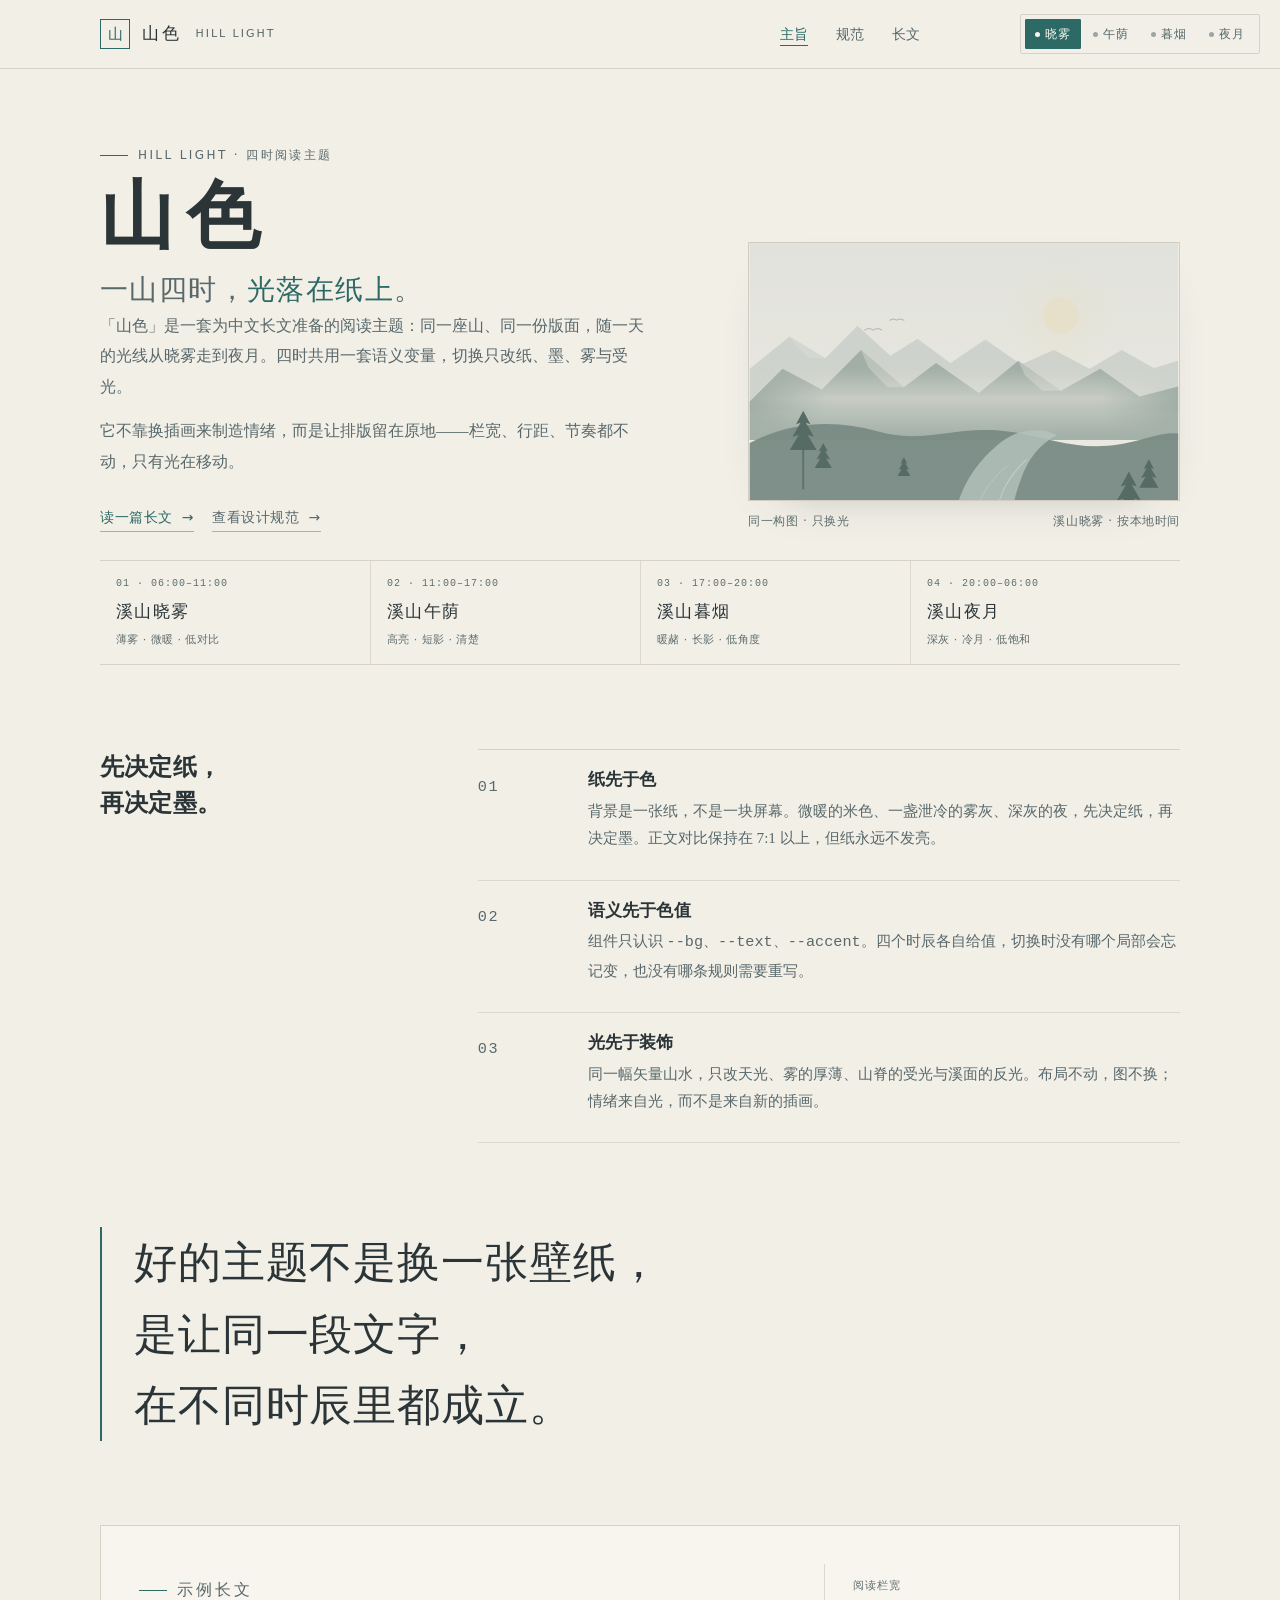
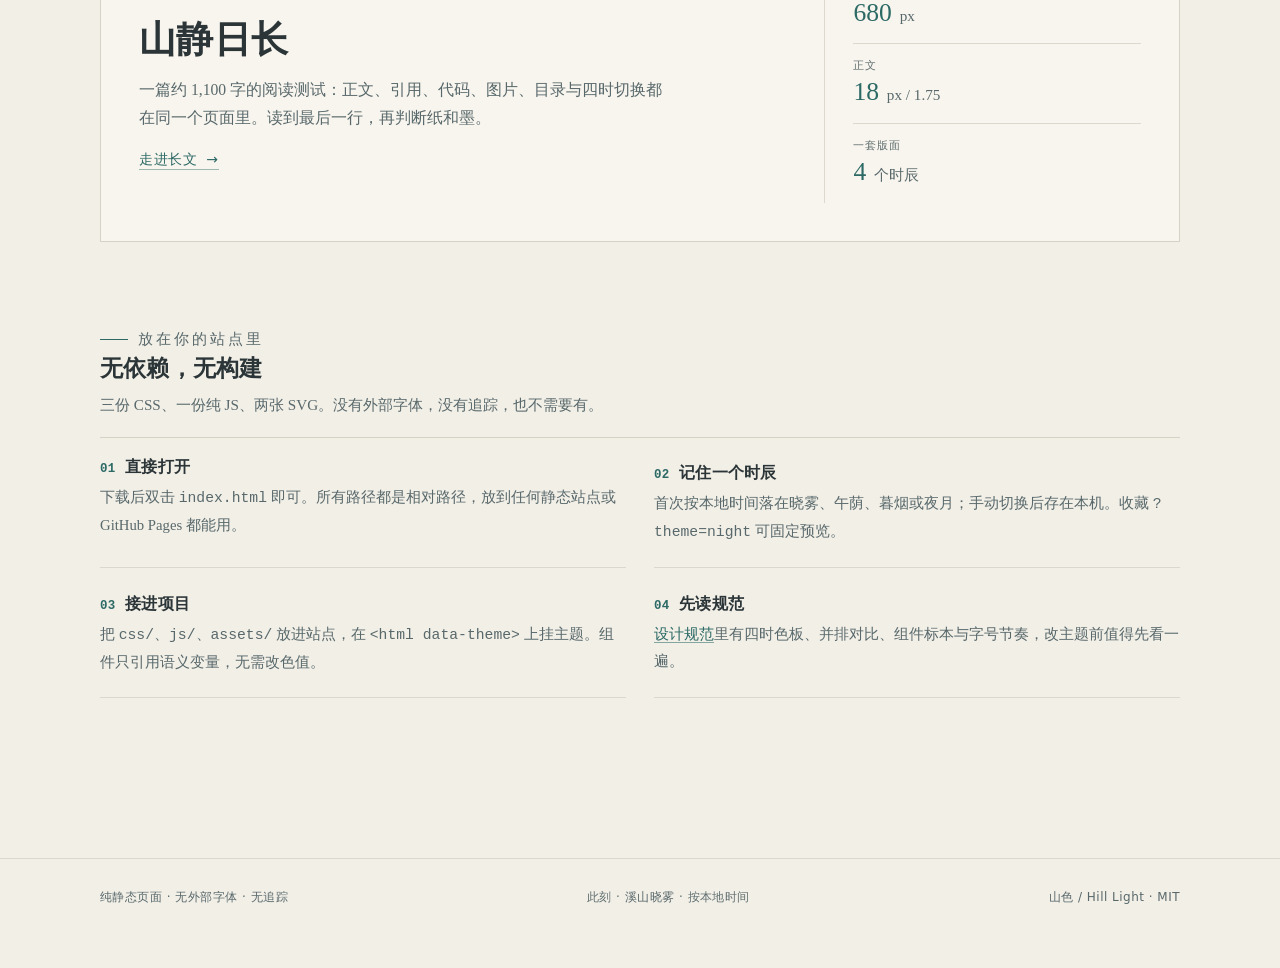
==== index.html @ b4ac8346 "feat: 实现山色四时主题站点" ====
<!DOCTYPE html>
<html lang="zh-CN" data-theme="dawn">
<head>
  <meta charset="utf-8">
  <meta name="viewport" content="width=device-width, initial-scale=1">
  <title>山色 / Hill Light · 一山四时，光落在纸上</title>
  <meta name="description" content="山色 / Hill Light 是一套为中文长文准备的四时阅读主题：同一座山、同一份版面，随一天的光线从晓雾走到夜月。">
  <meta name="color-scheme" content="light dark">
  <meta name="theme-color" content="#f2efe7">
  <link rel="icon" href="assets/favicon.svg" type="image/svg+xml">
  <script>
    (function () {
      var root = document.documentElement;
      var themes = ["dawn", "noon", "dusk", "night"];
      var theme = "dawn";
      var source = "auto";
      try {
        var param = new URLSearchParams(window.location.search).get("theme");
        var saved = window.localStorage.getItem("hill-light-theme");
        var hour = new Date().getHours();
        var byHour = hour >= 6 && hour < 11 ? "dawn"
          : hour >= 11 && hour < 17 ? "noon"
          : hour >= 17 && hour < 20 ? "dusk" : "night";
        // ?theme= is a one-page preview: it wins for this document but is
        // never persisted. The saved choice remains the default everywhere else.
        if (themes.indexOf(param) > -1) {
          theme = param;
          source = "preview";
        } else if (themes.indexOf(saved) > -1) {
          theme = saved;
          source = "manual";
        } else {
          theme = byHour;
        }
      } catch (error) {
        /* dawn stays the default */
      }
      root.setAttribute("data-theme", theme);
      root.setAttribute("data-theme-source", source);
      root.style.colorScheme = theme === "night" ? "dark" : "light";
    })();
  </script>
  <link rel="stylesheet" href="css/tokens.css">
  <link rel="stylesheet" href="css/base.css">
  <link rel="stylesheet" href="css/components.css">
  <link rel="stylesheet" href="css/pages.css">
</head>
<body>
  <a class="skip-link" href="#main">跳到主要内容</a>
  <p class="visually-hidden" id="theme-status" role="status" aria-live="polite"></p>

  <header class="site-header">
    <div class="wrap-wide site-header__inner">
      <a class="brand" href="index.html" aria-label="山色 Hill Light 首页">
        <span class="brand__seal" aria-hidden="true">山</span>
        <span class="brand__name">山色</span>
        <span class="brand__latin">Hill Light</span>
      </a>
      <nav class="site-nav" aria-label="主导航">
        <a href="index.html" aria-current="page">主旨</a>
        <a href="styleguide.html">规范</a>
        <a href="demo.html">长文</a>
      </nav>
    </div>
  </header>

  <div class="theme-switcher" role="group" aria-label="阅读主题">
    <button class="theme-btn" type="button" data-theme-choice="dawn" aria-pressed="true" aria-label="切换到溪山晓雾，清晨">
      <span class="theme-btn__dot" aria-hidden="true"></span>晓雾
    </button>
    <button class="theme-btn" type="button" data-theme-choice="noon" aria-pressed="false" aria-label="切换到溪山午荫，正午">
      <span class="theme-btn__dot" aria-hidden="true"></span>午荫
    </button>
    <button class="theme-btn" type="button" data-theme-choice="dusk" aria-pressed="false" aria-label="切换到溪山暮烟，黄昏">
      <span class="theme-btn__dot" aria-hidden="true"></span>暮烟
    </button>
    <button class="theme-btn" type="button" data-theme-choice="night" aria-pressed="false" aria-label="切换到溪山夜月，夜晚">
      <span class="theme-btn__dot" aria-hidden="true"></span>夜月
    </button>
  </div>

  <main id="main" class="wrap-wide">
    <section class="hero" aria-labelledby="hero-title">
      <div class="hero__grid">
        <div>
          <p class="kicker">Hill Light · 四时阅读主题</p>
          <h1 class="hero__title" id="hero-title">
            <span class="hero__title-name">山色</span>
            <span class="hero__title-line">一山四时，<em class="hero__title-accent">光落在纸上</em>。</span>
          </h1>
          <p class="hero__lede">「山色」是一套为中文长文准备的阅读主题：同一座山、同一份版面，随一天的光线从晓雾走到夜月。四时共用一套语义变量，切换只改纸、墨、雾与受光。</p>
          <p class="hero__lede">它不靠换插画来制造情绪，而是让排版留在原地——栏宽、行距、节奏都不动，只有光在移动。</p>
          <div class="hero__actions">
            <a class="link-arrow" href="demo.html">读一篇长文 <span aria-hidden="true">→</span></a>
            <a class="link-arrow link-arrow--muted" href="styleguide.html">查看设计规范 <span aria-hidden="true">→</span></a>
          </div>
        </div>

        <figure class="hero__art">
          <svg class="valley" viewBox="0 0 1200 720" role="img" aria-labelledby="valley-title valley-desc">
            <title id="valley-title">溪山四时</title>
            <desc id="valley-desc">同一幅山路、溪流与松树的矢量构图。天空、远山、雾、受光与溪面反光随四个时辰变化，其他形状不动。</desc>
            <defs>
              <linearGradient id="art-sky-grad" x1="0" y1="0" x2="0" y2="1">
                <stop offset="0" style="stop-color: var(--sky-top)"></stop>
                <stop offset="1" style="stop-color: var(--sky-bottom)"></stop>
              </linearGradient>
              <radialGradient id="art-glow-grad" cx="0.5" cy="0.5" r="0.5">
                <stop offset="0" stop-opacity="0.55" style="stop-color: var(--light)"></stop>
                <stop offset="1" stop-opacity="0" style="stop-color: var(--light)"></stop>
              </radialGradient>
              <linearGradient id="art-mist-grad" x1="0" y1="0" x2="0" y2="1">
                <stop offset="0" stop-opacity="0" style="stop-color: var(--mist)"></stop>
                <stop offset="0.45" stop-opacity="0.95" style="stop-color: var(--mist)"></stop>
                <stop offset="1" stop-opacity="0" style="stop-color: var(--mist)"></stop>
              </linearGradient>
              <linearGradient id="art-mist-fade" x1="0" y1="0" x2="1" y2="0">
                <stop offset="0" stop-color="#ffffff" stop-opacity="0"></stop>
                <stop offset="0.18" stop-color="#ffffff" stop-opacity="1"></stop>
                <stop offset="0.82" stop-color="#ffffff" stop-opacity="1"></stop>
                <stop offset="1" stop-color="#ffffff" stop-opacity="0"></stop>
              </linearGradient>
              <mask id="art-mist-mask" maskUnits="userSpaceOnUse" x="0" y="350" width="1200" height="190">
                <rect x="0" y="350" width="1200" height="190" fill="url(#art-mist-fade)"></rect>
              </mask>
            </defs>

            <rect width="1200" height="720" style="fill: url(#art-sky-grad)"></rect>
            <circle cx="872" cy="204" r="168" style="fill: url(#art-glow-grad)"></circle>
            <circle cx="872" cy="204" r="50" style="fill: var(--light)"></circle>

            <path d="M0 352 L112 262 L212 322 L302 232 L394 316 L470 268 L562 336 L660 270 L760 340 L852 300 L952 352 L1042 300 L1132 350 L1200 330 L1200 470 L0 470 Z"
                  style="fill: var(--mountain-far); opacity: 0.62"></path>
            <path d="M0 444 L92 352 L202 410 L312 300 L432 404 L522 336 L642 420 L752 330 L872 414 L982 352 L1092 430 L1200 402 L1200 552 L0 552 Z"
                  style="fill: var(--mountain-mid); opacity: 0.9"></path>
            <path d="M312 300 L432 404 L386 404 L332 348 Z" style="fill: var(--ridge-highlight); opacity: var(--ridge-opacity)"></path>
            <path d="M752 330 L872 414 L820 414 L772 372 Z" style="fill: var(--ridge-highlight); opacity: var(--ridge-opacity)"></path>
            <path d="M112 262 L212 322 L168 322 L128 288 Z" style="fill: var(--ridge-highlight); opacity: calc(var(--ridge-opacity) * 0.7)"></path>

            <rect x="0" y="350" width="1200" height="190" mask="url(#art-mist-mask)" style="fill: url(#art-mist-grad); opacity: var(--haze-opacity)"></rect>
            <path d="M0 560 C120 498 240 494 360 528 C480 562 560 518 680 524 C800 530 884 578 1004 568 C1092 560 1152 526 1200 534 L1200 720 L0 720 Z"
                  style="fill: var(--mountain-near); opacity: 0.94"></path>

            <path d="M586 720 C606 662 642 610 694 566 C736 530 780 520 828 526 L862 538 C812 562 780 606 760 660 C746 698 742 720 742 720 Z"
                  style="fill: var(--water); opacity: 0.8"></path>
            <path d="M700 720 C714 676 740 638 776 606" style="fill: none; stroke: var(--water-line); stroke-width: 3; opacity: var(--water-light-opacity)"></path>
            <path d="M646 720 C664 680 690 650 722 624" style="fill: none; stroke: var(--water-line); stroke-width: 2; opacity: var(--water-light-opacity)"></path>

            <g style="fill: var(--tree)">
              <path d="M150 690 L150 552" style="fill: none; stroke: var(--tree); stroke-width: 5; opacity: 0.85"></path>
              <path transform="translate(150 470) scale(1.25)" d="M0 0 L-16 30 L-6 27 L-24 58 L-10 54 L-30 88 L30 88 L10 54 L24 58 L6 27 L16 30 Z"></path>
              <path transform="translate(206 560) scale(0.8)" d="M0 0 L-16 30 L-6 27 L-24 58 L-10 54 L-30 88 L30 88 L10 54 L24 58 L6 27 L16 30 Z"></path>
              <path transform="translate(1062 640) scale(1.4)" d="M0 0 L-16 30 L-6 27 L-24 58 L-10 54 L-30 88 L30 88 L10 54 L24 58 L6 27 L16 30 Z"></path>
              <path transform="translate(1118 606) scale(0.9)" d="M0 0 L-16 30 L-6 27 L-24 58 L-10 54 L-30 88 L30 88 L10 54 L24 58 L6 27 L16 30 Z"></path>
              <path transform="translate(432 600) scale(0.6)" d="M0 0 L-16 30 L-6 27 L-24 58 L-10 54 L-30 88 L30 88 L10 54 L24 58 L6 27 L16 30 Z"></path>
            </g>

            <g style="fill: none; stroke: var(--text); stroke-width: 2; opacity: 0.4; stroke-linecap: round">
              <path d="M322 244 q12 -9 24 0 q12 -9 24 0"></path>
              <path d="M392 216 q10 -7 20 0 q10 -7 20 0"></path>
            </g>
          </svg>
          <figcaption class="art-caption">
            <span>同一构图 · 只换光</span>
            <span><span data-theme-label>溪山晓雾</span> · <span data-theme-source-label>按本地时间</span></span>
          </figcaption>
        </figure>
      </div>

      <nav class="season-links" aria-label="四时入口">
        <a class="season-link" href="demo.html?theme=dawn" data-theme-link="dawn">
          <span class="season-link__index">01 · 06:00–11:00</span>
          <span class="season-link__name">溪山晓雾</span>
          <span class="season-link__time">薄雾 · 微暖 · 低对比</span>
        </a>
        <a class="season-link" href="demo.html?theme=noon" data-theme-link="noon">
          <span class="season-link__index">02 · 11:00–17:00</span>
          <span class="season-link__name">溪山午荫</span>
          <span class="season-link__time">高亮 · 短影 · 清楚</span>
        </a>
        <a class="season-link" href="demo.html?theme=dusk" data-theme-link="dusk">
          <span class="season-link__index">03 · 17:00–20:00</span>
          <span class="season-link__name">溪山暮烟</span>
          <span class="season-link__time">暖赭 · 长影 · 低角度</span>
        </a>
        <a class="season-link" href="demo.html?theme=night" data-theme-link="night">
          <span class="season-link__index">04 · 20:00–06:00</span>
          <span class="season-link__name">溪山夜月</span>
          <span class="season-link__time">深灰 · 冷月 · 低饱和</span>
        </a>
      </nav>
    </section>

    <section class="section principles" aria-labelledby="principles-title">
      <div class="principles__intro">
        <h2 class="principles__title" id="principles-title">先决定纸，<br>再决定墨。</h2>
        <div class="principles__list">
          <article class="principle">
            <p class="principle__index">01</p>
            <div>
              <h3>纸先于色</h3>
              <p>背景是一张纸，不是一块屏幕。微暖的米色、一盏泄冷的雾灰、深灰的夜，先决定纸，再决定墨。正文对比保持在 7:1 以上，但纸永远不发亮。</p>
            </div>
          </article>
          <article class="principle">
            <p class="principle__index">02</p>
            <div>
              <h3>语义先于色值</h3>
              <p>组件只认识 <code>--bg</code>、<code>--text</code>、<code>--accent</code>。四个时辰各自给值，切换时没有哪个局部会忘记变，也没有哪条规则需要重写。</p>
            </div>
          </article>
          <article class="principle">
            <p class="principle__index">03</p>
            <div>
              <h3>光先于装饰</h3>
              <p>同一幅矢量山水，只改天光、雾的厚薄、山脊的受光与溪面的反光。布局不动，图不换；情绪来自光，而不是来自新的插画。</p>
            </div>
          </article>
        </div>
      </div>
    </section>

    <section class="section" aria-labelledby="manifesto-title">
      <h2 class="visually-hidden" id="manifesto-title">设计主张</h2>
      <p class="manifesto">好的主题不是换一张壁纸，<br>是让同一段文字，<br>在不同时辰里都成立。</p>
    </section>

    <section class="section" aria-labelledby="read-title">
      <div class="reading-preview">
        <div class="reading-preview__copy">
          <p class="kicker">示例长文</p>
          <h2 id="read-title">山静日长</h2>
          <p>一篇约 1,100 字的阅读测试：正文、引用、代码、图片、目录与四时切换都在同一个页面里。读到最后一行，再判断纸和墨。</p>
          <p class="reading-preview__more"><a class="link-arrow" href="demo.html">走进长文 <span aria-hidden="true">→</span></a></p>
        </div>
        <dl class="reading-facts">
          <div>
            <dt>阅读栏宽</dt>
            <dd><strong>680</strong> px</dd>
          </div>
          <div>
            <dt>正文</dt>
            <dd><strong>18</strong> px / 1.75</dd>
          </div>
          <div>
            <dt>一套版面</dt>
            <dd><strong>4</strong> 个时辰</dd>
          </div>
        </dl>
      </div>
    </section>

    <section class="section" aria-labelledby="use-title">
      <div class="section__head">
        <p class="kicker">放在你的站点里</p>
        <h2 id="use-title">无依赖，无构建</h2>
        <p>三份 CSS、一份纯 JS、两张 SVG。没有外部字体，没有追踪，也不需要有。

        </p>
      </div>
      <ol class="notes">
        <li>
          <h3>直接打开</h3>
          <p>下载后双击 <code>index.html</code> 即可。所有路径都是相对路径，放到任何静态站点或 GitHub Pages 都能用。</p>
        </li>
        <li>
          <h3>记住一个时辰</h3>
          <p>首次按本地时间落在晓雾、午荫、暮烟或夜月；手动切换后存在本机。收藏 <code>?theme=night</code> 可固定预览。</p>
        </li>
        <li>
          <h3>接进项目</h3>
          <p>把 <code>css/</code>、<code>js/</code>、<code>assets/</code> 放进站点，在 <code>&lt;html data-theme&gt;</code> 上挂主题。组件只引用语义变量，无需改色值。</p>
        </li>
        <li>
          <h3>先读规范</h3>
          <p><a href="styleguide.html">设计规范</a>里有四时色板、并排对比、组件标本与字号节奏，改主题前值得先看一遍。</p>
        </li>
      </ol>
    </section>
  </main>

  <footer class="site-footer">
    <div class="wrap-wide site-footer__inner">
      <p>纯静态页面 · 无外部字体 · 无追踪</p>
      <p class="theme-state">此刻 · <strong data-theme-label>溪山晓雾</strong> · <span data-theme-source-label>按本地时间</span></p>
      <p>山色 / Hill Light · MIT</p>
    </div>
  </footer>

  <script src="js/theme.js" defer></script>
</body>
</html>
---- css/tokens.css ----
/* ==========================================================================
   山色 / Hill Light · semantic tokens
   Dawn is the default (works without JS). Themes override only the light:
   color, contrast, haze, shadow. Geometry, type and spacing stay constant.
   ========================================================================== */

:root,
[data-theme="dawn"] {
  color-scheme: light;

  /* Paper */
  --bg: #f2efe7;
  --bg-elevated: #f8f5ee;
  --bg-subtle: #e9e5da;

  /* Ink */
  --text: #2b3538;
  --text-muted: #58686b;
  --text-faint: #5f6e6f;

  /* Accent: a shared celadon family; night keeps the hue, loses chroma */
  --accent: #2d6a66;
  --accent-hover: #1f4f4c;
  --accent-contrast: #f8f5ee;
  --accent-soft: #d9e4df;

  /* Lines */
  --border: #d6d2c6;
  --divider: #dcd8cd;

  /* Reading aids */
  --selection-bg: #cfe0da;
  --focus-ring: #2d6a66;

  /* Images: light is applied as a wash, never as a glow over the subject */
  --img-overlay: #1b2626;
  --img-overlay-opacity: 0.06;

  /* Light and air (artwork variables) */
  --sky-top: #e7e8e1;
  --sky-bottom: #f4f1e8;
  --light: #ede6ce;
  --light-halo: #f2ecda;
  --light-opacity: 0.72;
  --mountain-far: #c3ccc5;
  --mountain-mid: #9eaea6;
  --mountain-near: #778c84;
  --ridge-highlight: #f2f0e6;
  --ridge-opacity: 0.32;
  --mist: #f0eee6;
  --haze-opacity: 0.55;
  --tree: #526a61;
  --tree-shade: #435a52;
  --tree-rim: #dde5dc;
  --tree-rim-opacity: 0.28;
  --water: #b8c9c1;
  --water-deep: #93a9a0;
  --water-line: #e6ece5;
  --water-light-opacity: 0.45;
  --rock: #6b8078;
  --boat: #3d4f4a;
  --reed: #6f837b;
  --art-saturation: 0.92;
  --art-contrast: 0.94;

  /* Motion */
  --theme-transition: 300ms;
  --ease: cubic-bezier(0.25, 0.46, 0.45, 0.94);

  /* Constant geometry / rhythm (identical in every theme) */
  --measure: 680px;
  --measure-wide: 1080px;
  --gutter: 20px;
  --radius: 2px;
  --space-1: 0.375rem;
  --space-2: 0.75rem;
  --space-3: 1.125rem;
  --space-4: 1.75rem;
  --space-5: 2.75rem;
  --space-6: 4rem;
  --space-7: 6rem;
  --font-serif: "Source Han Serif SC", "Noto Serif SC", "Songti SC", "SimSun", Georgia, serif;
  --font-sans: "Source Han Sans SC", "Noto Sans SC", "PingFang SC", "Microsoft YaHei", system-ui, sans-serif;
  --font-mono: "JetBrains Mono", "Fira Code", "Cascadia Mono", "SFMono-Regular", Consolas, monospace;
  --text-base: 18px;
  --text-small: 14px;
  --text-micro: 12px;
  --leading: 1.75;
  --rule-weight: 1px;
}

[data-theme="noon"] {
  color-scheme: light;

  --bg: #faf6ec;
  --bg-elevated: #fffcf4;
  --bg-subtle: #f0ebdd;

  --text: #263230;
  --text-muted: #4f615b;
  --text-faint: #5a6b62;

  --accent: #1d6a55;
  --accent-hover: #14503f;
  --accent-contrast: #faf6ec;
  --accent-soft: #d4e6dc;

  --border: #d8d3c3;
  --divider: #e0dacc;

  --selection-bg: #cce5d8;
  --focus-ring: #1d6a55;

  --img-overlay: #132019;
  --img-overlay-opacity: 0.05;

  --sky-top: #f7f2e2;
  --sky-bottom: #fbf7ec;
  --light: #f2d488;
  --light-halo: #f6e7b4;
  --light-opacity: 1;
  --mountain-far: #b7c8b5;
  --mountain-mid: #86a48f;
  --mountain-near: #557b66;
  --ridge-highlight: #fbf4d8;
  --ridge-opacity: 0.62;
  --mist: #f6f3e6;
  --haze-opacity: 0.18;
  --tree: #33513f;
  --tree-shade: #274132;
  --tree-rim: #d8e4c8;
  --tree-rim-opacity: 0.45;
  --water: #a7c6b5;
  --water-deep: #7fa795;
  --water-line: #eff7e9;
  --water-light-opacity: 0.6;
  --rock: #5a7261;
  --boat: #2f3d35;
  --reed: #59735f;
  --art-saturation: 1;
  --art-contrast: 1;
}

[data-theme="dusk"] {
  color-scheme: light;

  --bg: #f1e2d0;
  --bg-elevated: #f8ebda;
  --bg-subtle: #e8d6c1;

  --text: #3a2c26;
  --text-muted: #67534a;
  --text-faint: #725f55;

  --accent: #35645d;
  --accent-hover: #264e49;
  --accent-contrast: #f8ebda;
  --accent-soft: #e3d3c0;

  --border: #d8c4ae;
  --divider: #deccb8;

  --selection-bg: #e4cfb6;
  --focus-ring: #35645d;

  --img-overlay: #2a1a12;
  --img-overlay-opacity: 0.1;

  --sky-top: #e8cdb4;
  --sky-bottom: #f4e4d2;
  --light: #e9a264;
  --light-halo: #f2c29a;
  --light-opacity: 0.9;
  --mountain-far: #c2a28c;
  --mountain-mid: #a27862;
  --mountain-near: #775440;
  --ridge-highlight: #f2c79a;
  --ridge-opacity: 0.72;
  --mist: #eed7c2;
  --haze-opacity: 0.42;
  --tree: #5e4432;
  --tree-shade: #4a3426;
  --tree-rim: #e9b98a;
  --tree-rim-opacity: 0.5;
  --water: #d0b69e;
  --water-deep: #b08f76;
  --water-line: #f6e2cb;
  --water-light-opacity: 0.7;
  --rock: #6e4f3d;
  --boat: #3b2b23;
  --reed: #7a5b45;
  --art-saturation: 1.05;
  --art-contrast: 0.96;
}

[data-theme="night"] {
  color-scheme: dark;

  --bg: #1b2223;
  --bg-elevated: #232b2c;
  --bg-subtle: #283132;

  --text: #d7ddd9;
  --text-muted: #a2aea9;
  --text-faint: #87938e;

  --accent: #8cb9ae;
  --accent-hover: #a9cfc5;
  --accent-contrast: #14201e;
  --accent-soft: #2c3c39;

  --border: #3a4644;
  --divider: #313c3a;

  --selection-bg: #35514b;
  --focus-ring: #a9cfc5;

  --img-overlay: #0c1212;
  --img-overlay-opacity: 0.18;

  --sky-top: #18201f;
  --sky-bottom: #202a29;
  --light: #dce4da;
  --light-halo: #b9cfc6;
  --light-opacity: 0.8;
  --mountain-far: #354441;
  --mountain-mid: #2b3b37;
  --mountain-near: #22302d;
  --ridge-highlight: #9ec4ba;
  --ridge-opacity: 0.34;
  --mist: #2e3c39;
  --haze-opacity: 0.35;
  --tree: #3f574f;
  --tree-shade: #344a43;
  --tree-rim: #a9c9bf;
  --tree-rim-opacity: 0.38;
  --water: #334743;
  --water-deep: #2a3b38;
  --water-line: #7ea39a;
  --water-light-opacity: 0.4;
  --rock: #2c3b38;
  --boat: #0f1716;
  --reed: #4a625b;
  --art-saturation: 0.72;
  --art-contrast: 0.9;
}

@media (prefers-reduced-motion: reduce) {
  :root {
    --theme-transition: 0ms;
  }
}
---- css/base.css ----
/* ==========================================================================
   Base: reset, typography, page chrome
   ========================================================================== */

*,
*::before,
*::after {
  box-sizing: border-box;
}

html {
  -webkit-text-size-adjust: 100%;
  text-size-adjust: 100%;
  scroll-behavior: smooth;
}

@media (prefers-reduced-motion: reduce) {
  html {
    scroll-behavior: auto;
  }
}

body {
  margin: 0;
  background: var(--bg);
  color: var(--text);
  font-family: var(--font-serif);
  font-size: var(--text-base);
  font-weight: 400;
  line-height: var(--leading);
  -webkit-font-smoothing: antialiased;
  text-rendering: optimizeLegibility;
  transition:
    background-color var(--theme-transition) var(--ease),
    color var(--theme-transition) var(--ease);
}

img,
svg {
  display: block;
  max-width: 100%;
}

img {
  height: auto;
}

a {
  color: var(--accent);
  text-decoration: underline;
  text-decoration-thickness: 1px;
  text-underline-offset: 0.18em;
  text-decoration-color: color-mix(in srgb, var(--accent) 55%, transparent);
  transition:
    color var(--motion-fast, 160ms) var(--ease),
    text-decoration-color var(--motion-fast, 160ms) var(--ease);
}

a:hover {
  color: var(--accent-hover);
  text-decoration-color: currentColor;
}

::selection {
  background: var(--selection-bg);
  color: var(--text);
}

:focus-visible {
  outline: 2px solid var(--focus-ring);
  outline-offset: 2px;
}

h1,
h2,
h3,
h4,
h5,
h6 {
  margin: 0;
  font-family: var(--font-serif);
  font-weight: 600;
  line-height: 1.35;
  letter-spacing: 0.01em;
  color: var(--text);
}

p {
  margin: 0;
}

figure {
  margin: 0;
}

ul,
ol {
  margin: 0;
  padding-inline-start: 1.35em;
}

li + li {
  margin-top: 0.35em;
}

hr {
  border: 0;
  border-top: var(--rule-weight) solid var(--divider);
  margin: var(--space-6) 0;
}

code,
kbd,
samp,
pre {
  font-family: var(--font-mono);
}

.wrap {
  width: min(var(--measure), calc(100% - var(--gutter) * 2));
  margin-inline: auto;
}

.wrap-wide {
  width: min(var(--measure-wide), calc(100% - var(--gutter) * 2));
  margin-inline: auto;
}

.visually-hidden {
  position: absolute !important;
  width: 1px;
  height: 1px;
  padding: 0;
  margin: -1px;
  overflow: hidden;
  clip: rect(0, 0, 0, 0);
  white-space: nowrap;
  border: 0;
}

.skip-link {
  position: absolute;
  top: 12px;
  left: 12px;
  z-index: 100;
  padding: 10px 14px;
  background: var(--bg-elevated);
  color: var(--text);
  border: 1px solid var(--border);
  font-family: var(--font-sans);
  font-size: var(--text-small);
  transform: translateY(-160%);
}

.skip-link:focus-visible {
  transform: translateY(0);
}

/* --------------------------------------------------------------------------
   Header
   -------------------------------------------------------------------------- */

.site-header {
  border-bottom: var(--rule-weight) solid var(--border);
  transition: border-color var(--theme-transition) var(--ease);
}

.site-header__inner {
  display: flex;
  align-items: center;
  justify-content: space-between;
  gap: var(--space-3);
  min-height: 68px;
  padding-right: 260px;
}

.brand {
  display: inline-flex;
  align-items: center;
  gap: 12px;
  color: var(--text);
  text-decoration: none;
}

.brand:hover {
  color: var(--text);
}

.brand__seal {
  display: grid;
  place-items: center;
  width: 30px;
  height: 30px;
  flex: none;
  border: 1.5px solid var(--accent);
  color: var(--accent);
  font-size: 15px;
  line-height: 1;
  letter-spacing: 0;
}

.brand__name {
  font-size: 17px;
  letter-spacing: 0.16em;
}

.brand__latin {
  padding-left: 2px;
  color: var(--text-muted);
  font-family: var(--font-sans);
  font-size: 11px;
  letter-spacing: 0.18em;
  text-transform: uppercase;
}

.site-nav {
  display: flex;
  align-items: center;
  gap: var(--space-4);
  font-family: var(--font-sans);
  font-size: var(--text-small);
}

.site-nav a {
  color: var(--text-muted);
  text-decoration: none;
}

.site-nav a:hover,
.site-nav a[aria-current="page"] {
  color: var(--accent);
}

.site-nav a[aria-current="page"] {
  text-decoration: underline;
  text-decoration-thickness: 1px;
  text-underline-offset: 6px;
  text-decoration-color: var(--accent);
}

/* --------------------------------------------------------------------------
   Theme switcher: fixed, four buttons, keyboard first
   -------------------------------------------------------------------------- */

.theme-switcher {
  position: fixed;
  top: 14px;
  right: var(--gutter);
  z-index: 40;
  display: flex;
  align-items: center;
  gap: 2px;
  padding: 4px;
  background: color-mix(in srgb, var(--bg) 86%, transparent);
  border: var(--rule-weight) solid var(--border);
  border-radius: var(--radius);
  font-family: var(--font-sans);
  -webkit-backdrop-filter: blur(8px);
  backdrop-filter: blur(8px);
  transition:
    background-color var(--theme-transition) var(--ease),
    border-color var(--theme-transition) var(--ease);
}

.theme-btn {
  appearance: none;
  display: inline-flex;
  align-items: center;
  gap: 5px;
  height: 30px;
  padding: 0 9px;
  border: 1px solid transparent;
  border-radius: 1px;
  background: transparent;
  color: var(--text-muted);
  font-family: inherit;
  font-size: 12px;
  line-height: 1;
  letter-spacing: 0.08em;
  cursor: pointer;
  transition:
    background-color var(--theme-transition) var(--ease),
    color var(--theme-transition) var(--ease),
    border-color var(--theme-transition) var(--ease);
}

.theme-btn__dot {
  width: 5px;
  height: 5px;
  border-radius: 50%;
  background: currentColor;
  opacity: 0.55;
}

.theme-btn:hover {
  color: var(--text);
  border-color: var(--border);
}

.theme-btn[aria-pressed="true"] {
  background: var(--accent);
  border-color: var(--accent);
  color: var(--accent-contrast);
}

.theme-btn[aria-pressed="true"] .theme-btn__dot {
  opacity: 1;
}

/* --------------------------------------------------------------------------
   Footer
   -------------------------------------------------------------------------- */

.site-footer {
  margin-top: var(--space-7);
  padding: var(--space-4) 0 var(--space-6);
  border-top: var(--rule-weight) solid var(--divider);
  color: var(--text-muted);
  font-family: var(--font-sans);
  font-size: var(--text-micro);
  letter-spacing: 0.04em;
}

.site-footer__inner {
  display: flex;
  flex-wrap: wrap;
  gap: var(--space-2) var(--space-4);
  justify-content: space-between;
  align-items: baseline;
}

.site-footer p {
  margin: 0;
}

.site-footer a {
  color: var(--text-muted);
  text-decoration-color: var(--border);
}

.site-footer a:hover {
  color: var(--accent);
}

.theme-state {
  color: var(--text-faint);
}

.theme-state strong {
  font-weight: 500;
  color: var(--text-muted);
}

/* --------------------------------------------------------------------------
   Reading surface
   -------------------------------------------------------------------------- */

.prose {
  font-size: var(--text-base);
  line-height: var(--leading);
}

.prose > * + * {
  margin-top: var(--space-3);
}

.prose h2 {
  margin-top: var(--space-6);
  font-size: 1.55rem;
}

.prose h3 {
  margin-top: var(--space-5);
  font-size: 1.2rem;
}

.prose h2 + *,
.prose h3 + * {
  margin-top: var(--space-2);
}

.prose ul,
.prose ol {
  padding-inline-start: 1.4em;
}

.prose blockquote {
  margin: var(--space-4) 0;
  padding: 2px 0 2px var(--space-3);
  border-left: 3px solid var(--accent);
  background: var(--bg-elevated);
  color: var(--text-muted);
  font-size: 0.95em;
}

.prose blockquote p {
  margin: 0;
}

.prose blockquote cite {
  display: block;
  margin-top: 0.5em;
  font-family: var(--font-sans);
  font-size: var(--text-micro);
  font-style: normal;
  letter-spacing: 0.08em;
  color: var(--text-faint);
}

.prose code {
  padding: 0.12em 0.32em;
  background: var(--bg-subtle);
  color: var(--text);
  font-size: 0.86em;
  border-radius: 1px;
}

.prose pre {
  margin: var(--space-4) 0;
  padding: var(--space-3);
  overflow-x: auto;
  background: var(--bg-subtle);
  border: var(--rule-weight) solid var(--border);
  border-radius: var(--radius);
  color: var(--text);
  font-size: calc(var(--text-base) - 1px);
  line-height: 1.65;
}

.prose pre code {
  padding: 0;
  background: none;
  font-size: 1em;
}

.prose table {
  width: 100%;
  border-collapse: collapse;
  font-family: var(--font-sans);
  font-size: var(--text-small);
}

.prose th,
.prose td {
  padding: 0.55em 0.7em;
  border-bottom: var(--rule-weight) solid var(--divider);
  text-align: start;
  vertical-align: top;
}

.prose th {
  color: var(--text-muted);
  font-weight: 500;
  border-bottom-color: var(--border);
}

.prose figcaption {
  margin-top: 8px;
  color: var(--text-faint);
  font-family: var(--font-sans);
  font-size: var(--text-micro);
  line-height: 1.6;
  letter-spacing: 0.02em;
}

.prose .lead {
  font-size: 1.06em;
  color: var(--text-muted);
}

@media (max-width: 720px) {
  body {
    font-size: 17px;
  }

  .site-header__inner {
    flex-wrap: wrap;
    min-height: 0;
    padding-top: 14px;
    padding-right: 0;
  }

  .site-nav {
    order: 3;
    width: 100%;
    gap: var(--space-4);
    padding: 12px 0 13px;
    border-top: var(--rule-weight) solid var(--divider);
    font-size: 13px;
  }

  .theme-switcher {
    position: absolute;
    top: 10px;
    right: 10px;
  }

  .theme-btn {
    height: 28px;
    padding: 0 7px;
    font-size: 11px;
    letter-spacing: 0.02em;
  }

  .brand__latin {
    display: none;
  }

  .brand__name {
    font-size: 16px;
  }

  main {
    padding-top: 46px;
  }
}

@media (max-width: 380px) {
  .theme-btn__dot {
    display: none;
  }
}
---- css/components.css ----
/* ==========================================================================
   Components: artwork, buttons, figures, small marks
   ========================================================================== */

/* --------------------------------------------------------------------------
   The same valley, four lights
   -------------------------------------------------------------------------- */

.hero__art {
  margin: 0;
}

.valley {
  display: block;
  width: 100%;
  height: auto;
  aspect-ratio: 1200 / 720;
  background: var(--bg-elevated);
  border: var(--rule-weight) solid var(--border);
  filter: saturate(var(--art-saturation)) contrast(var(--art-contrast));
  transition:
    border-color var(--theme-transition) var(--ease),
    background-color var(--theme-transition) var(--ease),
    filter var(--theme-transition) var(--ease);
}

.valley * {
  transition:
    fill var(--theme-transition) var(--ease),
    stroke var(--theme-transition) var(--ease),
    stop-color var(--theme-transition) var(--ease),
    opacity var(--theme-transition) var(--ease);
}

.art-caption {
  display: flex;
  flex-wrap: wrap;
  justify-content: space-between;
  gap: 4px var(--space-3);
  margin-top: 10px;
  color: var(--text-faint);
  font-family: var(--font-sans);
  font-size: var(--text-micro);
  letter-spacing: 0.05em;
}

/* --------------------------------------------------------------------------
   Buttons and text links
   -------------------------------------------------------------------------- */

.btn {
  appearance: none;
  display: inline-flex;
  align-items: center;
  justify-content: center;
  gap: 8px;
  min-height: 38px;
  padding: 0 16px;
  border: var(--rule-weight) solid var(--border);
  border-radius: var(--radius);
  background: transparent;
  color: var(--text);
  font-family: var(--font-sans);
  font-size: var(--text-small);
  line-height: 1;
  letter-spacing: 0.04em;
  text-decoration: none;
  cursor: pointer;
  transition:
    background-color var(--theme-transition) var(--ease),
    color var(--theme-transition) var(--ease),
    border-color var(--theme-transition) var(--ease);
}

.btn:hover {
  color: var(--accent);
  border-color: var(--accent);
}

.btn--solid {
  background: var(--accent);
  border-color: var(--accent);
  color: var(--accent-contrast);
}

.btn--solid:hover {
  background: var(--accent-hover);
  border-color: var(--accent-hover);
  color: var(--accent-contrast);
}

.btn--quiet {
  border-color: transparent;
  padding-inline: 8px;
  color: var(--text-muted);
}

.btn--quiet:hover {
  border-color: transparent;
  color: var(--accent);
}

.text-link {
  font-family: var(--font-sans);
  font-size: var(--text-small);
  letter-spacing: 0.02em;
}

.text-link::after {
  content: " →";
}

.link-arrow {
  padding-bottom: 2px;
  border-bottom: 1px solid color-mix(in srgb, var(--accent) 45%, transparent);
  font-family: var(--font-sans);
  font-size: var(--text-small);
  letter-spacing: 0.04em;
  text-decoration: none;
}

.link-arrow span {
  margin-left: 4px;
}

.link-arrow--muted {
  border-bottom-color: color-mix(in srgb, var(--text-muted) 45%, transparent);
  color: var(--text-muted);
}

.link-arrow--muted:hover {
  border-bottom-color: var(--accent);
  color: var(--accent-hover);
}

/* --------------------------------------------------------------------------
   Figures and the light wash over images
   -------------------------------------------------------------------------- */

.img-wrap {
  position: relative;
  margin: var(--space-4) 0;
  overflow: hidden;
  background: var(--bg-subtle);
}

.img-wrap img {
  width: 100%;
  height: auto;
}

.img-wrap::after {
  content: "";
  position: absolute;
  inset: 0;
  background: var(--img-overlay);
  opacity: var(--img-overlay-opacity);
  pointer-events: none;
  transition: opacity var(--theme-transition) var(--ease);
}

/* --------------------------------------------------------------------------
   Small marks
   -------------------------------------------------------------------------- */

.kicker {
  display: flex;
  align-items: center;
  gap: 10px;
  color: var(--text-muted);
  font-family: var(--font-sans);
  font-size: var(--text-micro);
  letter-spacing: 0.2em;
  text-transform: uppercase;
}

.kicker::before {
  content: "";
  flex: none;
  width: 28px;
  height: 1px;
  background: var(--accent);
}

.note {
  margin: var(--space-4) 0;
  padding: var(--space-3);
  border: var(--rule-weight) solid var(--border);
  border-left: 3px solid var(--accent);
  background: var(--bg-elevated);
  color: var(--text-muted);
  font-family: var(--font-sans);
  font-size: var(--text-small);
  line-height: 1.7;
}

.note strong {
  color: var(--text);
  font-weight: 500;
}

.focus-sample {
  outline: 2px solid var(--focus-ring);
  outline-offset: 2px;
}
---- css/pages.css ----
/* ==========================================================================
   Page-level layouts: landing, article, styleguide
   ========================================================================== */

main {
  padding-bottom: var(--space-6);
}

/* --------------------------------------------------------------------------
   Landing
   -------------------------------------------------------------------------- */

.hero {
  padding-top: clamp(36px, 6vw, 76px);
}

.hero__grid {
  display: grid;
  grid-template-columns: minmax(0, 1.15fr) minmax(0, 0.85fr);
  align-items: end;
  gap: clamp(24px, 5vw, 64px);
}

.hero__title {
  margin-top: var(--space-2);
  font-size: clamp(2.7rem, 6.2vw, 4.6rem);
  line-height: 1.12;
  letter-spacing: 0.02em;
  font-weight: 600;
}

.hero__title .hero__title-accent {
  color: var(--accent);
}

.hero__lede {
  max-width: 34em;
  color: var(--text-muted);
  font-size: 1.02rem;
  line-height: 1.85;
}

.hero__lede + .hero__lede {
  margin-top: 0.9em;
}

.hero__actions {
  display: flex;
  flex-wrap: wrap;
  align-items: center;
  gap: var(--space-3);
  margin-top: var(--space-4);
}

.hero__art {
  margin-top: clamp(28px, 4.5vw, 54px);
}

.season-links {
  display: grid;
  grid-template-columns: repeat(4, minmax(0, 1fr));
  margin-top: var(--space-4);
  border-top: var(--rule-weight) solid var(--border);
  border-bottom: var(--rule-weight) solid var(--border);
}

.season-link {
  display: flex;
  flex-direction: column;
  gap: 4px;
  padding: 14px 16px 15px;
  border-left: var(--rule-weight) solid var(--divider);
  color: var(--text);
  text-decoration: none;
  transition:
    background-color var(--motion-fast, 160ms) var(--ease),
    color var(--motion-fast, 160ms) var(--ease);
}

.season-link:first-child {
  border-left: 0;
}

.season-link:hover {
  background: var(--bg-elevated);
  color: var(--accent);
}

.season-link__index {
  color: var(--text-faint);
  font-family: var(--font-mono);
  font-size: 10px;
  letter-spacing: 0.1em;
}

.season-link__name {
  font-size: 1.05rem;
  letter-spacing: 0.08em;
}

.season-link__time {
  color: var(--text-faint);
  font-family: var(--font-sans);
  font-size: 11px;
  letter-spacing: 0.04em;
}

.hero__title-name {
  display: block;
  font-size: 1em;
  line-height: 1.05;
  letter-spacing: 0.16em;
}

.hero__title-line {
  display: block;
  margin-top: 14px;
  color: var(--text-muted);
  font-size: 0.38em;
  font-weight: 500;
  line-height: 1.5;
  letter-spacing: 0.05em;
}

.hero__title-accent {
  color: var(--accent);
  font-style: normal;
}

.hero__art .valley {
  box-shadow: 0 18px 48px -36px color-mix(in srgb, var(--text) 45%, transparent);
}

/* --------------------------------------------------------------------------
   Manifesto
   -------------------------------------------------------------------------- */

.manifesto {
  max-width: 22em;
  padding-left: clamp(14px, 3vw, 32px);
  border-left: 2px solid var(--accent);
  color: var(--text);
  font-size: clamp(1.55rem, 3.8vw, 2.7rem);
  font-weight: 500;
  line-height: 1.65;
  letter-spacing: 0.02em;
}

/* --------------------------------------------------------------------------
   Reading preview
   -------------------------------------------------------------------------- */

.reading-preview {
  display: grid;
  grid-template-columns: minmax(0, 1.35fr) minmax(0, 0.65fr);
  gap: var(--space-4);
  padding: clamp(22px, 3.5vw, 38px);
  border: var(--rule-weight) solid var(--border);
  background: var(--bg-elevated);
  transition:
    background-color var(--theme-transition) var(--ease),
    border-color var(--theme-transition) var(--ease);
}

.reading-preview h2 {
  margin-top: 10px;
  font-size: clamp(1.8rem, 3vw, 2.3rem);
}

.reading-preview__copy p {
  max-width: 34em;
  margin-top: 12px;
  color: var(--text-muted);
  font-size: 0.98rem;
  line-height: 1.8;
}

.reading-preview__more {
  margin-top: var(--space-3);
}

.reading-facts {
  display: grid;
  align-content: start;
  margin: 0;
  padding-left: var(--space-4);
  border-left: 1px solid var(--divider);
}

.reading-facts > div {
  padding: 12px 0 14px;
  border-bottom: 1px solid var(--divider);
}

.reading-facts > div:last-child {
  border-bottom: 0;
}

.reading-facts dt {
  color: var(--text-faint);
  font-family: var(--font-sans);
  font-size: 11px;
  letter-spacing: 0.08em;
}

.reading-facts dd {
  margin: 4px 0 0;
  color: var(--text-muted);
  font-size: 0.95rem;
}

.reading-facts strong {
  margin-right: 4px;
  color: var(--accent);
  font-family: var(--font-serif);
  font-size: 1.6rem;
  font-weight: 500;
  line-height: 1;
}

/* --------------------------------------------------------------------------
   Principles
   -------------------------------------------------------------------------- */

.principles {
  margin-top: clamp(48px, 8vw, 96px);
}

.principles__intro {
  display: grid;
  grid-template-columns: minmax(0, 0.6fr) minmax(0, 1.4fr);
  gap: clamp(24px, 6vw, 80px);
  align-items: start;
}

.principles__title {
  font-size: 1.5rem;
  line-height: 1.5;
}

.principles__list {
  border-top: var(--rule-weight) solid var(--border);
}

.principle {
  display: grid;
  grid-template-columns: 92px minmax(0, 1fr);
  gap: var(--space-3);
  padding: var(--space-3) 0 var(--space-4);
  border-bottom: var(--rule-weight) solid var(--divider);
}

.principle__index {
  color: var(--text-faint);
  font-family: var(--font-mono);
  font-size: 11px;
  letter-spacing: 0.1em;
}

.principle h3 {
  font-size: 1.08rem;
  font-weight: 600;
}

.principle p {
  margin-top: 0.35em;
  color: var(--text-muted);
  font-size: 0.95rem;
  line-height: 1.8;
}

/* --------------------------------------------------------------------------
   Article page
   -------------------------------------------------------------------------- */

.page-head {
  padding-top: clamp(30px, 5vw, 56px);
}

.page-head h1 {
  margin-top: var(--space-2);
  font-size: clamp(2.1rem, 4.8vw, 3rem);
  line-height: 1.25;
}

.lede {
  max-width: 42em;
  margin-top: var(--space-3);
  color: var(--text-muted);
  font-size: 1.02rem;
  line-height: 1.85;
}

.page-head__meta {
  margin-top: var(--space-3);
  color: var(--text-faint);
  font-family: var(--font-sans);
  font-size: 11px;
  letter-spacing: 0.06em;
}

.demo-layout {
  display: grid;
  grid-template-columns: minmax(0, var(--measure)) 190px;
  gap: clamp(40px, 6vw, 84px);
  justify-content: center;
  align-items: start;
  padding-top: clamp(24px, 4vw, 44px);
}

.article {
  min-width: 0;
}

.article__head {
  padding-bottom: var(--space-3);
  border-bottom: var(--rule-weight) solid var(--border);
}

.article__title {
  margin-top: 10px;
  font-size: clamp(1.9rem, 4vw, 2.6rem);
  line-height: 1.3;
}

.article__meta {
  display: flex;
  flex-wrap: wrap;
  gap: 6px 18px;
  margin-top: 14px;
  color: var(--text-faint);
  font-family: var(--font-sans);
  font-size: 11.5px;
  letter-spacing: 0.06em;
}

.article__body {
  margin-top: var(--space-4);
}

.article__body > * + * {
  margin-top: var(--space-3);
}

.article__body h2 {
  margin-top: var(--space-6);
  font-size: 1.55rem;
}

.article__body h3 {
  margin-top: var(--space-5);
  font-size: 1.16rem;
}

.article__body h2 + *,
.article__body h3 + * {
  margin-top: var(--space-2);
}

.article__body .lead {
  font-size: 1.08rem;
  color: var(--text-muted);
}

.article__end {
  margin-top: var(--space-6);
  padding-top: var(--space-3);
  border-top: var(--rule-weight) solid var(--divider);
  color: var(--text-faint);
  font-family: var(--font-sans);
  font-size: var(--text-micro);
  letter-spacing: 0.04em;
}

.toc {
  position: sticky;
  top: 92px;
  font-family: var(--font-sans);
  font-size: 12px;
  line-height: 1.7;
}

.toc__title {
  margin-bottom: 10px;
  padding-bottom: 8px;
  border-bottom: 1px solid var(--border);
  color: var(--text-faint);
  font-size: 10px;
  font-weight: 500;
  letter-spacing: 0.16em;
  text-transform: uppercase;
}

.toc ol {
  margin: 0;
  padding: 0;
  list-style: none;
  counter-reset: toc;
}

.toc li {
  margin: 0;
  counter-increment: toc;
}

.toc li + li {
  margin-top: 6px;
}

.toc a {
  display: flex;
  gap: 8px;
  color: var(--text-muted);
  text-decoration: none;
  transition: color var(--motion-fast, 160ms) var(--ease);
}

.toc a::before {
  content: counter(toc, decimal-leading-zero);
  color: var(--text-faint);
  font-family: var(--font-mono);
  font-size: 10px;
  line-height: 1.9;
}

.toc a:hover {
  color: var(--accent);
}

/* --------------------------------------------------------------------------
   Styleguide
   -------------------------------------------------------------------------- */

.section {
  margin-top: clamp(48px, 7vw, 84px);
}

.section__head {
  max-width: 48em;
}

.section__head h2 {
  font-size: 1.45rem;
}

.section__head p {
  margin-top: 0.45em;
  color: var(--text-muted);
  font-size: 0.95rem;
  line-height: 1.8;
}

/* Side-by-side extremes */

.compare-bar {
  display: flex;
  flex-wrap: wrap;
  align-items: center;
  gap: var(--space-2) var(--space-3);
  margin-top: var(--space-3);
}

.compare-bar__hint {
  color: var(--text-faint);
  font-family: var(--font-sans);
  font-size: 11.5px;
  letter-spacing: 0.02em;
}

.compare {
  margin-top: var(--space-3);
}

.compare[hidden] {
  display: none;
}

.compare__grid {
  display: grid;
  grid-template-columns: repeat(2, minmax(0, 1fr));
  border: var(--rule-weight) solid var(--border);
}

.compare__pane {
  padding: 24px 24px 20px;
  background: var(--bg);
  color: var(--text);
}

.compare__pane + .compare__pane {
  border-left: var(--rule-weight) solid var(--border);
}

.compare__label {
  padding-bottom: 10px;
  border-bottom: 1px solid var(--divider);
  color: var(--text-faint);
  font-family: var(--font-sans);
  font-size: 11px;
  letter-spacing: 0.12em;
}

.compare__pane p {
  max-width: 30em;
  font-size: 18px;
  line-height: 1.75;
}

.compare__pane .compare__meta {
  margin-top: 12px;
  color: var(--text-faint);
  font-family: var(--font-sans);
  font-size: 11px;
  line-height: 1.6;
}

/* Token table */

.table-scroll {
  margin-top: var(--space-3);
  overflow-x: auto;
  border: var(--rule-weight) solid var(--border);
}

.table-scroll:focus-visible {
  outline: 2px solid var(--focus-ring);
  outline-offset: 3px;
}

.table-hint {
  display: none;
  margin-top: 8px;
  color: var(--text-muted);
  font-family: var(--font-sans);
  font-size: var(--text-micro);
  letter-spacing: 0.04em;
}

.token-table {
  width: 100%;
  min-width: 640px;
  border-collapse: collapse;
  font-family: var(--font-sans);
}

.token-table th,
.token-table td {
  padding: 10px 12px;
  border-bottom: 1px solid var(--divider);
  text-align: left;
  vertical-align: middle;
}

.token-table thead th {
  background: var(--bg-subtle);
  color: var(--text-muted);
  font-size: 11px;
  font-weight: 500;
  letter-spacing: 0.08em;
}

.token-table tbody th {
  font-size: 13px;
  font-weight: 500;
}

.token-table tbody th code {
  font-size: 12px;
  color: var(--text);
}

.token-table tbody th span {
  display: block;
  margin-top: 2px;
  color: var(--text-faint);
  font-size: 11px;
  font-weight: 400;
}

.swatch {
  display: block;
  width: 100%;
  height: 30px;
  background: var(--swatch);
  border: 1px solid var(--border);
  border-radius: 1px;
}

/* Component specimens */

.specimen-grid {
  display: grid;
  grid-template-columns: repeat(4, minmax(0, 1fr));
  gap: var(--space-3);
  margin-top: var(--space-3);
}

.specimen {
  min-width: 0;
  padding: 20px 18px;
  background: var(--bg);
  color: var(--text);
  border: var(--rule-weight) solid var(--border);
  border-radius: var(--radius);
  box-shadow: var(--shadow-soft);
}

.specimen h3 {
  margin-top: 16px;
  font-size: 1.22rem;
  line-height: 1.4;
}

.specimen h4 {
  margin-top: 12px;
  font-size: 0.92rem;
}

.specimen p {
  margin-top: 8px;
  font-size: 13.5px;
  line-height: 1.75;
}

.specimen blockquote {
  margin: 12px 0 0;
  padding: 8px 12px;
  border-left: 2px solid var(--accent);
  background: var(--bg-subtle);
  font-size: 13px;
  line-height: 1.7;
}

.specimen blockquote p {
  margin: 0;
  font-size: inherit;
}

.specimen pre {
  margin-top: 12px;
  padding: 10px;
  font-size: 11px;
  line-height: 1.6;
  background: var(--bg-code);
  border: 1px solid var(--border);
  border-radius: var(--radius);
  overflow-x: auto;
}

.specimen__head {
  padding-bottom: 12px;
  border-bottom: 1px solid var(--divider);
}

.specimen__name {
  font-size: 1rem;
  letter-spacing: 0.06em;
}

.specimen__name code {
  margin-left: 4px;
  color: var(--text-faint);
  font-size: 10px;
  letter-spacing: 0.02em;
}

.specimen__head .specimen__note {
  margin-top: 4px;
  color: var(--text-faint);
  font-family: var(--font-sans);
  font-size: 10.5px;
  line-height: 1.6;
}

.specimen__swatches {
  display: flex;
  gap: 4px;
  margin-top: 12px;
}

.specimen__swatches span {
  flex: 1;
  height: 26px;
  background: var(--swatch);
  border: 1px solid var(--border);
}

.specimen__actions {
  display: flex;
  flex-wrap: wrap;
  gap: 8px;
  margin-top: 14px;
}

.specimen__actions .btn {
  padding: 6px 11px;
  font-size: 12px;
}

.specimen__vars {
  margin-top: 12px;
  color: var(--text-faint);
  font-family: var(--font-mono);
  font-size: 10.5px;
  line-height: 1.6;
}

/* Metrics */

.metrics dl {
  display: grid;
  grid-template-columns: repeat(4, minmax(0, 1fr));
  margin: var(--space-3) 0 0;
  border-top: var(--rule-weight) solid var(--border);
  border-bottom: var(--rule-weight) solid var(--border);
}

.metrics dl > div {
  padding: 14px 16px 16px;
  border-left: 1px solid var(--divider);
}

.metrics dl > div:nth-child(4n + 1) {
  border-left: 0;
}

.metrics dt {
  color: var(--text-faint);
  font-family: var(--font-sans);
  font-size: 11px;
  letter-spacing: 0.08em;
}

.metrics dd {
  margin: 4px 0 0;
  font-size: 13.5px;
  line-height: 1.65;
}

/* Usage notes */

.notes {
  display: grid;
  grid-template-columns: repeat(2, minmax(0, 1fr));
  gap: 0 var(--space-4);
  margin: var(--space-3) 0 0;
  padding: 0;
  list-style: none;
  counter-reset: note;
  border-top: var(--rule-weight) solid var(--border);
}

.notes li {
  counter-increment: note;
  padding: 18px 0 22px;
  border-bottom: 1px solid var(--divider);
}

.notes h3 {
  font-size: 1rem;
}

.notes h3::before {
  margin-right: 10px;
  color: var(--accent);
  font-family: var(--font-mono);
  font-size: 0.78em;
  content: counter(note, decimal-leading-zero);
}

.notes p {
  margin-top: 0.45em;
  color: var(--text-muted);
  font-size: 0.92rem;
  line-height: 1.8;
}

@media (max-width: 1100px) {
  .demo-layout {
    grid-template-columns: minmax(0, var(--measure));
  }

  .toc {
    display: none;
  }

  .specimen-grid {
    grid-template-columns: repeat(2, minmax(0, 1fr));
  }

  .metrics dl {
    grid-template-columns: repeat(2, minmax(0, 1fr));
  }

  .metrics dl > div:nth-child(4n + 1) {
    border-left: 1px solid var(--divider);
  }

  .metrics dl > div:nth-child(2n + 1) {
    border-left: 0;
  }
}

@media (max-width: 900px) {
  .hero__grid,
  .principles__intro {
    grid-template-columns: minmax(0, 1fr);
  }

  .hero__lede {
    font-size: 1rem;
  }

  .season-links {
    grid-template-columns: repeat(2, minmax(0, 1fr));
  }

  .season-link:nth-child(3) {
    border-left: 0;
  }

  .season-link:nth-child(n + 3) {
    border-top: var(--rule-weight) solid var(--divider);
  }

  .principle {
    grid-template-columns: 56px minmax(0, 1fr);
  }

  .reading-preview {
    grid-template-columns: minmax(0, 1fr);
  }

  .reading-facts {
    grid-template-columns: repeat(3, minmax(0, 1fr));
    gap: 0 18px;
    padding: 18px 0 0;
    border-top: 1px solid var(--divider);
    border-left: 0;
  }

  .reading-facts > div {
    padding: 8px 0 10px;
  }

  .reading-facts > div,
  .reading-facts > div:last-child {
    border-bottom: 0;
  }
}

@media (max-width: 720px) {
  .table-hint {
    display: block;
  }
  .hero {
    padding-top: 26px;
  }

  .compare__grid {
    grid-template-columns: minmax(0, 1fr);
  }

  .compare__pane + .compare__pane {
    border-top: var(--rule-weight) solid var(--border);
    border-left: 0;
  }

  .specimen-grid {
    grid-template-columns: minmax(0, 1fr);
  }

  .metrics dl {
    grid-template-columns: minmax(0, 1fr);
  }

  .metrics dl > div,
  .metrics dl > div:nth-child(2n + 1) {
    border-left: 0;
  }

  .metrics dl > div + div {
    border-top: 1px solid var(--divider);
  }

  .notes {
    grid-template-columns: minmax(0, 1fr);
  }

  .hero__title {
    font-size: clamp(2.2rem, 10vw, 3rem);
  }

  .hero__title-line {
    margin-top: 10px;
    font-size: 0.44em;
  }

  .manifesto {
    font-size: clamp(1.4rem, 6vw, 1.9rem);
  }

  .reading-facts {
    gap: 0 12px;
  }

  .reading-facts strong {
    font-size: 1.35rem;
  }

  .art-caption {
    flex-direction: column;
    gap: 2px;
  }

  .article__meta {
    font-size: 11px;
  }

  .article__body h2 {
    margin-top: var(--space-5);
  }
}
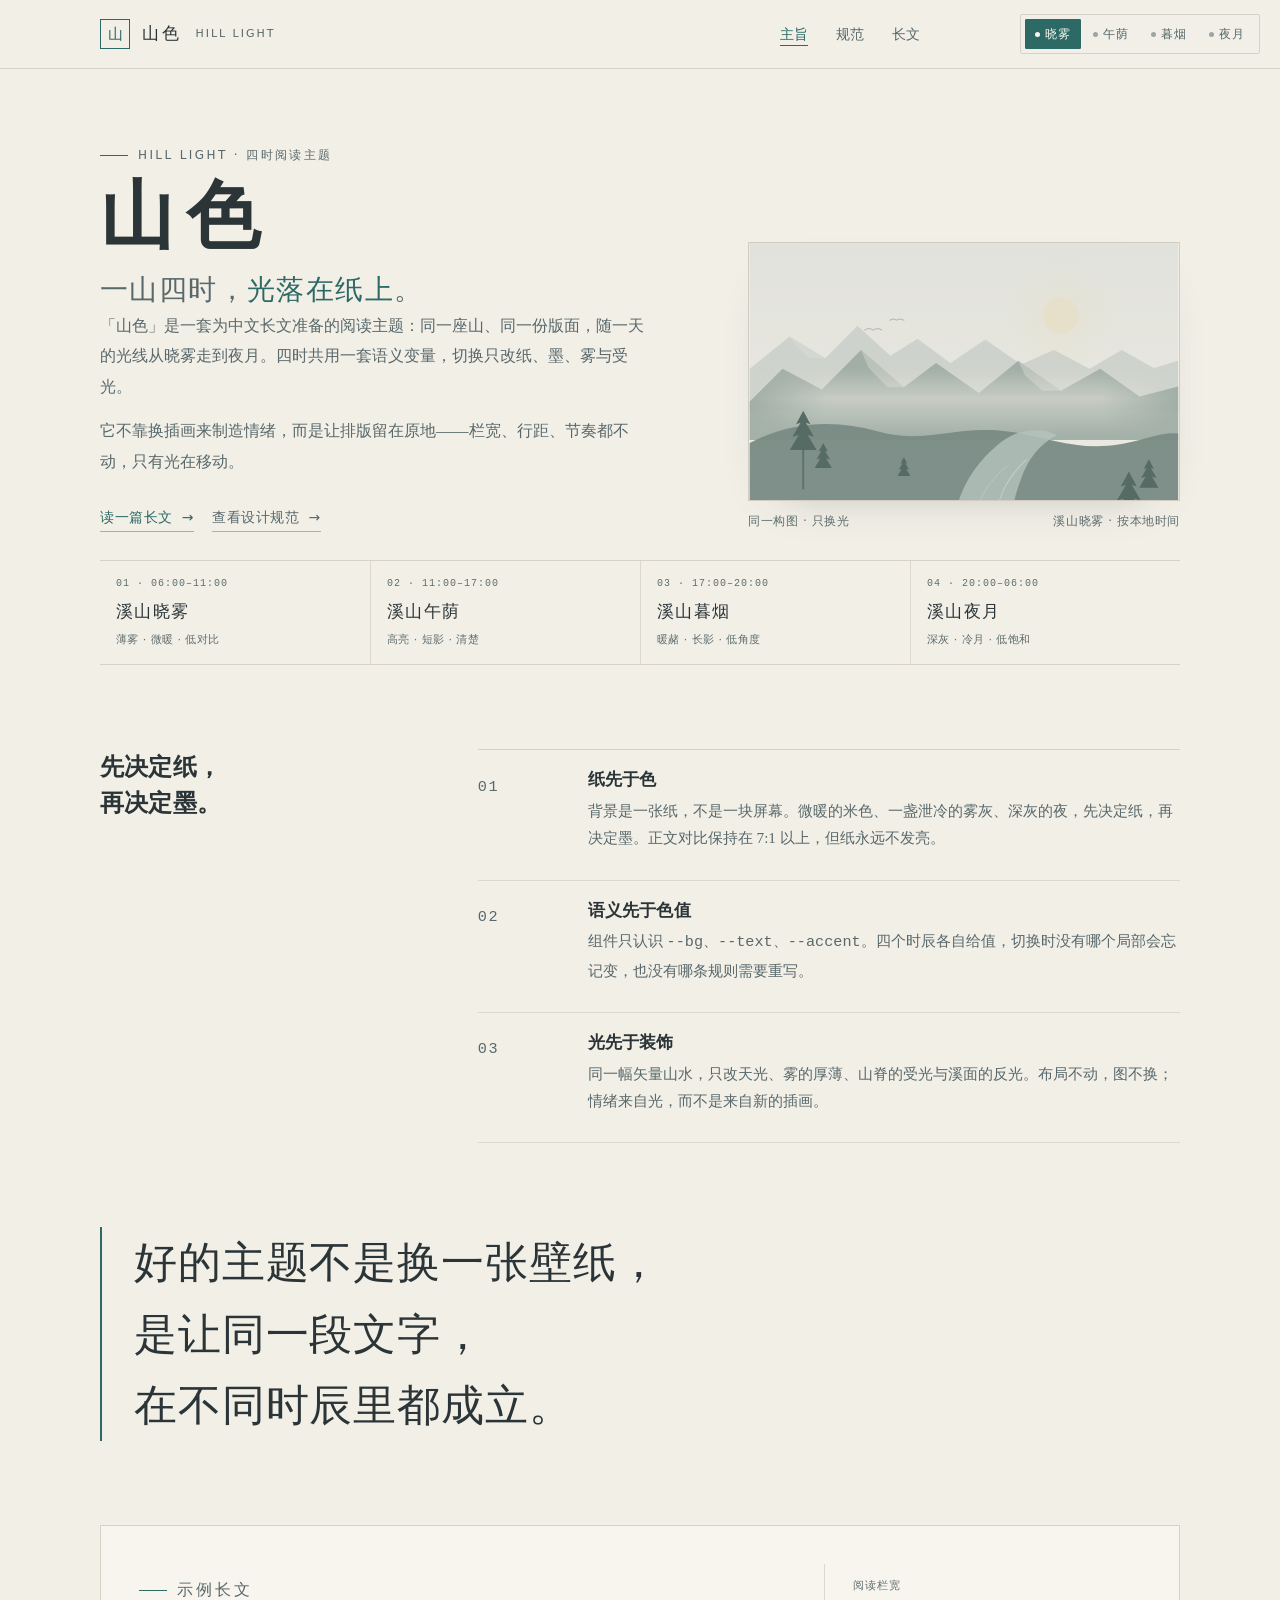
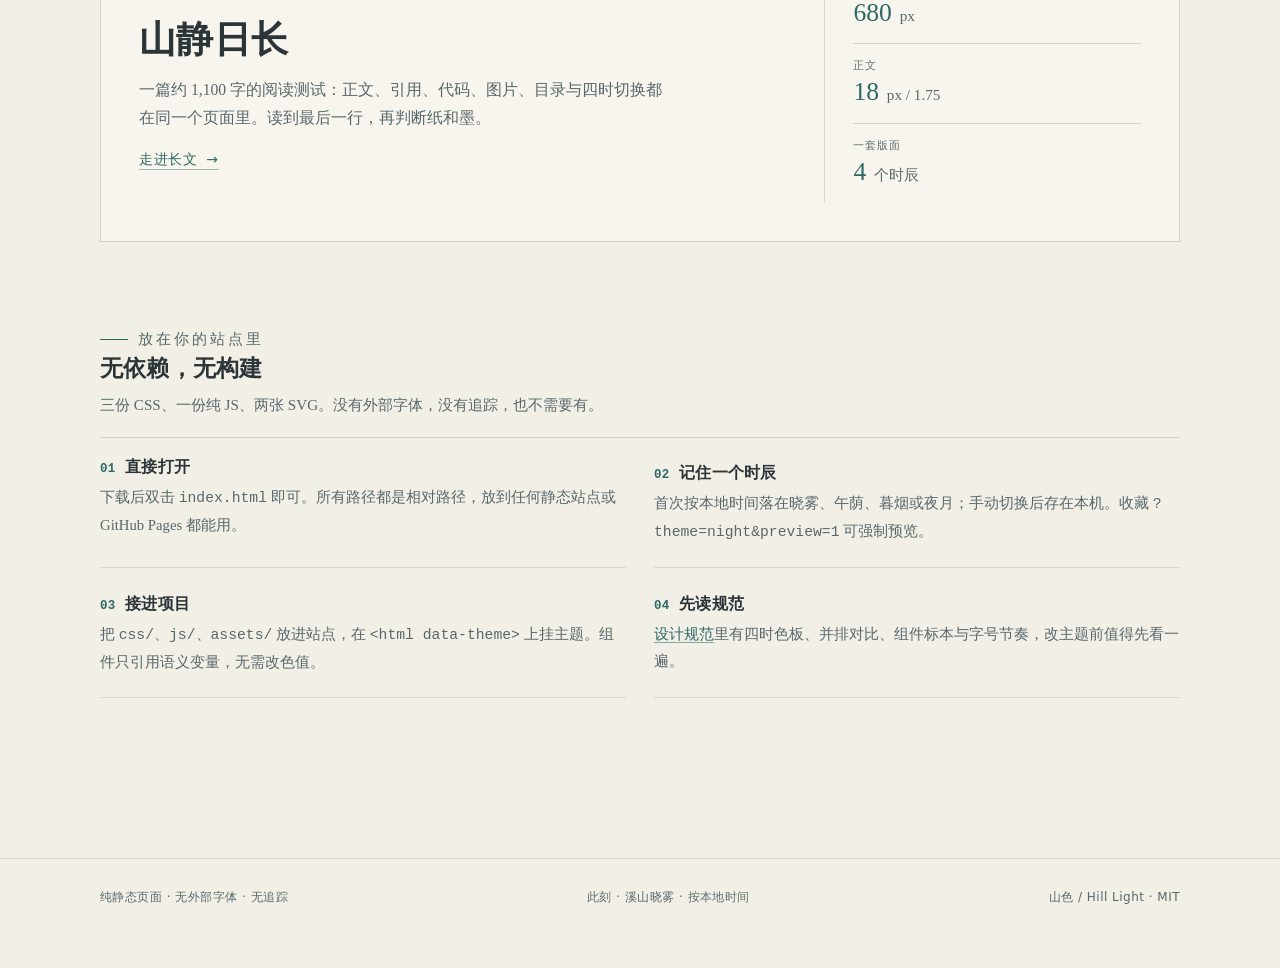
==== commit 272bccc6: "fix: 对齐主题预览优先级 - 已保存偏好默认优先；带 preview=1 时允许 URL 强制预览当前页 - 首页四时入口与文档链接统一带上 preview=1 - 点击主题按钮时同时清除 the" ====
--- a/index.html
+++ b/index.html
@@ -11,19 +11,25 @@
   <script>
     (function () {
       var root = document.documentElement;
+      root.classList.add("has-js");
       var themes = ["dawn", "noon", "dusk", "night"];
       var theme = "dawn";
       var source = "auto";
       try {
-        var param = new URLSearchParams(window.location.search).get("theme");
+        var params = new URLSearchParams(window.location.search);
+        var param = params.get("theme");
+        var preview = params.get("preview") === "1";
         var saved = window.localStorage.getItem("hill-light-theme");
         var hour = new Date().getHours();
         var byHour = hour >= 6 && hour < 11 ? "dawn"
           : hour >= 11 && hour < 17 ? "noon"
           : hour >= 17 && hour < 20 ? "dusk" : "night";
-        // ?theme= is a one-page preview: it wins for this document but is
-        // never persisted. The saved choice remains the default everywhere else.
-        if (themes.indexOf(param) > -1) {
+        // ?theme= is a one-page preview. With preview=1 it wins even for
+        // readers who saved a choice; otherwise the saved choice stays default.
+        if (themes.indexOf(saved) > -1 && !preview) {
+          theme = saved;
+          source = "manual";
+        } else if (themes.indexOf(param) > -1) {
           theme = param;
           source = "preview";
         } else if (themes.indexOf(saved) > -1) {
@@ -64,7 +70,7 @@
     </div>
   </header>
 
-  <div class="theme-switcher" role="group" aria-label="阅读主题">
+  <div class="theme-switcher" data-theme-switcher role="group" aria-label="阅读主题">
     <button class="theme-btn" type="button" data-theme-choice="dawn" aria-pressed="true" aria-label="切换到溪山晓雾，清晨">
       <span class="theme-btn__dot" aria-hidden="true"></span>晓雾
     </button>
@@ -168,22 +174,22 @@
       </div>
 
       <nav class="season-links" aria-label="四时入口">
-        <a class="season-link" href="demo.html?theme=dawn" data-theme-link="dawn">
+        <a class="season-link" href="demo.html?theme=dawn&amp;preview=1" data-theme-link="dawn">
           <span class="season-link__index">01 · 06:00–11:00</span>
           <span class="season-link__name">溪山晓雾</span>
           <span class="season-link__time">薄雾 · 微暖 · 低对比</span>
         </a>
-        <a class="season-link" href="demo.html?theme=noon" data-theme-link="noon">
+        <a class="season-link" href="demo.html?theme=noon&amp;preview=1" data-theme-link="noon">
           <span class="season-link__index">02 · 11:00–17:00</span>
           <span class="season-link__name">溪山午荫</span>
           <span class="season-link__time">高亮 · 短影 · 清楚</span>
         </a>
-        <a class="season-link" href="demo.html?theme=dusk" data-theme-link="dusk">
+        <a class="season-link" href="demo.html?theme=dusk&amp;preview=1" data-theme-link="dusk">
           <span class="season-link__index">03 · 17:00–20:00</span>
           <span class="season-link__name">溪山暮烟</span>
           <span class="season-link__time">暖赭 · 长影 · 低角度</span>
         </a>
-        <a class="season-link" href="demo.html?theme=night" data-theme-link="night">
+        <a class="season-link" href="demo.html?theme=night&amp;preview=1" data-theme-link="night">
           <span class="season-link__index">04 · 20:00–06:00</span>
           <span class="season-link__name">溪山夜月</span>
           <span class="season-link__time">深灰 · 冷月 · 低饱和</span>
@@ -265,7 +271,7 @@
         </li>
         <li>
           <h3>记住一个时辰</h3>
-          <p>首次按本地时间落在晓雾、午荫、暮烟或夜月；手动切换后存在本机。收藏 <code>?theme=night</code> 可固定预览。</p>
+          <p>首次按本地时间落在晓雾、午荫、暮烟或夜月；手动切换后存在本机。收藏 <code>?theme=night&amp;preview=1</code> 可强制预览。</p>
         </li>
         <li>
           <h3>接进项目</h3>
--- a/css/tokens.css
+++ b/css/tokens.css
@@ -65,6 +65,7 @@
 
   /* Motion */
   --theme-transition: 300ms;
+  --motion-fast: 160ms;
   --ease: cubic-bezier(0.25, 0.46, 0.45, 0.94);
 
   /* Constant geometry / rhythm (identical in every theme) */
@@ -248,5 +249,13 @@
 @media (prefers-reduced-motion: reduce) {
   :root {
     --theme-transition: 0ms;
+    --motion-fast: 0ms;
   }
-}
+
+  *,
+  *::before,
+  *::after {
+    transition: none !important;
+    animation: none !important;
+  }
+}
--- a/css/base.css
+++ b/css/base.css
@@ -247,7 +247,7 @@
   top: 14px;
   right: var(--gutter);
   z-index: 40;
-  display: flex;
+  display: none;
   align-items: center;
   gap: 2px;
   padding: 4px;
@@ -260,6 +260,10 @@
   transition:
     background-color var(--theme-transition) var(--ease),
     border-color var(--theme-transition) var(--ease);
+}
+
+.has-js .theme-switcher {
+  display: flex;
 }
 
 .theme-btn {
@@ -294,7 +298,7 @@
 
 .theme-btn:hover {
   color: var(--text);
-  border-color: var(--border);
+  border-color: var(--accent);
 }
 
 .theme-btn[aria-pressed="true"] {
--- a/css/components.css
+++ b/css/components.css
@@ -138,25 +138,32 @@
    -------------------------------------------------------------------------- */
 
 .img-wrap {
-  position: relative;
+  display: grid;
+  grid-template-columns: minmax(0, 1fr);
   margin: var(--space-4) 0;
   overflow: hidden;
-  background: var(--bg-subtle);
+  background: transparent;
 }
 
 .img-wrap img {
+  grid-area: 1 / 1;
   width: 100%;
   height: auto;
+  background: var(--bg-subtle);
 }
 
 .img-wrap::after {
   content: "";
-  position: absolute;
-  inset: 0;
+  grid-area: 1 / 1;
+  z-index: 1;
   background: var(--img-overlay);
   opacity: var(--img-overlay-opacity);
   pointer-events: none;
   transition: opacity var(--theme-transition) var(--ease);
+}
+
+.img-wrap figcaption {
+  grid-row: 2;
 }
 
 /* --------------------------------------------------------------------------
--- a/css/pages.css
+++ b/css/pages.css
@@ -450,14 +450,31 @@
   line-height: 1.8;
 }
 
+.component-map {
+  color: var(--text-faint) !important;
+  font-family: var(--font-sans);
+  font-size: 11.5px !important;
+  line-height: 1.75;
+  letter-spacing: 0.02em;
+}
+
+.component-map code {
+  color: var(--text-muted);
+  white-space: nowrap;
+}
+
 /* Side-by-side extremes */
 
 .compare-bar {
-  display: flex;
+  display: none;
   flex-wrap: wrap;
   align-items: center;
   gap: var(--space-2) var(--space-3);
   margin-top: var(--space-3);
+}
+
+.has-js .compare-bar {
+  display: flex;
 }
 
 .compare-bar__hint {
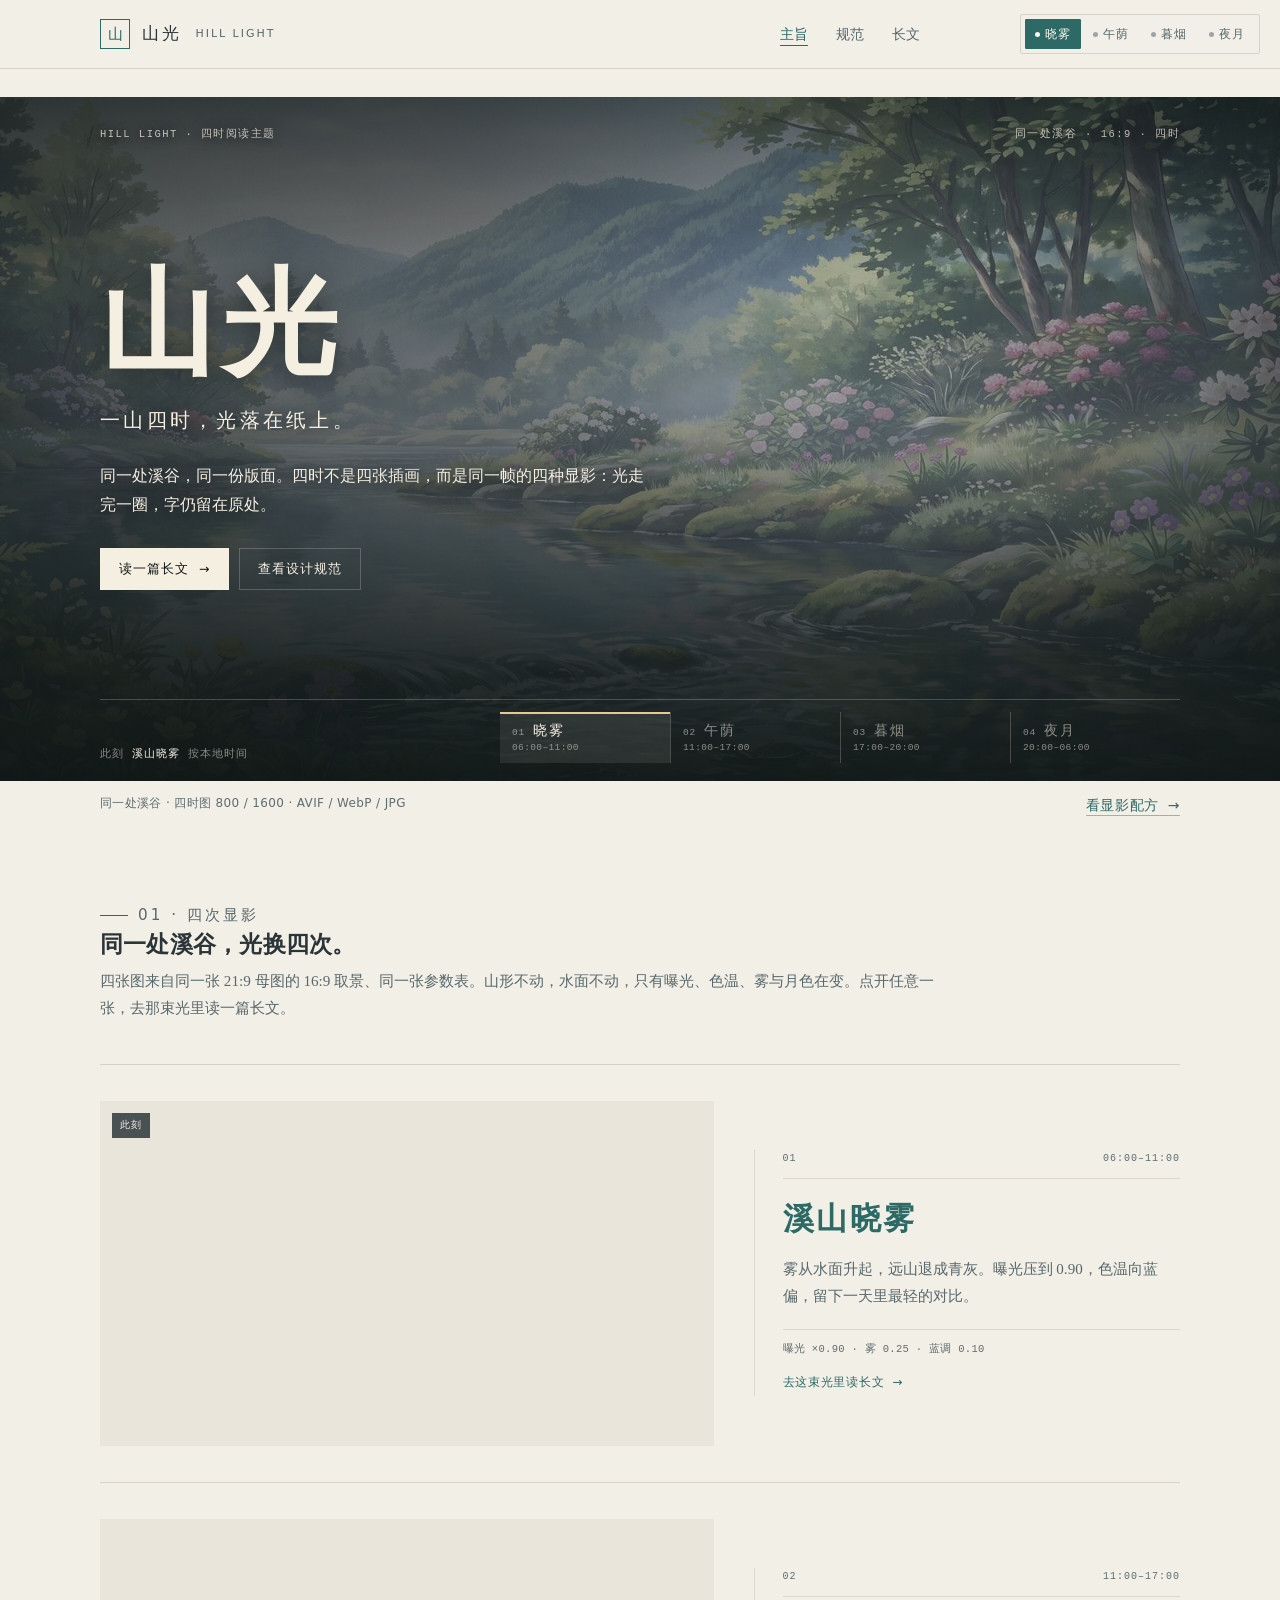
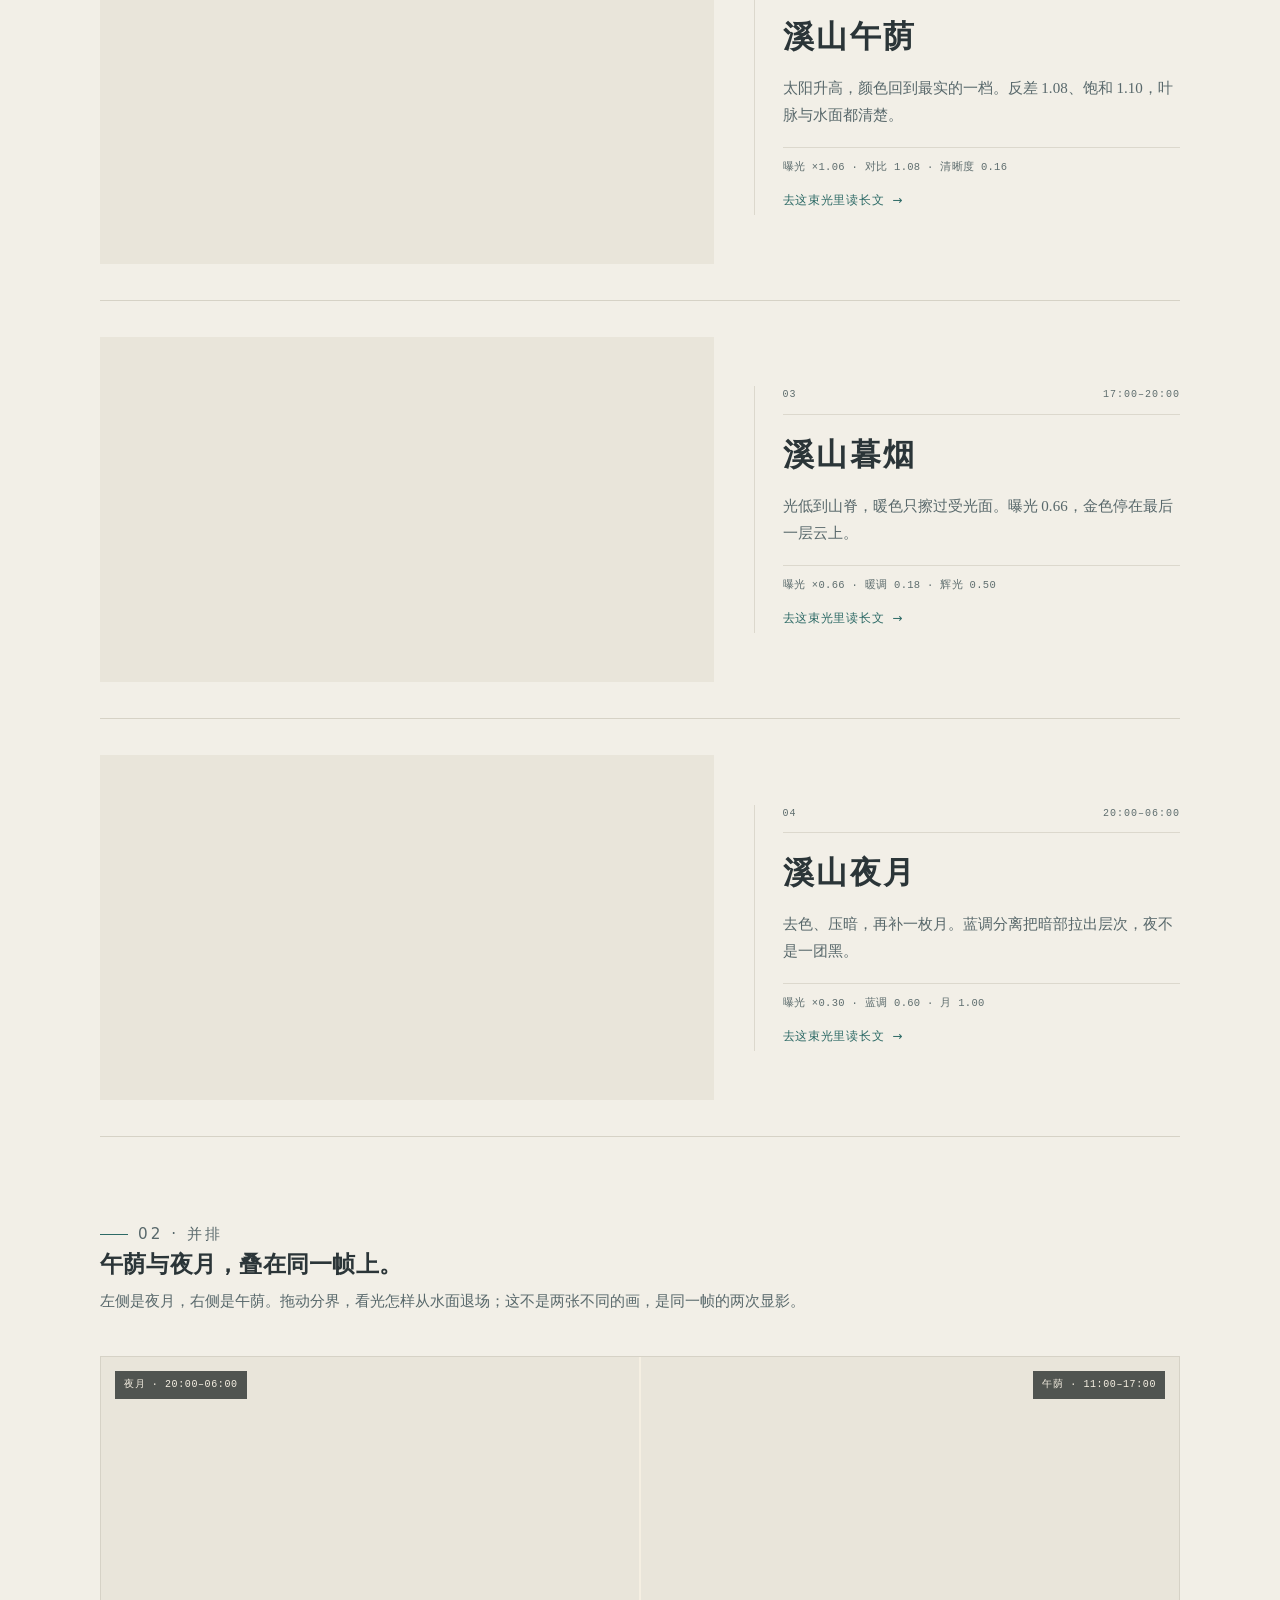
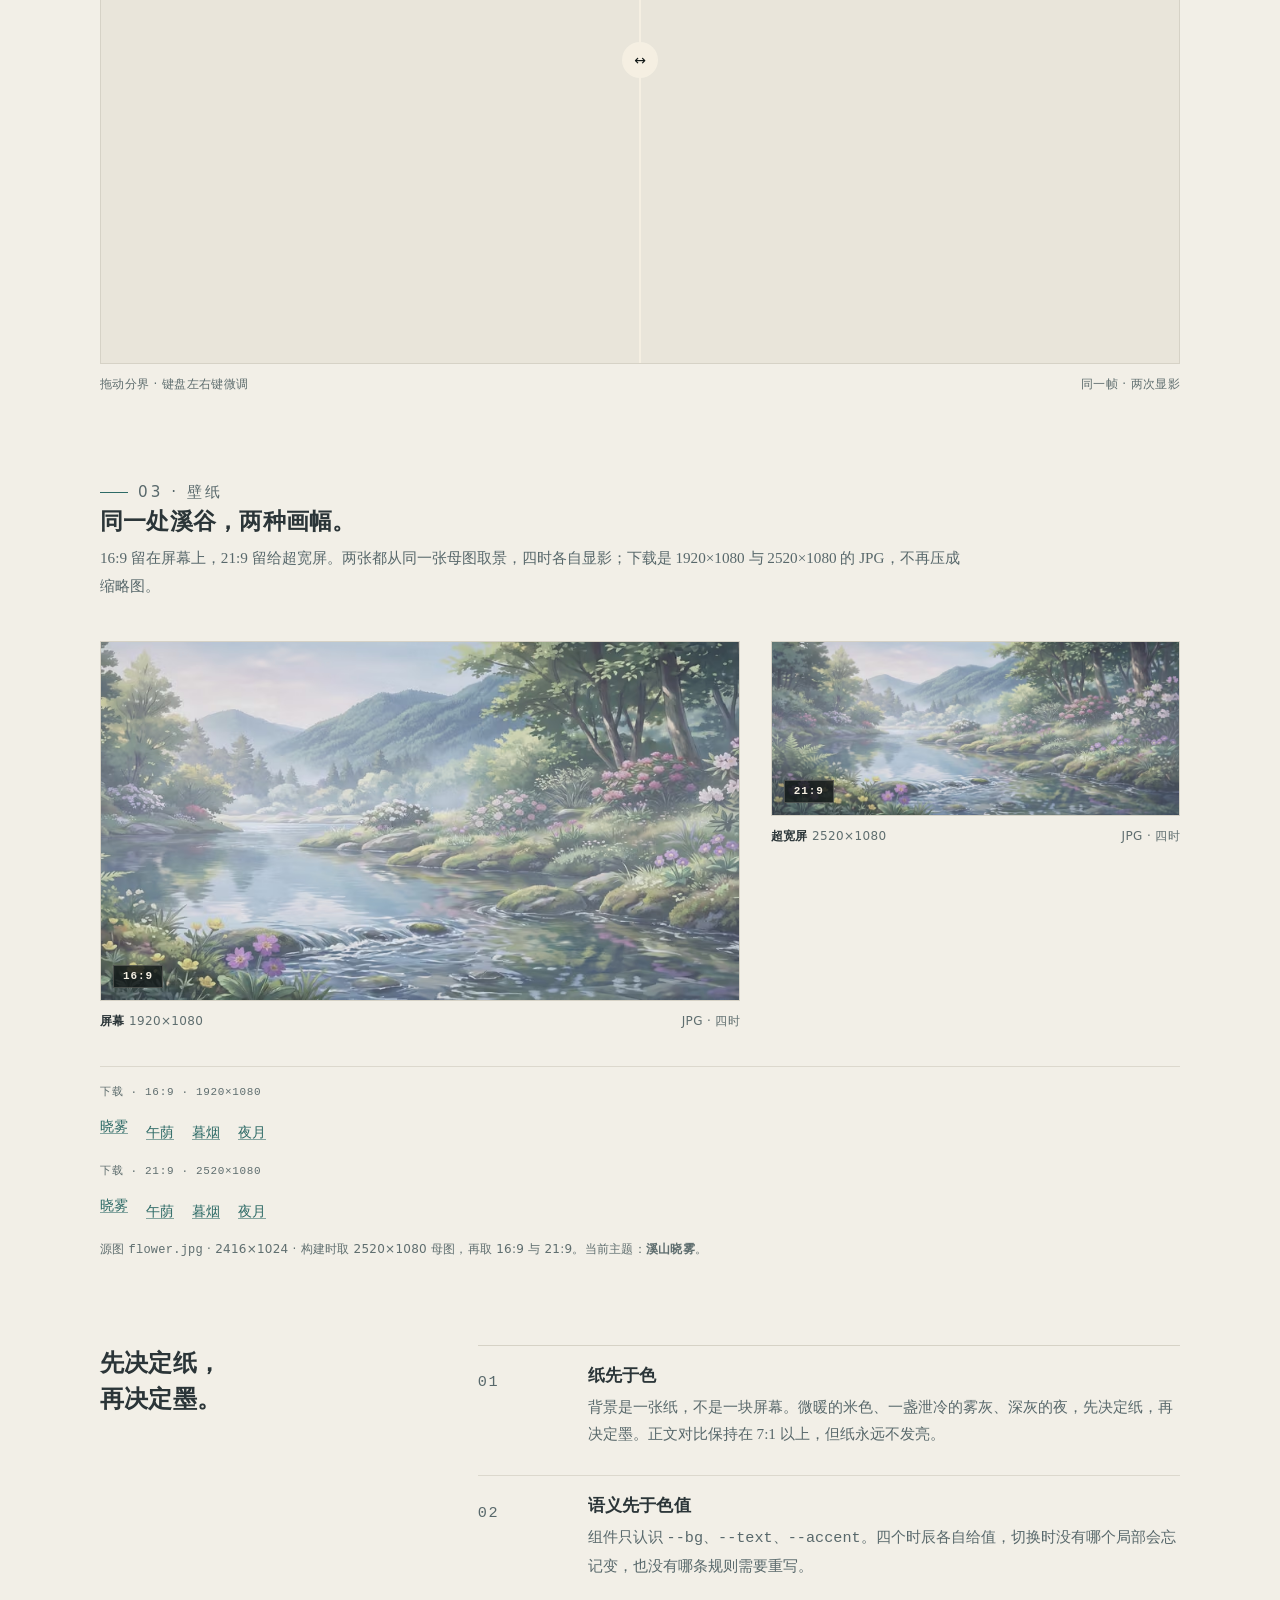
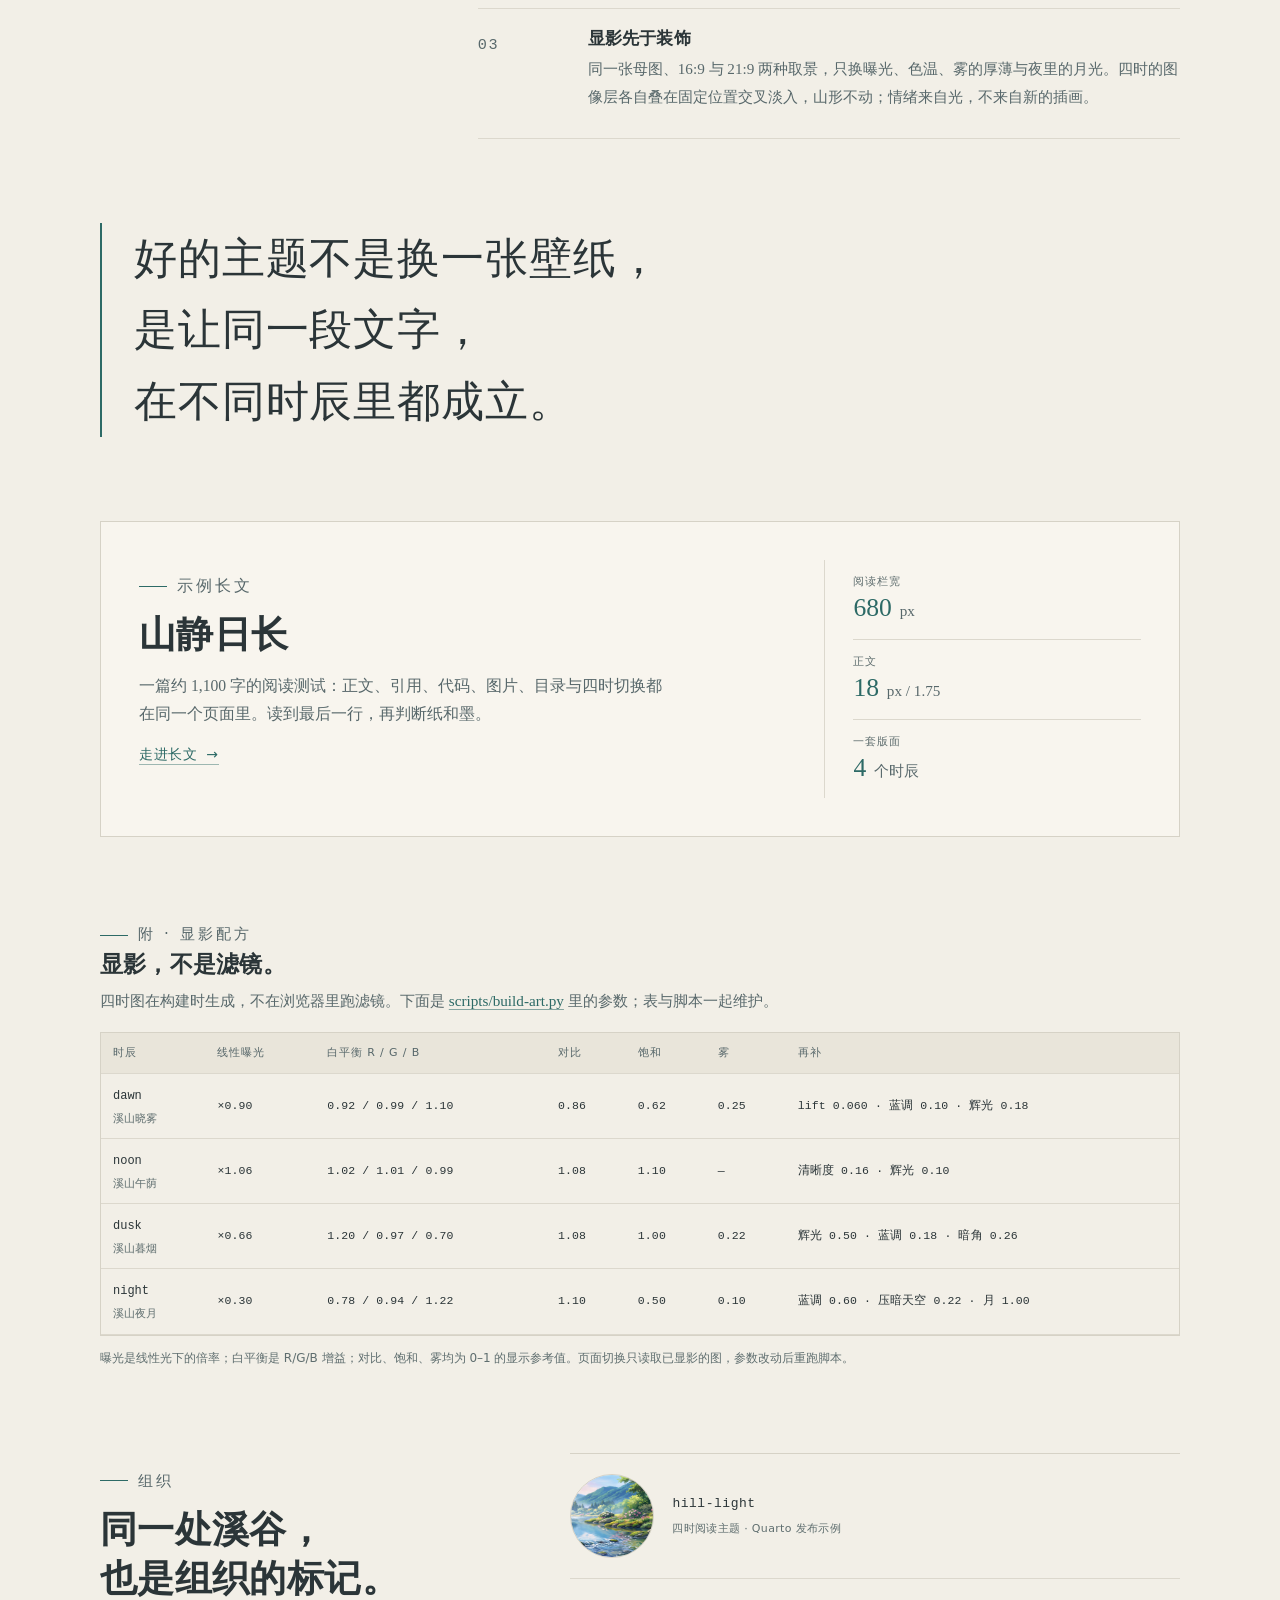
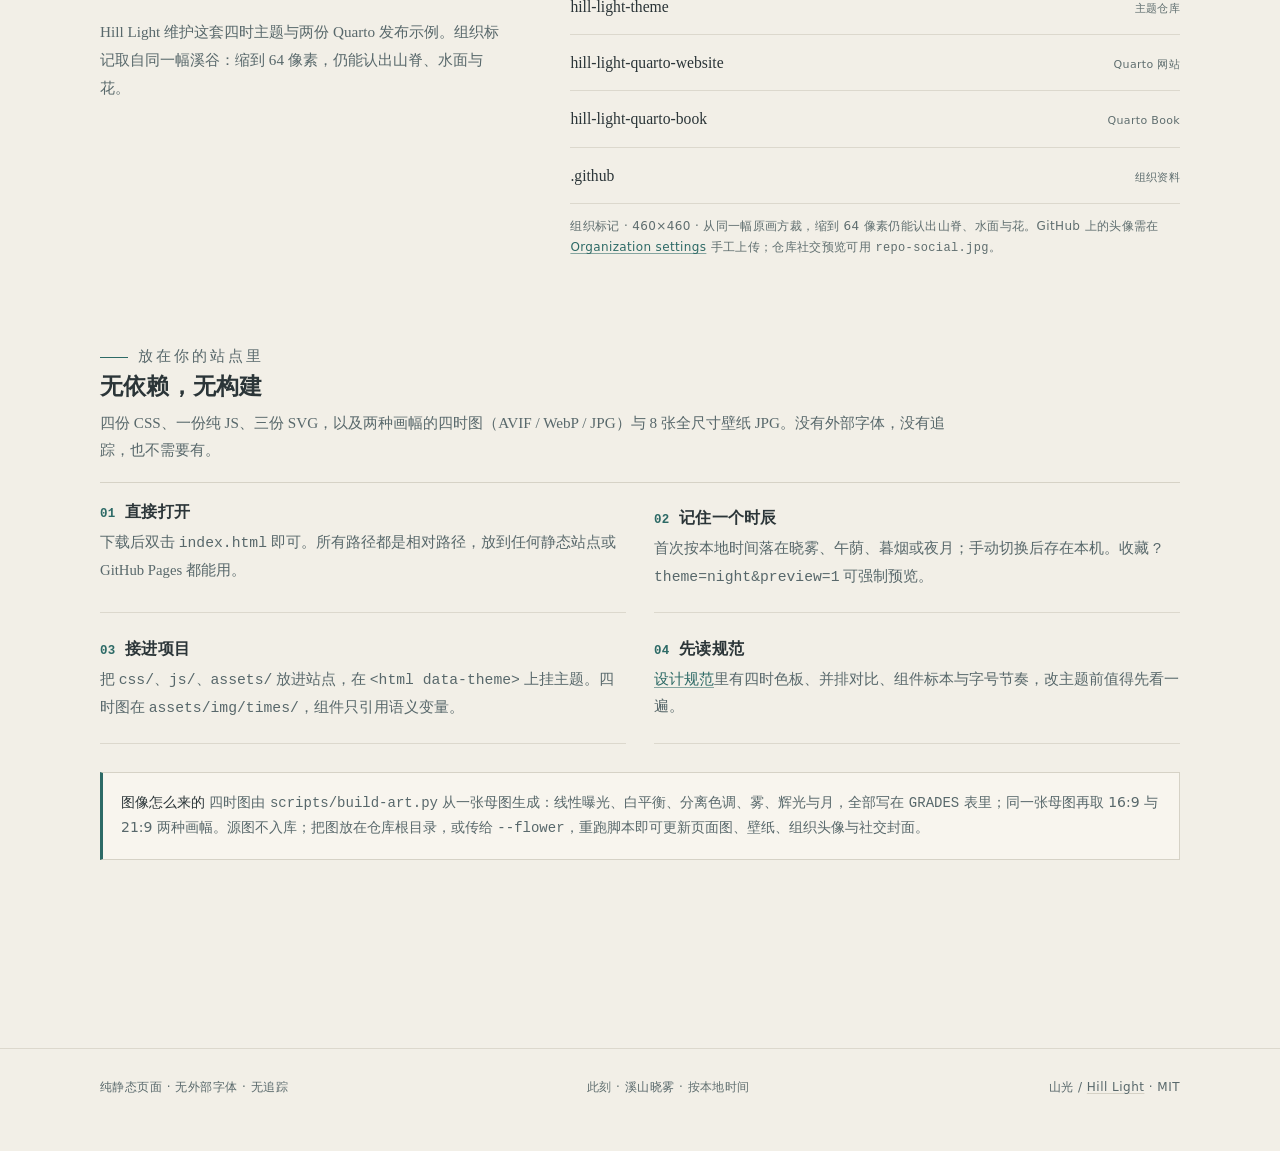
==== commit 5014e0d5: "feat: 用四时显影重做首页并统一中文名 - 首页改为同一张 21:9 母图的四次显影 - 中文显示名统一为「山光」 - 增加站点结构检查与生成脚本" ====
--- a/index.html
+++ b/index.html
@@ -3,11 +3,22 @@
 <head>
   <meta charset="utf-8">
   <meta name="viewport" content="width=device-width, initial-scale=1">
-  <title>山色 / Hill Light · 一山四时，光落在纸上</title>
-  <meta name="description" content="山色 / Hill Light 是一套为中文长文准备的四时阅读主题：同一座山、同一份版面，随一天的光线从晓雾走到夜月。">
+  <title>山光 / Hill Light · 同一处溪谷，四时显影</title>
+  <meta name="description" content="山光 / Hill Light 是一套为中文长文准备的四时阅读主题：同一处溪谷、同一份版面，随一天的光线从晓雾走到夜月。">
   <meta name="color-scheme" content="light dark">
   <meta name="theme-color" content="#f2efe7">
+  <link rel="canonical" href="https://hill-light.github.io/hill-light-theme/">
   <link rel="icon" href="assets/favicon.svg" type="image/svg+xml">
+  <link rel="apple-touch-icon" href="assets/img/brand/icon-180.png">
+  <meta property="og:type" content="website">
+  <meta property="og:title" content="山光 / Hill Light · 同一处溪谷，四时显影">
+  <meta property="og:description" content="同一处溪谷，同一份版面。四时不是四张插画，而是同一帧的四种显影。">
+  <meta property="og:url" content="https://hill-light.github.io/hill-light-theme/">
+  <meta property="og:image" content="https://hill-light.github.io/hill-light-theme/assets/img/brand/og-cover.jpg">
+  <meta property="og:image:width" content="1200">
+  <meta property="og:image:height" content="630">
+  <meta property="og:image:alt" content="暮色中的溪谷，远山、花丛与水面镀着一层暖光。">
+  <meta name="twitter:card" content="summary_large_image">
   <script>
     (function () {
       var root = document.documentElement;
@@ -51,15 +62,15 @@
   <link rel="stylesheet" href="css/components.css">
   <link rel="stylesheet" href="css/pages.css">
 </head>
-<body>
+<body class="page-home">
   <a class="skip-link" href="#main">跳到主要内容</a>
   <p class="visually-hidden" id="theme-status" role="status" aria-live="polite"></p>
 
   <header class="site-header">
     <div class="wrap-wide site-header__inner">
-      <a class="brand" href="index.html" aria-label="山色 Hill Light 首页">
+      <a class="brand" href="index.html" aria-label="山光 Hill Light 首页">
         <span class="brand__seal" aria-hidden="true">山</span>
-        <span class="brand__name">山色</span>
+        <span class="brand__name">山光</span>
         <span class="brand__latin">Hill Light</span>
       </a>
       <nav class="site-nav" aria-label="主导航">
@@ -86,115 +97,293 @@
   </div>
 
   <main id="main" class="wrap-wide">
-    <section class="hero" aria-labelledby="hero-title">
-      <div class="hero__grid">
-        <div>
-          <p class="kicker">Hill Light · 四时阅读主题</p>
-          <h1 class="hero__title" id="hero-title">
-            <span class="hero__title-name">山色</span>
-            <span class="hero__title-line">一山四时，<em class="hero__title-accent">光落在纸上</em>。</span>
+    <section class="stage" aria-labelledby="hero-title">
+      <div class="stage__frames">
+        <picture class="light-frame stage__frame" data-theme-frame="dawn" aria-hidden="false">
+          <source srcset="assets/img/times/flower-dawn-800.avif 800w, assets/img/times/flower-dawn-1600.avif 1600w" sizes="100vw" type="image/avif">
+          <source srcset="assets/img/times/flower-dawn-800.webp 800w, assets/img/times/flower-dawn-1600.webp 1600w" sizes="100vw" type="image/webp">
+          <img src="assets/img/times/flower-dawn-1600.jpg" srcset="assets/img/times/flower-dawn-800.jpg 800w, assets/img/times/flower-dawn-1600.jpg 1600w" sizes="100vw" alt="清晨的溪谷：薄雾贴着水面，远山呈冷的青灰色，左侧花丛刚被照亮。" width="1600" height="900" fetchpriority="high" decoding="async" draggable="false">
+        </picture>
+        <picture class="light-frame stage__frame" data-theme-frame="noon" aria-hidden="true">
+          <source srcset="assets/img/times/flower-noon-800.avif 800w, assets/img/times/flower-noon-1600.avif 1600w" sizes="100vw" type="image/avif">
+          <source srcset="assets/img/times/flower-noon-800.webp 800w, assets/img/times/flower-noon-1600.webp 1600w" sizes="100vw" type="image/webp">
+          <img src="assets/img/times/flower-noon-1600.jpg" srcset="assets/img/times/flower-noon-800.jpg 800w, assets/img/times/flower-noon-1600.jpg 1600w" sizes="100vw" alt="正午的溪谷：阳光充足，水面明亮，远山与花丛的颜色最实。" width="1600" height="900" decoding="async" draggable="false">
+        </picture>
+        <picture class="light-frame stage__frame" data-theme-frame="dusk" aria-hidden="true">
+          <source srcset="assets/img/times/flower-dusk-800.avif 800w, assets/img/times/flower-dusk-1600.avif 1600w" sizes="100vw" type="image/avif">
+          <source srcset="assets/img/times/flower-dusk-800.webp 800w, assets/img/times/flower-dusk-1600.webp 1600w" sizes="100vw" type="image/webp">
+          <img src="assets/img/times/flower-dusk-1600.jpg" srcset="assets/img/times/flower-dusk-800.jpg 800w, assets/img/times/flower-dusk-1600.jpg 1600w" sizes="100vw" alt="黄昏的溪谷：低角度的金色光从左侧照来，山脊与花丛镶着暖边。" width="1600" height="900" decoding="async" draggable="false">
+        </picture>
+        <picture class="light-frame stage__frame" data-theme-frame="night" aria-hidden="true">
+          <source srcset="assets/img/times/flower-night-800.avif 800w, assets/img/times/flower-night-1600.avif 1600w" sizes="100vw" type="image/avif">
+          <source srcset="assets/img/times/flower-night-800.webp 800w, assets/img/times/flower-night-1600.webp 1600w" sizes="100vw" type="image/webp">
+          <img src="assets/img/times/flower-night-1600.jpg" srcset="assets/img/times/flower-night-800.jpg 800w, assets/img/times/flower-night-1600.jpg 1600w" sizes="100vw" alt="夜晚的溪谷：蓝调的暗部、压暗的天空与左上方一枚月亮，水面留下冷光。" width="1600" height="900" decoding="async" draggable="false">
+        </picture>
+      </div>
+      <div class="stage__scrim" aria-hidden="true"></div>
+
+      <div class="stage__inner wrap-wide">
+        <div class="stage__top">
+          <p class="stage__eyebrow">Hill Light · 四时阅读主题</p>
+          <p class="stage__place">同一处溪谷 · 16:9 · 四时</p>
+        </div>
+
+        <div class="stage__copy">
+          <h1 class="stage__title" id="hero-title">
+            <span class="stage__title-name">山光</span>
+            <span class="stage__title-line">一山四时，光落在纸上。</span>
           </h1>
-          <p class="hero__lede">「山色」是一套为中文长文准备的阅读主题：同一座山、同一份版面，随一天的光线从晓雾走到夜月。四时共用一套语义变量，切换只改纸、墨、雾与受光。</p>
-          <p class="hero__lede">它不靠换插画来制造情绪，而是让排版留在原地——栏宽、行距、节奏都不动，只有光在移动。</p>
-          <div class="hero__actions">
-            <a class="link-arrow" href="demo.html">读一篇长文 <span aria-hidden="true">→</span></a>
-            <a class="link-arrow link-arrow--muted" href="styleguide.html">查看设计规范 <span aria-hidden="true">→</span></a>
-          </div>
-        </div>
-
-        <figure class="hero__art">
-          <svg class="valley" viewBox="0 0 1200 720" role="img" aria-labelledby="valley-title valley-desc">
-            <title id="valley-title">溪山四时</title>
-            <desc id="valley-desc">同一幅山路、溪流与松树的矢量构图。天空、远山、雾、受光与溪面反光随四个时辰变化，其他形状不动。</desc>
-            <defs>
-              <linearGradient id="art-sky-grad" x1="0" y1="0" x2="0" y2="1">
-                <stop offset="0" style="stop-color: var(--sky-top)"></stop>
-                <stop offset="1" style="stop-color: var(--sky-bottom)"></stop>
-              </linearGradient>
-              <radialGradient id="art-glow-grad" cx="0.5" cy="0.5" r="0.5">
-                <stop offset="0" stop-opacity="0.55" style="stop-color: var(--light)"></stop>
-                <stop offset="1" stop-opacity="0" style="stop-color: var(--light)"></stop>
-              </radialGradient>
-              <linearGradient id="art-mist-grad" x1="0" y1="0" x2="0" y2="1">
-                <stop offset="0" stop-opacity="0" style="stop-color: var(--mist)"></stop>
-                <stop offset="0.45" stop-opacity="0.95" style="stop-color: var(--mist)"></stop>
-                <stop offset="1" stop-opacity="0" style="stop-color: var(--mist)"></stop>
-              </linearGradient>
-              <linearGradient id="art-mist-fade" x1="0" y1="0" x2="1" y2="0">
-                <stop offset="0" stop-color="#ffffff" stop-opacity="0"></stop>
-                <stop offset="0.18" stop-color="#ffffff" stop-opacity="1"></stop>
-                <stop offset="0.82" stop-color="#ffffff" stop-opacity="1"></stop>
-                <stop offset="1" stop-color="#ffffff" stop-opacity="0"></stop>
-              </linearGradient>
-              <mask id="art-mist-mask" maskUnits="userSpaceOnUse" x="0" y="350" width="1200" height="190">
-                <rect x="0" y="350" width="1200" height="190" fill="url(#art-mist-fade)"></rect>
-              </mask>
-            </defs>
-
-            <rect width="1200" height="720" style="fill: url(#art-sky-grad)"></rect>
-            <circle cx="872" cy="204" r="168" style="fill: url(#art-glow-grad)"></circle>
-            <circle cx="872" cy="204" r="50" style="fill: var(--light)"></circle>
-
-            <path d="M0 352 L112 262 L212 322 L302 232 L394 316 L470 268 L562 336 L660 270 L760 340 L852 300 L952 352 L1042 300 L1132 350 L1200 330 L1200 470 L0 470 Z"
-                  style="fill: var(--mountain-far); opacity: 0.62"></path>
-            <path d="M0 444 L92 352 L202 410 L312 300 L432 404 L522 336 L642 420 L752 330 L872 414 L982 352 L1092 430 L1200 402 L1200 552 L0 552 Z"
-                  style="fill: var(--mountain-mid); opacity: 0.9"></path>
-            <path d="M312 300 L432 404 L386 404 L332 348 Z" style="fill: var(--ridge-highlight); opacity: var(--ridge-opacity)"></path>
-            <path d="M752 330 L872 414 L820 414 L772 372 Z" style="fill: var(--ridge-highlight); opacity: var(--ridge-opacity)"></path>
-            <path d="M112 262 L212 322 L168 322 L128 288 Z" style="fill: var(--ridge-highlight); opacity: calc(var(--ridge-opacity) * 0.7)"></path>
-
-            <rect x="0" y="350" width="1200" height="190" mask="url(#art-mist-mask)" style="fill: url(#art-mist-grad); opacity: var(--haze-opacity)"></rect>
-            <path d="M0 560 C120 498 240 494 360 528 C480 562 560 518 680 524 C800 530 884 578 1004 568 C1092 560 1152 526 1200 534 L1200 720 L0 720 Z"
-                  style="fill: var(--mountain-near); opacity: 0.94"></path>
-
-            <path d="M586 720 C606 662 642 610 694 566 C736 530 780 520 828 526 L862 538 C812 562 780 606 760 660 C746 698 742 720 742 720 Z"
-                  style="fill: var(--water); opacity: 0.8"></path>
-            <path d="M700 720 C714 676 740 638 776 606" style="fill: none; stroke: var(--water-line); stroke-width: 3; opacity: var(--water-light-opacity)"></path>
-            <path d="M646 720 C664 680 690 650 722 624" style="fill: none; stroke: var(--water-line); stroke-width: 2; opacity: var(--water-light-opacity)"></path>
-
-            <g style="fill: var(--tree)">
-              <path d="M150 690 L150 552" style="fill: none; stroke: var(--tree); stroke-width: 5; opacity: 0.85"></path>
-              <path transform="translate(150 470) scale(1.25)" d="M0 0 L-16 30 L-6 27 L-24 58 L-10 54 L-30 88 L30 88 L10 54 L24 58 L6 27 L16 30 Z"></path>
-              <path transform="translate(206 560) scale(0.8)" d="M0 0 L-16 30 L-6 27 L-24 58 L-10 54 L-30 88 L30 88 L10 54 L24 58 L6 27 L16 30 Z"></path>
-              <path transform="translate(1062 640) scale(1.4)" d="M0 0 L-16 30 L-6 27 L-24 58 L-10 54 L-30 88 L30 88 L10 54 L24 58 L6 27 L16 30 Z"></path>
-              <path transform="translate(1118 606) scale(0.9)" d="M0 0 L-16 30 L-6 27 L-24 58 L-10 54 L-30 88 L30 88 L10 54 L24 58 L6 27 L16 30 Z"></path>
-              <path transform="translate(432 600) scale(0.6)" d="M0 0 L-16 30 L-6 27 L-24 58 L-10 54 L-30 88 L30 88 L10 54 L24 58 L6 27 L16 30 Z"></path>
-            </g>
-
-            <g style="fill: none; stroke: var(--text); stroke-width: 2; opacity: 0.4; stroke-linecap: round">
-              <path d="M322 244 q12 -9 24 0 q12 -9 24 0"></path>
-              <path d="M392 216 q10 -7 20 0 q10 -7 20 0"></path>
-            </g>
-          </svg>
-          <figcaption class="art-caption">
-            <span>同一构图 · 只换光</span>
-            <span><span data-theme-label>溪山晓雾</span> · <span data-theme-source-label>按本地时间</span></span>
+          <p class="stage__lede">同一处溪谷，同一份版面。四时不是四张插画，而是同一帧的四种显影：光走完一圈，字仍留在原处。</p>
+          <div class="stage__actions">
+            <a class="stage__cta stage__cta--solid" href="demo.html">读一篇长文 <span aria-hidden="true">→</span></a>
+            <a class="stage__cta" href="styleguide.html">查看设计规范</a>
+          </div>
+        </div>
+
+        <div class="stage__rail">
+          <p class="stage__now"><span>此刻</span> <strong data-theme-label>溪山晓雾</strong> <span data-theme-source-label>按本地时间</span></p>
+          <div class="time-rail" role="group" aria-label="切换四时">
+            <button class="time-tab" type="button" data-theme-choice="dawn" aria-pressed="true" aria-label="切换到溪山晓雾，清晨 06:00–10:59">
+              <span class="time-tab__index">01</span>
+              <span class="time-tab__name">晓雾</span>
+              <span class="time-tab__span">06:00–11:00</span>
+            </button>
+            <button class="time-tab" type="button" data-theme-choice="noon" aria-pressed="false" aria-label="切换到溪山午荫，正午 11:00–16:59">
+              <span class="time-tab__index">02</span>
+              <span class="time-tab__name">午荫</span>
+              <span class="time-tab__span">11:00–17:00</span>
+            </button>
+            <button class="time-tab" type="button" data-theme-choice="dusk" aria-pressed="false" aria-label="切换到溪山暮烟，黄昏 17:00–19:59">
+              <span class="time-tab__index">03</span>
+              <span class="time-tab__name">暮烟</span>
+              <span class="time-tab__span">17:00–20:00</span>
+            </button>
+            <button class="time-tab" type="button" data-theme-choice="night" aria-pressed="false" aria-label="切换到溪山夜月，夜晚 20:00–05:59">
+              <span class="time-tab__index">04</span>
+              <span class="time-tab__name">夜月</span>
+              <span class="time-tab__span">20:00–06:00</span>
+            </button>
+          </div>
+          <noscript>
+            <p class="stage__noscript">无脚本预览：<a href="demo.html?theme=dawn&amp;preview=1">晓雾</a> · <a href="demo.html?theme=noon&amp;preview=1">午荫</a> · <a href="demo.html?theme=dusk&amp;preview=1">暮烟</a> · <a href="demo.html?theme=night&amp;preview=1">夜月</a></p>
+          </noscript>
+        </div>
+      </div>
+    </section>
+
+    <div class="stage-caption">
+      <p>同一处溪谷 · 四时图 800 / 1600 · AVIF / WebP / JPG</p>
+      <p><a class="link-arrow" href="#recipe">看显影配方 <span aria-hidden="true">→</span></a></p>
+    </div>
+
+    <section class="section exposures" aria-labelledby="exposures-title">
+      <div class="section__head">
+        <p class="kicker">01 · 四次显影</p>
+        <h2 id="exposures-title">同一处溪谷，光换四次。</h2>
+        <p>四张图来自同一张 21:9 母图的 16:9 取景、同一张参数表。山形不动，水面不动，只有曝光、色温、雾与月色在变。点开任意一张，去那束光里读一篇长文。</p>
+      </div>
+
+      <ol class="plate-list">
+        <li>
+          <a class="plate" href="demo.html?theme=dawn&amp;preview=1" data-theme-link="dawn">
+            <span class="plate__media">
+              <picture>
+                <source srcset="assets/img/times/flower-dawn-800.avif 800w, assets/img/times/flower-dawn-1600.avif 1600w" sizes="(max-width: 720px) 100vw, 46vw" type="image/avif">
+                <source srcset="assets/img/times/flower-dawn-800.webp 800w, assets/img/times/flower-dawn-1600.webp 1600w" sizes="(max-width: 720px) 100vw, 46vw" type="image/webp">
+                <img src="assets/img/times/flower-dawn-1600.jpg" srcset="assets/img/times/flower-dawn-800.jpg 800w, assets/img/times/flower-dawn-1600.jpg 1600w" sizes="(max-width: 720px) 100vw, 46vw" alt="同一处溪谷的晓雾" width="1600" height="900" loading="lazy" decoding="async" draggable="false">
+              </picture>
+              <span class="plate__badge">此刻</span>
+            </span>
+            <span class="plate__body">
+              <span class="plate__meta"><span>01</span><span>06:00–11:00</span></span>
+              <span class="plate__name">溪山晓雾</span>
+              <span class="plate__note">雾从水面升起，远山退成青灰。曝光压到 0.90，色温向蓝偏，留下一天里最轻的对比。</span>
+              <span class="plate__params">曝光 ×0.90 · 雾 0.25 · 蓝调 0.10</span>
+              <span class="plate__action">去这束光里读长文 <span aria-hidden="true">→</span></span>
+            </span>
+          </a>
+        </li>
+        <li>
+          <a class="plate" href="demo.html?theme=noon&amp;preview=1" data-theme-link="noon">
+            <span class="plate__media">
+              <picture>
+                <source srcset="assets/img/times/flower-noon-800.avif 800w, assets/img/times/flower-noon-1600.avif 1600w" sizes="(max-width: 720px) 100vw, 46vw" type="image/avif">
+                <source srcset="assets/img/times/flower-noon-800.webp 800w, assets/img/times/flower-noon-1600.webp 1600w" sizes="(max-width: 720px) 100vw, 46vw" type="image/webp">
+                <img src="assets/img/times/flower-noon-1600.jpg" srcset="assets/img/times/flower-noon-800.jpg 800w, assets/img/times/flower-noon-1600.jpg 1600w" sizes="(max-width: 720px) 100vw, 46vw" alt="同一处溪谷的午荫" width="1600" height="900" loading="lazy" decoding="async" draggable="false">
+              </picture>
+              <span class="plate__badge">此刻</span>
+            </span>
+            <span class="plate__body">
+              <span class="plate__meta"><span>02</span><span>11:00–17:00</span></span>
+              <span class="plate__name">溪山午荫</span>
+              <span class="plate__note">太阳升高，颜色回到最实的一档。反差 1.08、饱和 1.10，叶脉与水面都清楚。</span>
+              <span class="plate__params">曝光 ×1.06 · 对比 1.08 · 清晰度 0.16</span>
+              <span class="plate__action">去这束光里读长文 <span aria-hidden="true">→</span></span>
+            </span>
+          </a>
+        </li>
+        <li>
+          <a class="plate" href="demo.html?theme=dusk&amp;preview=1" data-theme-link="dusk">
+            <span class="plate__media">
+              <picture>
+                <source srcset="assets/img/times/flower-dusk-800.avif 800w, assets/img/times/flower-dusk-1600.avif 1600w" sizes="(max-width: 720px) 100vw, 46vw" type="image/avif">
+                <source srcset="assets/img/times/flower-dusk-800.webp 800w, assets/img/times/flower-dusk-1600.webp 1600w" sizes="(max-width: 720px) 100vw, 46vw" type="image/webp">
+                <img src="assets/img/times/flower-dusk-1600.jpg" srcset="assets/img/times/flower-dusk-800.jpg 800w, assets/img/times/flower-dusk-1600.jpg 1600w" sizes="(max-width: 720px) 100vw, 46vw" alt="同一处溪谷的暮烟" width="1600" height="900" loading="lazy" decoding="async" draggable="false">
+              </picture>
+              <span class="plate__badge">此刻</span>
+            </span>
+            <span class="plate__body">
+              <span class="plate__meta"><span>03</span><span>17:00–20:00</span></span>
+              <span class="plate__name">溪山暮烟</span>
+              <span class="plate__note">光低到山脊，暖色只擦过受光面。曝光 0.66，金色停在最后一层云上。</span>
+              <span class="plate__params">曝光 ×0.66 · 暖调 0.18 · 辉光 0.50</span>
+              <span class="plate__action">去这束光里读长文 <span aria-hidden="true">→</span></span>
+            </span>
+          </a>
+        </li>
+        <li>
+          <a class="plate" href="demo.html?theme=night&amp;preview=1" data-theme-link="night">
+            <span class="plate__media">
+              <picture>
+                <source srcset="assets/img/times/flower-night-800.avif 800w, assets/img/times/flower-night-1600.avif 1600w" sizes="(max-width: 720px) 100vw, 46vw" type="image/avif">
+                <source srcset="assets/img/times/flower-night-800.webp 800w, assets/img/times/flower-night-1600.webp 1600w" sizes="(max-width: 720px) 100vw, 46vw" type="image/webp">
+                <img src="assets/img/times/flower-night-1600.jpg" srcset="assets/img/times/flower-night-800.jpg 800w, assets/img/times/flower-night-1600.jpg 1600w" sizes="(max-width: 720px) 100vw, 46vw" alt="同一处溪谷的夜月" width="1600" height="900" loading="lazy" decoding="async" draggable="false">
+              </picture>
+              <span class="plate__badge">此刻</span>
+            </span>
+            <span class="plate__body">
+              <span class="plate__meta"><span>04</span><span>20:00–06:00</span></span>
+              <span class="plate__name">溪山夜月</span>
+              <span class="plate__note">去色、压暗，再补一枚月。蓝调分离把暗部拉出层次，夜不是一团黑。</span>
+              <span class="plate__params">曝光 ×0.30 · 蓝调 0.60 · 月 1.00</span>
+              <span class="plate__action">去这束光里读长文 <span aria-hidden="true">→</span></span>
+            </span>
+          </a>
+        </li>
+      </ol>
+    </section>
+
+    <section class="section duet" aria-labelledby="duet-title">
+      <div class="section__head">
+        <p class="kicker">02 · 并排</p>
+        <h2 id="duet-title">午荫与夜月，叠在同一帧上。</h2>
+        <p>左侧是夜月，右侧是午荫。拖动分界，看光怎样从水面退场；这不是两张不同的画，是同一帧的两次显影。</p>
+      </div>
+
+      <figure class="duet__figure">
+        <div class="duet__frame" data-compare-slider style="--cut: 50%">
+          <picture class="duet__layer duet__layer--day">
+            <source srcset="assets/img/times/flower-noon-800.avif 800w, assets/img/times/flower-noon-1600.avif 1600w" sizes="(max-width: 900px) 100vw, 1080px" type="image/avif">
+            <source srcset="assets/img/times/flower-noon-800.webp 800w, assets/img/times/flower-noon-1600.webp 1600w" sizes="(max-width: 900px) 100vw, 1080px" type="image/webp">
+            <img src="assets/img/times/flower-noon-1600.jpg" srcset="assets/img/times/flower-noon-800.jpg 800w, assets/img/times/flower-noon-1600.jpg 1600w" sizes="(max-width: 900px) 100vw, 1080px" alt="正午的溪谷，作为比较的右侧画面。" width="1600" height="900" loading="lazy" decoding="async" draggable="false">
+          </picture>
+          <picture class="duet__layer duet__layer--night">
+            <source srcset="assets/img/times/flower-night-800.avif 800w, assets/img/times/flower-night-1600.avif 1600w" sizes="(max-width: 900px) 100vw, 1080px" type="image/avif">
+            <source srcset="assets/img/times/flower-night-800.webp 800w, assets/img/times/flower-night-1600.webp 1600w" sizes="(max-width: 900px) 100vw, 1080px" type="image/webp">
+            <img src="assets/img/times/flower-night-1600.jpg" srcset="assets/img/times/flower-night-800.jpg 800w, assets/img/times/flower-night-1600.jpg 1600w" sizes="(max-width: 900px) 100vw, 1080px" alt="夜月的溪谷，作为比较的左侧画面。" width="1600" height="900" loading="lazy" decoding="async" draggable="false">
+          </picture>
+          <span class="duet__tag duet__tag--left">夜月 · 20:00–06:00</span>
+          <span class="duet__tag duet__tag--right">午荫 · 11:00–17:00</span>
+          <span class="duet__handle" aria-hidden="true"></span>
+          <input class="duet__range" type="range" min="0" max="100" value="50" step="1" aria-label="比较夜月与午荫：向左收起夜月，向右展开夜月">
+        </div>
+        <figcaption class="duet__caption">
+          <span>拖动分界 · 键盘左右键微调</span>
+          <span>同一帧 · 两次显影</span>
+        </figcaption>
+      </figure>
+    </section>
+
+    <section class="section wallpaper" aria-labelledby="wallpaper-title">
+      <div class="section__head">
+        <p class="kicker">03 · 壁纸</p>
+        <h2 id="wallpaper-title">同一处溪谷，两种画幅。</h2>
+        <p>16:9 留在屏幕上，21:9 留给超宽屏。两张都从同一张母图取景，四时各自显影；下载是 1920×1080 与 2520×1080 的 JPG，不再压成缩略图。</p>
+      </div>
+
+      <div class="wallpaper-grid">
+        <figure class="wallpaper-card">
+          <div class="wallpaper-card__media">
+            <div class="wallpaper-card__frames">
+              <picture class="light-frame wallpaper-card__frame" data-theme-frame="dawn" aria-hidden="false">
+                <source srcset="assets/img/times/flower-dawn-800.avif 800w, assets/img/times/flower-dawn-1600.avif 1600w" sizes="(max-width: 900px) 100vw, 640px" type="image/avif">
+                <source srcset="assets/img/times/flower-dawn-800.webp 800w, assets/img/times/flower-dawn-1600.webp 1600w" sizes="(max-width: 900px) 100vw, 640px" type="image/webp">
+                <img src="assets/img/times/flower-dawn-1600.jpg" srcset="assets/img/times/flower-dawn-800.jpg 800w, assets/img/times/flower-dawn-1600.jpg 1600w" sizes="(max-width: 900px) 100vw, 640px" alt="晓雾中的溪谷，16:9 屏幕壁纸预览。" width="1600" height="900" loading="lazy" decoding="async" draggable="false">
+              </picture>
+              <picture class="light-frame wallpaper-card__frame" data-theme-frame="noon" aria-hidden="true">
+                <source srcset="assets/img/times/flower-noon-800.avif 800w, assets/img/times/flower-noon-1600.avif 1600w" sizes="(max-width: 900px) 100vw, 640px" type="image/avif">
+                <source srcset="assets/img/times/flower-noon-800.webp 800w, assets/img/times/flower-noon-1600.webp 1600w" sizes="(max-width: 900px) 100vw, 640px" type="image/webp">
+                <img src="assets/img/times/flower-noon-1600.jpg" srcset="assets/img/times/flower-noon-800.jpg 800w, assets/img/times/flower-noon-1600.jpg 1600w" sizes="(max-width: 900px) 100vw, 640px" alt="午荫中的溪谷，16:9 屏幕壁纸预览。" width="1600" height="900" loading="lazy" decoding="async" draggable="false">
+              </picture>
+              <picture class="light-frame wallpaper-card__frame" data-theme-frame="dusk" aria-hidden="true">
+                <source srcset="assets/img/times/flower-dusk-800.avif 800w, assets/img/times/flower-dusk-1600.avif 1600w" sizes="(max-width: 900px) 100vw, 640px" type="image/avif">
+                <source srcset="assets/img/times/flower-dusk-800.webp 800w, assets/img/times/flower-dusk-1600.webp 1600w" sizes="(max-width: 900px) 100vw, 640px" type="image/webp">
+                <img src="assets/img/times/flower-dusk-1600.jpg" srcset="assets/img/times/flower-dusk-800.jpg 800w, assets/img/times/flower-dusk-1600.jpg 1600w" sizes="(max-width: 900px) 100vw, 640px" alt="暮烟中的溪谷，16:9 屏幕壁纸预览。" width="1600" height="900" loading="lazy" decoding="async" draggable="false">
+              </picture>
+              <picture class="light-frame wallpaper-card__frame" data-theme-frame="night" aria-hidden="true">
+                <source srcset="assets/img/times/flower-night-800.avif 800w, assets/img/times/flower-night-1600.avif 1600w" sizes="(max-width: 900px) 100vw, 640px" type="image/avif">
+                <source srcset="assets/img/times/flower-night-800.webp 800w, assets/img/times/flower-night-1600.webp 1600w" sizes="(max-width: 900px) 100vw, 640px" type="image/webp">
+                <img src="assets/img/times/flower-night-1600.jpg" srcset="assets/img/times/flower-night-800.jpg 800w, assets/img/times/flower-night-1600.jpg 1600w" sizes="(max-width: 900px) 100vw, 640px" alt="夜月中的溪谷，16:9 屏幕壁纸预览。" width="1600" height="900" loading="lazy" decoding="async" draggable="false">
+              </picture>
+            </div>
+            <span class="wallpaper-card__ratio" aria-hidden="true">16:9</span>
+          </div>
+          <figcaption class="wallpaper-card__meta">
+            <span><strong>屏幕</strong> 1920×1080</span>
+            <span>JPG · 四时</span>
           </figcaption>
         </figure>
-      </div>
-
-      <nav class="season-links" aria-label="四时入口">
-        <a class="season-link" href="demo.html?theme=dawn&amp;preview=1" data-theme-link="dawn">
-          <span class="season-link__index">01 · 06:00–11:00</span>
-          <span class="season-link__name">溪山晓雾</span>
-          <span class="season-link__time">薄雾 · 微暖 · 低对比</span>
-        </a>
-        <a class="season-link" href="demo.html?theme=noon&amp;preview=1" data-theme-link="noon">
-          <span class="season-link__index">02 · 11:00–17:00</span>
-          <span class="season-link__name">溪山午荫</span>
-          <span class="season-link__time">高亮 · 短影 · 清楚</span>
-        </a>
-        <a class="season-link" href="demo.html?theme=dusk&amp;preview=1" data-theme-link="dusk">
-          <span class="season-link__index">03 · 17:00–20:00</span>
-          <span class="season-link__name">溪山暮烟</span>
-          <span class="season-link__time">暖赭 · 长影 · 低角度</span>
-        </a>
-        <a class="season-link" href="demo.html?theme=night&amp;preview=1" data-theme-link="night">
-          <span class="season-link__index">04 · 20:00–06:00</span>
-          <span class="season-link__name">溪山夜月</span>
-          <span class="season-link__time">深灰 · 冷月 · 低饱和</span>
-        </a>
-      </nav>
+
+        <figure class="wallpaper-card wallpaper-card--wide">
+          <div class="wallpaper-card__media">
+            <div class="wallpaper-card__frames">
+              <picture class="light-frame wallpaper-card__frame" data-theme-frame="dawn" aria-hidden="false">
+                <source srcset="assets/img/times/wide-dawn-840.avif 840w, assets/img/times/wide-dawn-1680.avif 1680w" sizes="(max-width: 900px) 100vw, 420px" type="image/avif">
+                <source srcset="assets/img/times/wide-dawn-840.webp 840w, assets/img/times/wide-dawn-1680.webp 1680w" sizes="(max-width: 900px) 100vw, 420px" type="image/webp">
+                <img src="assets/img/times/wide-dawn-1680.jpg" srcset="assets/img/times/wide-dawn-840.jpg 840w, assets/img/times/wide-dawn-1680.jpg 1680w" sizes="(max-width: 900px) 100vw, 420px" alt="晓雾中的溪谷，21:9 超宽壁纸预览。" width="1680" height="720" loading="lazy" decoding="async" draggable="false">
+              </picture>
+              <picture class="light-frame wallpaper-card__frame" data-theme-frame="noon" aria-hidden="true">
+                <source srcset="assets/img/times/wide-noon-840.avif 840w, assets/img/times/wide-noon-1680.avif 1680w" sizes="(max-width: 900px) 100vw, 420px" type="image/avif">
+                <source srcset="assets/img/times/wide-noon-840.webp 840w, assets/img/times/wide-noon-1680.webp 1680w" sizes="(max-width: 900px) 100vw, 420px" type="image/webp">
+                <img src="assets/img/times/wide-noon-1680.jpg" srcset="assets/img/times/wide-noon-840.jpg 840w, assets/img/times/wide-noon-1680.jpg 1680w" sizes="(max-width: 900px) 100vw, 420px" alt="午荫中的溪谷，21:9 超宽壁纸预览。" width="1680" height="720" loading="lazy" decoding="async" draggable="false">
+              </picture>
+              <picture class="light-frame wallpaper-card__frame" data-theme-frame="dusk" aria-hidden="true">
+                <source srcset="assets/img/times/wide-dusk-840.avif 840w, assets/img/times/wide-dusk-1680.avif 1680w" sizes="(max-width: 900px) 100vw, 420px" type="image/avif">
+                <source srcset="assets/img/times/wide-dusk-840.webp 840w, assets/img/times/wide-dusk-1680.webp 1680w" sizes="(max-width: 900px) 100vw, 420px" type="image/webp">
+                <img src="assets/img/times/wide-dusk-1680.jpg" srcset="assets/img/times/wide-dusk-840.jpg 840w, assets/img/times/wide-dusk-1680.jpg 1680w" sizes="(max-width: 900px) 100vw, 420px" alt="暮烟中的溪谷，21:9 超宽壁纸预览。" width="1680" height="720" loading="lazy" decoding="async" draggable="false">
+              </picture>
+              <picture class="light-frame wallpaper-card__frame" data-theme-frame="night" aria-hidden="true">
+                <source srcset="assets/img/times/wide-night-840.avif 840w, assets/img/times/wide-night-1680.avif 1680w" sizes="(max-width: 900px) 100vw, 420px" type="image/avif">
+                <source srcset="assets/img/times/wide-night-840.webp 840w, assets/img/times/wide-night-1680.webp 1680w" sizes="(max-width: 900px) 100vw, 420px" type="image/webp">
+                <img src="assets/img/times/wide-night-1680.jpg" srcset="assets/img/times/wide-night-840.jpg 840w, assets/img/times/wide-night-1680.jpg 1680w" sizes="(max-width: 900px) 100vw, 420px" alt="夜月中的溪谷，21:9 超宽壁纸预览。" width="1680" height="720" loading="lazy" decoding="async" draggable="false">
+              </picture>
+            </div>
+            <span class="wallpaper-card__ratio" aria-hidden="true">21:9</span>
+          </div>
+          <figcaption class="wallpaper-card__meta">
+            <span><strong>超宽屏</strong> 2520×1080</span>
+            <span>JPG · 四时</span>
+          </figcaption>
+        </figure>
+      </div>
+
+      <div class="wallpaper-downloads">
+        <p class="wallpaper-downloads__label">下载 · 16:9 · 1920×1080</p>
+        <ul class="wallpaper-links">
+          <li><a href="assets/img/wallpapers/hill-light-dawn-16x9.jpg" download type="image/jpeg">晓雾</a></li>
+          <li><a href="assets/img/wallpapers/hill-light-noon-16x9.jpg" download type="image/jpeg">午荫</a></li>
+          <li><a href="assets/img/wallpapers/hill-light-dusk-16x9.jpg" download type="image/jpeg">暮烟</a></li>
+          <li><a href="assets/img/wallpapers/hill-light-night-16x9.jpg" download type="image/jpeg">夜月</a></li>
+        </ul>
+        <p class="wallpaper-downloads__label">下载 · 21:9 · 2520×1080</p>
+        <ul class="wallpaper-links">
+          <li><a href="assets/img/wallpapers/hill-light-dawn-21x9.jpg" download type="image/jpeg">晓雾</a></li>
+          <li><a href="assets/img/wallpapers/hill-light-noon-21x9.jpg" download type="image/jpeg">午荫</a></li>
+          <li><a href="assets/img/wallpapers/hill-light-dusk-21x9.jpg" download type="image/jpeg">暮烟</a></li>
+          <li><a href="assets/img/wallpapers/hill-light-night-21x9.jpg" download type="image/jpeg">夜月</a></li>
+        </ul>
+      </div>
+      <p class="wallpaper-note">源图 <code>flower.jpg</code> · 2416×1024 · 构建时取 2520×1080 母图，再取 16:9 与 21:9。当前主题：<strong data-theme-label>溪山晓雾</strong>。</p>
     </section>
 
     <section class="section principles" aria-labelledby="principles-title">
@@ -218,8 +407,8 @@
           <article class="principle">
             <p class="principle__index">03</p>
             <div>
-              <h3>光先于装饰</h3>
-              <p>同一幅矢量山水，只改天光、雾的厚薄、山脊的受光与溪面的反光。布局不动，图不换；情绪来自光，而不是来自新的插画。</p>
+              <h3>显影先于装饰</h3>
+              <p>同一张母图、16:9 与 21:9 两种取景，只换曝光、色温、雾的厚薄与夜里的月光。四时的图像层各自叠在固定位置交叉淡入，山形不动；情绪来自光，不来自新的插画。</p>
             </div>
           </article>
         </div>
@@ -256,13 +445,101 @@
       </div>
     </section>
 
+    <section class="section recipe" id="recipe" aria-labelledby="recipe-title">
+      <div class="section__head">
+        <p class="kicker">附 · 显影配方</p>
+        <h2 id="recipe-title">显影，不是滤镜。</h2>
+        <p>四时图在构建时生成，不在浏览器里跑滤镜。下面是 <a href="scripts/build-art.py">scripts/build-art.py</a> 里的参数；表与脚本一起维护。</p>
+      </div>
+
+      <div class="table-scroll" tabindex="0" role="region" aria-label="四时显影配方表">
+        <table class="token-table recipe-table">
+          <caption class="visually-hidden">四时显影参数，数值来自 scripts/build-art.py 的 GRADES 表</caption>
+          <thead>
+            <tr>
+              <th scope="col">时辰</th>
+              <th scope="col">线性曝光</th>
+              <th scope="col">白平衡 R / G / B</th>
+              <th scope="col">对比</th>
+              <th scope="col">饱和</th>
+              <th scope="col">雾</th>
+              <th scope="col">再补</th>
+            </tr>
+          </thead>
+          <tbody>
+            <tr>
+              <th scope="row"><code>dawn</code><span>溪山晓雾</span></th>
+              <td>×0.90</td>
+              <td>0.92 / 0.99 / 1.10</td>
+              <td>0.86</td>
+              <td>0.62</td>
+              <td>0.25</td>
+              <td>lift 0.060 · 蓝调 0.10 · 辉光 0.18</td>
+            </tr>
+            <tr>
+              <th scope="row"><code>noon</code><span>溪山午荫</span></th>
+              <td>×1.06</td>
+              <td>1.02 / 1.01 / 0.99</td>
+              <td>1.08</td>
+              <td>1.10</td>
+              <td>—</td>
+              <td>清晰度 0.16 · 辉光 0.10</td>
+            </tr>
+            <tr>
+              <th scope="row"><code>dusk</code><span>溪山暮烟</span></th>
+              <td>×0.66</td>
+              <td>1.20 / 0.97 / 0.70</td>
+              <td>1.08</td>
+              <td>1.00</td>
+              <td>0.22</td>
+              <td>辉光 0.50 · 蓝调 0.18 · 暗角 0.26</td>
+            </tr>
+            <tr>
+              <th scope="row"><code>night</code><span>溪山夜月</span></th>
+              <td>×0.30</td>
+              <td>0.78 / 0.94 / 1.22</td>
+              <td>1.10</td>
+              <td>0.50</td>
+              <td>0.10</td>
+              <td>蓝调 0.60 · 压暗天空 0.22 · 月 1.00</td>
+            </tr>
+          </tbody>
+        </table>
+      </div>
+      <p class="recipe-note">曝光是线性光下的倍率；白平衡是 R/G/B 增益；对比、饱和、雾均为 0–1 的显示参考值。页面切换只读取已显影的图，参数改动后重跑脚本。</p>
+    </section>
+
+    <section class="section org" aria-labelledby="org-title">
+      <div class="org__grid">
+        <div class="org__intro">
+          <p class="kicker">组织</p>
+          <h2 id="org-title">同一处溪谷，<br>也是组织的标记。</h2>
+          <p>Hill Light 维护这套四时主题与两份 Quarto 发布示例。组织标记取自同一幅溪谷：缩到 64 像素，仍能认出山脊、水面与花。</p>
+        </div>
+        <div class="org__panel">
+          <div class="org__identity">
+            <img class="org__avatar" src="assets/img/brand/org-avatar.png" alt="Hill Light 组织标记：绘有溪谷、远山与花的画面。" width="460" height="460" loading="lazy" decoding="async">
+            <div>
+              <p class="org__handle">hill-light</p>
+              <p class="org__tagline">四时阅读主题 · Quarto 发布示例</p>
+            </div>
+          </div>
+          <ul class="org__links">
+            <li><a href="https://github.com/hill-light/hill-light-theme"><strong>hill-light-theme</strong><span>主题仓库</span></a></li>
+            <li><a href="https://github.com/hill-light/hill-light-quarto-website"><strong>hill-light-quarto-website</strong><span>Quarto 网站</span></a></li>
+            <li><a href="https://github.com/hill-light/hill-light-quarto-book"><strong>hill-light-quarto-book</strong><span>Quarto Book</span></a></li>
+            <li><a href="https://github.com/hill-light/.github"><strong>.github</strong><span>组织资料</span></a></li>
+          </ul>
+          <p class="org__note">组织标记 · 460×460 · 从同一幅原画方裁，缩到 64 像素仍能认出山脊、水面与花。GitHub 上的头像需在 <a href="https://github.com/organizations/hill-light/settings/profile">Organization settings</a> 手工上传；仓库社交预览可用 <code>repo-social.jpg</code>。</p>
+        </div>
+      </div>
+    </section>
+
     <section class="section" aria-labelledby="use-title">
       <div class="section__head">
         <p class="kicker">放在你的站点里</p>
         <h2 id="use-title">无依赖，无构建</h2>
-        <p>三份 CSS、一份纯 JS、两张 SVG。没有外部字体，没有追踪，也不需要有。
-
-        </p>
+        <p>四份 CSS、一份纯 JS、三份 SVG，以及两种画幅的四时图（AVIF / WebP / JPG）与 8 张全尺寸壁纸 JPG。没有外部字体，没有追踪，也不需要有。</p>
       </div>
       <ol class="notes">
         <li>
@@ -275,13 +552,14 @@
         </li>
         <li>
           <h3>接进项目</h3>
-          <p>把 <code>css/</code>、<code>js/</code>、<code>assets/</code> 放进站点，在 <code>&lt;html data-theme&gt;</code> 上挂主题。组件只引用语义变量，无需改色值。</p>
+          <p>把 <code>css/</code>、<code>js/</code>、<code>assets/</code> 放进站点，在 <code>&lt;html data-theme&gt;</code> 上挂主题。四时图在 <code>assets/img/times/</code>，组件只引用语义变量。</p>
         </li>
         <li>
           <h3>先读规范</h3>
           <p><a href="styleguide.html">设计规范</a>里有四时色板、并排对比、组件标本与字号节奏，改主题前值得先看一遍。</p>
         </li>
       </ol>
+      <p class="note"><strong>图像怎么来的</strong> 四时图由 <code>scripts/build-art.py</code> 从一张母图生成：线性曝光、白平衡、分离色调、雾、辉光与月，全部写在 <code>GRADES</code> 表里；同一张母图再取 16:9 与 21:9 两种画幅。源图不入库；把图放在仓库根目录，或传给 <code>--flower</code>，重跑脚本即可更新页面图、壁纸、组织头像与社交封面。</p>
     </section>
   </main>
 
@@ -289,7 +567,7 @@
     <div class="wrap-wide site-footer__inner">
       <p>纯静态页面 · 无外部字体 · 无追踪</p>
       <p class="theme-state">此刻 · <strong data-theme-label>溪山晓雾</strong> · <span data-theme-source-label>按本地时间</span></p>
-      <p>山色 / Hill Light · MIT</p>
+      <p>山光 / <a href="https://github.com/hill-light">Hill Light</a> · MIT</p>
     </div>
   </footer>
 
--- a/css/tokens.css
+++ b/css/tokens.css
@@ -1,5 +1,5 @@
 /* ==========================================================================
-   山色 / Hill Light · semantic tokens
+   山光 / Hill Light · semantic tokens
    Dawn is the default (works without JS). Themes override only the light:
    color, contrast, haze, shadow. Geometry, type and spacing stay constant.
    ========================================================================== */
@@ -63,6 +63,14 @@
   --art-saturation: 0.92;
   --art-contrast: 0.94;
 
+  /* Artwork stage: a fixed dark plate in every theme, never the paper */
+  --stage-bg: #101716;
+  --stage-ink: #f5efe2;
+  --stage-ink-muted: rgba(245, 239, 226, 0.74);
+  --stage-ink-faint: rgba(245, 239, 226, 0.52);
+  --stage-line: rgba(245, 239, 226, 0.22);
+  --stage-accent: #e7c98f;
+
   /* Motion */
   --theme-transition: 300ms;
   --motion-fast: 160ms;
--- a/css/base.css
+++ b/css/base.css
@@ -259,11 +259,27 @@
   backdrop-filter: blur(8px);
   transition:
     background-color var(--theme-transition) var(--ease),
-    border-color var(--theme-transition) var(--ease);
+    border-color var(--theme-transition) var(--ease),
+    opacity var(--motion-fast) var(--ease),
+    transform var(--motion-fast) var(--ease);
 }
 
 .has-js .theme-switcher {
   display: flex;
+}
+
+/* Reading downwards: step out of the page. The in-stage rail is the control
+   at the top; scrolling back up, or focusing the switcher, brings it home. */
+.theme-switcher.is-away {
+  opacity: 0;
+  transform: translateY(-6px);
+  pointer-events: none;
+}
+
+.theme-switcher:focus-within {
+  opacity: 1;
+  transform: none;
+  pointer-events: auto;
 }
 
 .theme-btn {
@@ -494,7 +510,7 @@
   }
 
   .theme-switcher {
-    position: absolute;
+    position: fixed;
     top: 10px;
     right: 10px;
   }
@@ -517,6 +533,10 @@
   main {
     padding-top: 46px;
   }
+
+  body.page-home main {
+    padding-top: 0;
+  }
 }
 
 @media (max-width: 380px) {
--- a/css/components.css
+++ b/css/components.css
@@ -1,48 +1,6 @@
 /* ==========================================================================
    Components: artwork, buttons, figures, small marks
    ========================================================================== */
-
-/* --------------------------------------------------------------------------
-   The same valley, four lights
-   -------------------------------------------------------------------------- */
-
-.hero__art {
-  margin: 0;
-}
-
-.valley {
-  display: block;
-  width: 100%;
-  height: auto;
-  aspect-ratio: 1200 / 720;
-  background: var(--bg-elevated);
-  border: var(--rule-weight) solid var(--border);
-  filter: saturate(var(--art-saturation)) contrast(var(--art-contrast));
-  transition:
-    border-color var(--theme-transition) var(--ease),
-    background-color var(--theme-transition) var(--ease),
-    filter var(--theme-transition) var(--ease);
-}
-
-.valley * {
-  transition:
-    fill var(--theme-transition) var(--ease),
-    stroke var(--theme-transition) var(--ease),
-    stop-color var(--theme-transition) var(--ease),
-    opacity var(--theme-transition) var(--ease);
-}
-
-.art-caption {
-  display: flex;
-  flex-wrap: wrap;
-  justify-content: space-between;
-  gap: 4px var(--space-3);
-  margin-top: 10px;
-  color: var(--text-faint);
-  font-family: var(--font-sans);
-  font-size: var(--text-micro);
-  letter-spacing: 0.05em;
-}
 
 /* --------------------------------------------------------------------------
    Buttons and text links
@@ -145,6 +103,10 @@
   background: transparent;
 }
 
+.img-wrap picture {
+  display: contents;
+}
+
 .img-wrap img {
   grid-area: 1 / 1;
   width: 100%;
--- a/css/pages.css
+++ b/css/pages.css
@@ -10,125 +10,1045 @@
    Landing
    -------------------------------------------------------------------------- */
 
-.hero {
-  padding-top: clamp(36px, 6vw, 76px);
-}
-
-.hero__grid {
+/* --- Stage: one 16:9 plate, four exposures ------------------------------- */
+
+body.page-home {
+  overflow-x: clip;
+}
+
+.stage {
+  position: relative;
   display: grid;
-  grid-template-columns: minmax(0, 1.15fr) minmax(0, 0.85fr);
-  align-items: end;
-  gap: clamp(24px, 5vw, 64px);
-}
-
-.hero__title {
-  margin-top: var(--space-2);
-  font-size: clamp(2.7rem, 6.2vw, 4.6rem);
-  line-height: 1.12;
-  letter-spacing: 0.02em;
+  width: auto;
+  height: clamp(600px, 76vh, 820px);
+  margin-inline: calc(50% - 50vw);
+  margin-top: clamp(14px, 2.2vw, 28px);
+  overflow: hidden;
+  background: var(--stage-bg);
+  isolation: isolate;
+}
+
+.stage__frames {
+  position: relative;
+  grid-area: 1 / 1;
+  z-index: 0;
+}
+
+.stage__frame {
+  position: absolute;
+  inset: 0;
+  margin: 0;
+}
+
+.stage__frame img {
+  width: 100%;
+  height: 100%;
+  object-fit: cover;
+  object-position: 50% 46%;
+}
+
+.stage__scrim {
+  grid-area: 1 / 1;
+  z-index: 1;
+  pointer-events: none;
+  background:
+    linear-gradient(
+      180deg,
+      color-mix(in srgb, var(--stage-bg) 52%, transparent) 0%,
+      transparent 24%,
+      color-mix(in srgb, var(--stage-bg) 8%, transparent) 50%,
+      color-mix(in srgb, var(--stage-bg) 74%, transparent) 82%,
+      color-mix(in srgb, var(--stage-bg) 94%, transparent) 100%
+    ),
+    linear-gradient(
+      90deg,
+      color-mix(in srgb, var(--stage-bg) 68%, transparent) 0%,
+      color-mix(in srgb, var(--stage-bg) 52%, transparent) 38%,
+      color-mix(in srgb, var(--stage-bg) 26%, transparent) 64%,
+      transparent 88%
+    ),
+    linear-gradient(
+      270deg,
+      color-mix(in srgb, var(--stage-bg) 58%, transparent) 0%,
+      transparent 34%
+    );
+}
+
+.stage__inner {
+  position: relative;
+  grid-area: 1 / 1;
+  z-index: 2;
+  display: grid;
+  grid-template-rows: auto 1fr auto;
+  padding-top: clamp(18px, 2.4vw, 28px);
+  color: var(--stage-ink);
+}
+
+.stage__top {
+  display: flex;
+  flex-wrap: wrap;
+  justify-content: space-between;
+  gap: 6px 20px;
+  color: var(--stage-ink-muted);
+  font-family: var(--font-mono);
+  font-size: 10.5px;
+  letter-spacing: 0.14em;
+  text-shadow: 0 1px 12px color-mix(in srgb, var(--stage-bg) 88%, transparent);
+  text-transform: uppercase;
+}
+
+.stage__top p {
+  margin: 0;
+}
+
+.stage__copy {
+  align-self: center;
+  max-width: 44rem;
+  padding: clamp(28px, 5vw, 64px) 0 clamp(26px, 4vw, 50px);
+}
+
+.stage__title {
+  margin: 0;
+  color: var(--stage-ink);
+  font-size: clamp(4rem, 9vw, 7.5rem);
   font-weight: 600;
-}
-
-.hero__title .hero__title-accent {
-  color: var(--accent);
-}
-
-.hero__lede {
+  line-height: 1;
+  letter-spacing: 0.06em;
+  text-wrap: balance;
+  text-shadow: 0 1px 24px color-mix(in srgb, var(--stage-bg) 55%, transparent);
+}
+
+.stage__title-name {
+  display: block;
+}
+
+.stage__title-line {
+  display: block;
+  margin-top: clamp(14px, 2vw, 22px);
+  color: var(--stage-ink);
+  font-size: clamp(1rem, 1.6vw, 1.32rem);
+  font-weight: 500;
+  letter-spacing: 0.16em;
+  line-height: 1.6;
+  text-shadow: 0 1px 16px color-mix(in srgb, var(--stage-bg) 82%, transparent);
+}
+
+.stage__lede {
   max-width: 34em;
-  color: var(--text-muted);
-  font-size: 1.02rem;
+  margin-top: clamp(16px, 2.2vw, 24px);
+  color: var(--stage-ink);
+  font-size: 1rem;
   line-height: 1.85;
-}
-
-.hero__lede + .hero__lede {
-  margin-top: 0.9em;
-}
-
-.hero__actions {
+  text-wrap: pretty;
+  text-shadow: 0 1px 16px color-mix(in srgb, var(--stage-bg) 82%, transparent);
+}
+
+.stage__actions {
   display: flex;
   flex-wrap: wrap;
   align-items: center;
-  gap: var(--space-3);
-  margin-top: var(--space-4);
-}
-
-.hero__art {
-  margin-top: clamp(28px, 4.5vw, 54px);
-}
-
-.season-links {
+  gap: 10px;
+  margin-top: clamp(20px, 2.6vw, 28px);
+}
+
+.stage__cta {
+  display: inline-flex;
+  align-items: center;
+  gap: 10px;
+  min-height: 42px;
+  padding: 0 18px;
+  border: var(--rule-weight) solid var(--stage-line);
+  color: var(--stage-ink);
+  font-family: var(--font-sans);
+  font-size: 12.5px;
+  letter-spacing: 0.08em;
+  text-decoration: none;
+  transition:
+    background-color var(--motion-fast) var(--ease),
+    border-color var(--motion-fast) var(--ease),
+    color var(--motion-fast) var(--ease);
+}
+
+.stage__cta:hover {
+  border-color: var(--stage-ink-muted);
+  background: color-mix(in srgb, var(--stage-ink) 8%, transparent);
+}
+
+.stage__cta--solid {
+  border-color: var(--stage-ink);
+  background: var(--stage-ink);
+  color: var(--stage-bg);
+}
+
+.stage__cta--solid:hover {
+  border-color: var(--stage-accent);
+  background: var(--stage-accent);
+  color: var(--stage-bg);
+}
+
+.stage__rail {
+  display: flex;
+  align-items: flex-end;
+  justify-content: space-between;
+  gap: 16px 24px;
+  padding: 12px 0 18px;
+  border-top: var(--rule-weight) solid var(--stage-line);
+}
+
+.stage__now {
+  display: flex;
+  flex-wrap: wrap;
+  align-items: baseline;
+  gap: 4px 8px;
+  margin: 0;
+  color: var(--stage-ink-faint);
+  font-family: var(--font-sans);
+  font-size: 11px;
+  letter-spacing: 0.08em;
+  white-space: nowrap;
+}
+
+.stage__now strong {
+  color: var(--stage-ink);
+  font-weight: 500;
+  letter-spacing: 0.1em;
+}
+
+.time-rail {
+  display: none;
+  grid-template-columns: repeat(4, minmax(0, 1fr));
+  width: min(680px, 100%);
+}
+
+.has-js .time-rail {
   display: grid;
-  grid-template-columns: repeat(4, minmax(0, 1fr));
-  margin-top: var(--space-4);
+}
+
+.time-tab {
+  appearance: none;
+  display: grid;
+  grid-template-columns: auto minmax(0, 1fr);
+  gap: 2px 8px;
+  align-items: baseline;
+  padding: 10px 12px;
+  border: 0;
+  border-left: var(--rule-weight) solid var(--stage-line);
+  background: transparent;
+  color: var(--stage-ink-faint);
+  font-family: var(--font-sans);
+  text-align: left;
+  cursor: pointer;
+  transition:
+    background-color var(--motion-fast) var(--ease),
+    color var(--motion-fast) var(--ease);
+}
+
+.time-tab:first-child {
+  border-left: 0;
+}
+
+.time-tab:hover {
+  background: color-mix(in srgb, var(--stage-ink) 6%, transparent);
+  color: var(--stage-ink);
+}
+
+.time-tab[aria-pressed="true"] {
+  background: color-mix(in srgb, var(--stage-ink) 9%, transparent);
+  box-shadow: inset 0 2px 0 var(--stage-accent);
+  color: var(--stage-ink);
+}
+
+.time-tab__index {
+  color: var(--stage-ink-faint);
+  font-family: var(--font-mono);
+  font-size: 9.5px;
+  letter-spacing: 0.08em;
+}
+
+.time-tab__name {
+  font-family: var(--font-serif);
+  font-size: 14px;
+  letter-spacing: 0.14em;
+}
+
+.time-tab__span {
+  grid-column: 1 / -1;
+  color: var(--stage-ink-faint);
+  font-family: var(--font-mono);
+  font-size: 9.5px;
+  letter-spacing: 0.04em;
+}
+
+.stage__noscript {
+  margin: 6px 0 0;
+  color: var(--stage-ink-muted);
+  font-size: 12px;
+}
+
+.stage__noscript a {
+  color: var(--stage-ink);
+}
+
+.stage-caption {
+  display: flex;
+  flex-wrap: wrap;
+  justify-content: space-between;
+  gap: 2px 24px;
+  margin-top: 12px;
+  color: var(--text-faint);
+  font-family: var(--font-sans);
+  font-size: var(--text-micro);
+  letter-spacing: 0.03em;
+}
+
+.stage-caption p {
+  margin: 0;
+}
+
+/* Cross-fade the four exposures in the same frame. */
+.light-frame {
+  opacity: 0;
+  transition: opacity 700ms var(--ease);
+}
+
+html[data-theme="dawn"] .light-frame[data-theme-frame="dawn"],
+html[data-theme="noon"] .light-frame[data-theme-frame="noon"],
+html[data-theme="dusk"] .light-frame[data-theme-frame="dusk"],
+html[data-theme="night"] .light-frame[data-theme-frame="night"] {
+  opacity: 1;
+}
+
+/* --- Exposures: four editorial image rows -------------------------------- */
+
+.plate-list {
+  list-style: none;
+  margin: clamp(26px, 4vw, 42px) 0 0;
+  padding: 0;
+}
+
+.plate-list li + li {
+  margin-top: 0;
+}
+
+.plate {
+  display: grid;
+  grid-template-columns: minmax(0, 1.18fr) minmax(0, 0.82fr);
+  gap: clamp(20px, 3.2vw, 40px);
+  align-items: center;
+  padding: clamp(22px, 3.2vw, 36px) 0;
   border-top: var(--rule-weight) solid var(--border);
-  border-bottom: var(--rule-weight) solid var(--border);
-}
-
-.season-link {
-  display: flex;
-  flex-direction: column;
-  gap: 4px;
-  padding: 14px 16px 15px;
-  border-left: var(--rule-weight) solid var(--divider);
   color: var(--text);
   text-decoration: none;
-  transition:
-    background-color var(--motion-fast, 160ms) var(--ease),
-    color var(--motion-fast, 160ms) var(--ease);
-}
-
-.season-link:first-child {
+}
+
+.plate-list li:last-child .plate {
+  border-bottom: var(--rule-weight) solid var(--border);
+}
+
+.plate__media {
+  position: relative;
+  display: block;
+  overflow: hidden;
+  background: var(--bg-subtle);
+}
+
+.plate__media img {
+  width: 100%;
+  aspect-ratio: 16 / 9;
+  object-fit: cover;
+  transition: transform 700ms var(--ease);
+}
+
+.plate:hover .plate__media img {
+  transform: scale(1.025);
+}
+
+.plate__badge {
+  position: absolute;
+  top: 12px;
+  left: 12px;
+  padding: 4px 8px;
+  background: color-mix(in srgb, var(--text) 84%, transparent);
+  color: var(--bg);
+  font-family: var(--font-mono);
+  font-size: 10px;
+  letter-spacing: 0.12em;
+  opacity: 0;
+  visibility: hidden;
+  transition: opacity var(--motion-fast) var(--ease);
+}
+
+html[data-theme="dawn"] .plate[data-theme-link="dawn"] .plate__badge,
+html[data-theme="noon"] .plate[data-theme-link="noon"] .plate__badge,
+html[data-theme="dusk"] .plate[data-theme-link="dusk"] .plate__badge,
+html[data-theme="night"] .plate[data-theme-link="night"] .plate__badge {
+  opacity: 1;
+  visibility: visible;
+}
+
+.plate__body {
+  display: block;
+  padding-left: clamp(16px, 2.4vw, 28px);
+  border-left: var(--rule-weight) solid var(--divider);
+}
+
+.plate:nth-child(even) .plate__media {
+  order: 2;
+}
+
+.plate:nth-child(even) .plate__body {
+  order: 1;
+  padding-right: clamp(16px, 2.4vw, 28px);
+  padding-left: 0;
+  border-right: var(--rule-weight) solid var(--divider);
   border-left: 0;
 }
 
-.season-link:hover {
-  background: var(--bg-elevated);
-  color: var(--accent);
-}
-
-.season-link__index {
+.plate__meta {
+  display: flex;
+  justify-content: space-between;
+  gap: 12px;
+  padding-bottom: 10px;
+  border-bottom: var(--rule-weight) solid var(--divider);
   color: var(--text-faint);
   font-family: var(--font-mono);
   font-size: 10px;
   letter-spacing: 0.1em;
 }
 
-.season-link__name {
-  font-size: 1.05rem;
-  letter-spacing: 0.08em;
-}
-
-.season-link__time {
-  color: var(--text-faint);
-  font-family: var(--font-sans);
-  font-size: 11px;
-  letter-spacing: 0.04em;
-}
-
-.hero__title-name {
-  display: block;
-  font-size: 1em;
-  line-height: 1.05;
-  letter-spacing: 0.16em;
-}
-
-.hero__title-line {
+.plate__name {
   display: block;
   margin-top: 14px;
+  font-family: var(--font-serif);
+  font-size: clamp(1.5rem, 2.4vw, 1.95rem);
+  font-weight: 600;
+  letter-spacing: 0.08em;
+}
+
+.plate__note {
+  display: block;
+  max-width: 26em;
+  margin-top: 10px;
   color: var(--text-muted);
-  font-size: 0.38em;
+  font-size: 0.94rem;
+  line-height: 1.8;
+  text-wrap: pretty;
+}
+
+.plate__params {
+  display: block;
+  margin-top: 18px;
+  padding-top: 10px;
+  border-top: var(--rule-weight) solid var(--divider);
+  color: var(--text-faint);
+  font-family: var(--font-mono);
+  font-size: 10.5px;
+  letter-spacing: 0.03em;
+}
+
+.plate__action {
+  display: inline-flex;
+  align-items: center;
+  gap: 8px;
+  margin-top: 14px;
+  color: var(--accent);
+  font-family: var(--font-sans);
+  font-size: 12px;
+  letter-spacing: 0.06em;
+}
+
+.plate:hover .plate__action {
+  color: var(--accent-hover);
+}
+
+html[data-theme="dawn"] .plate[data-theme-link="dawn"] .plate__name,
+html[data-theme="noon"] .plate[data-theme-link="noon"] .plate__name,
+html[data-theme="dusk"] .plate[data-theme-link="dusk"] .plate__name,
+html[data-theme="night"] .plate[data-theme-link="night"] .plate__name {
+  color: var(--accent);
+}
+
+/* --- Duet: one frame, two exposures -------------------------------------- */
+
+.duet__figure {
+  margin: clamp(26px, 4vw, 42px) 0 0;
+}
+
+.duet__frame {
+  position: relative;
+  aspect-ratio: 16 / 9;
+  overflow: hidden;
+  border: var(--rule-weight) solid var(--border);
+  background: var(--bg-subtle);
+  isolation: isolate;
+}
+
+.duet__frame:focus-within {
+  outline: 2px solid var(--focus-ring);
+  outline-offset: 4px;
+}
+
+.duet__layer {
+  position: absolute;
+  inset: 0;
+  margin: 0;
+}
+
+.duet__layer img {
+  width: 100%;
+  height: 100%;
+  object-fit: cover;
+}
+
+.duet__layer--night {
+  clip-path: inset(0 calc(100% - var(--cut, 50%)) 0 0);
+}
+
+.duet__tag {
+  position: absolute;
+  top: 14px;
+  z-index: 2;
+  padding: 5px 9px;
+  background: color-mix(in srgb, var(--stage-bg) 70%, transparent);
+  color: var(--stage-ink);
+  font-family: var(--font-mono);
+  font-size: 10px;
+  letter-spacing: 0.06em;
+  pointer-events: none;
+  transition: opacity var(--motion-fast) var(--ease);
+}
+
+.duet__tag--left {
+  left: 14px;
+}
+
+.duet__tag--right {
+  right: 14px;
+}
+
+.duet__handle {
+  position: absolute;
+  top: 0;
+  bottom: 0;
+  left: var(--cut, 50%);
+  z-index: 3;
+  width: 2px;
+  transform: translateX(-1px);
+  background: var(--stage-ink);
+  pointer-events: none;
+}
+
+.duet__handle::after {
+  content: "↔";
+  position: absolute;
+  top: 50%;
+  left: 50%;
+  display: grid;
+  place-items: center;
+  width: 36px;
+  height: 36px;
+  border: var(--rule-weight) solid var(--stage-line);
+  border-radius: 50%;
+  background: var(--stage-ink);
+  color: var(--stage-bg);
+  font-family: var(--font-sans);
+  font-size: 14px;
+  transform: translate(-50%, -50%);
+}
+
+.duet__range {
+  position: absolute;
+  inset: 0;
+  z-index: 4;
+  width: 100%;
+  height: 100%;
+  margin: 0;
+  opacity: 0;
+  cursor: ew-resize;
+}
+
+.duet__frame:focus-within {
+  outline: 2px solid var(--stage-accent);
+  outline-offset: 3px;
+}
+
+.duet__caption {
+  display: flex;
+  flex-wrap: wrap;
+  justify-content: space-between;
+  gap: 2px 24px;
+  margin-top: 10px;
+  color: var(--text-faint);
+  font-family: var(--font-sans);
+  font-size: var(--text-micro);
+  letter-spacing: 0.03em;
+}
+
+/* --- Wallpapers: one master, two crops ---------------------------------- */
+
+.wallpaper-grid {
+  display: grid;
+  grid-template-columns: minmax(0, 1.22fr) minmax(0, 0.78fr);
+  gap: clamp(18px, 2.4vw, 32px);
+  margin-top: clamp(26px, 4vw, 42px);
+  align-items: start;
+}
+
+.wallpaper-card {
+  margin: 0;
+}
+
+.wallpaper-card__media {
+  position: relative;
+  aspect-ratio: 16 / 9;
+  overflow: hidden;
+  border: var(--rule-weight) solid var(--border);
+  background: var(--bg-subtle);
+}
+
+.wallpaper-card--wide .wallpaper-card__media {
+  aspect-ratio: 21 / 9;
+}
+
+.wallpaper-card__frames {
+  position: absolute;
+  inset: 0;
+}
+
+.wallpaper-card__frame {
+  position: absolute;
+  inset: 0;
+  margin: 0;
+}
+
+.wallpaper-card__frame img {
+  width: 100%;
+  height: 100%;
+  object-fit: cover;
+  object-position: 50% 46%;
+}
+
+.wallpaper-card__ratio {
+  position: absolute;
+  left: 12px;
+  bottom: 12px;
+  padding: 5px 9px;
+  border: var(--rule-weight) solid var(--stage-line);
+  background: color-mix(in srgb, var(--stage-bg) 82%, transparent);
+  color: var(--stage-ink);
+  font-family: var(--font-mono);
+  font-size: 11px;
+  font-weight: 600;
+  letter-spacing: 0.08em;
+  line-height: 1;
+}
+
+.wallpaper-card__meta {
+  display: flex;
+  flex-wrap: wrap;
+  justify-content: space-between;
+  gap: 2px 20px;
+  margin-top: 10px;
+  color: var(--text-faint);
+  font-family: var(--font-sans);
+  font-size: var(--text-micro);
+  letter-spacing: 0.03em;
+}
+
+.wallpaper-card__meta strong {
+  color: var(--text);
+  font-weight: 600;
+}
+
+.wallpaper-downloads {
+  margin-top: clamp(22px, 3.5vw, 34px);
+  padding-top: 16px;
+  border-top: var(--rule-weight) solid var(--divider);
+}
+
+.wallpaper-downloads__label {
+  margin: 14px 0 0;
+  color: var(--text-faint);
+  font-family: var(--font-mono);
+  font-size: 11px;
+  letter-spacing: 0.06em;
+}
+
+.wallpaper-downloads__label:first-child {
+  margin-top: 0;
+}
+
+.wallpaper-links {
+  display: flex;
+  flex-wrap: wrap;
+  gap: 6px 18px;
+  margin: 8px 0 0;
+  padding: 0;
+  list-style: none;
+}
+
+.wallpaper-links a {
+  color: var(--accent);
+  font-family: var(--font-sans);
+  font-size: var(--text-small);
+  text-underline-offset: 0.16em;
+  text-decoration-thickness: 1px;
+}
+
+.wallpaper-links a:hover {
+  color: var(--accent-hover);
+}
+
+.wallpaper-note {
+  margin: 12px 0 0;
+  color: var(--text-faint);
+  font-family: var(--font-sans);
+  font-size: var(--text-micro);
+  letter-spacing: 0.02em;
+}
+
+/* --- Recipe table -------------------------------------------------------- */
+
+.recipe-table {
+  min-width: 760px;
+}
+
+.recipe-table td {
+  font-family: var(--font-mono);
+  font-size: 11.5px;
+  letter-spacing: 0.01em;
+  white-space: nowrap;
+}
+
+.recipe-note {
+  margin-top: 12px;
+  color: var(--text-faint);
+  font-family: var(--font-sans);
+  font-size: var(--text-micro);
+  line-height: 1.75;
+}
+
+/* --- Organisation -------------------------------------------------------- */
+
+.org__grid {
+  display: grid;
+  grid-template-columns: minmax(0, 0.8fr) minmax(0, 1.2fr);
+  gap: clamp(24px, 5vw, 64px);
+  align-items: start;
+  margin-top: var(--space-3);
+}
+
+.org__intro h2 {
+  margin-top: 10px;
+  font-size: clamp(1.7rem, 3vw, 2.3rem);
+  line-height: 1.35;
+}
+
+.org__intro p {
+  max-width: 30em;
+  margin-top: 14px;
+  color: var(--text-muted);
+  font-size: 0.95rem;
+  line-height: 1.85;
+}
+
+.org__panel {
+  border-top: var(--rule-weight) solid var(--border);
+}
+
+.org__identity {
+  display: flex;
+  align-items: center;
+  gap: 18px;
+  padding: 20px 0;
+  border-bottom: var(--rule-weight) solid var(--divider);
+}
+
+.org__avatar {
+  flex: none;
+  width: 84px;
+  height: 84px;
+  border: var(--rule-weight) solid var(--border);
+  border-radius: 50%;
+}
+
+.org__handle {
+  margin: 0;
+  font-family: var(--font-mono);
+  font-size: 13px;
+  letter-spacing: 0.04em;
+}
+
+.org__tagline {
+  margin: 4px 0 0;
+  color: var(--text-faint);
+  font-family: var(--font-sans);
+  font-size: 11px;
+  letter-spacing: 0.03em;
+}
+
+.org__links {
+  margin: 0;
+  padding: 0;
+  list-style: none;
+}
+
+.org__links li + li {
+  margin-top: 0;
+}
+
+.org__links a {
+  display: flex;
+  justify-content: space-between;
+  align-items: baseline;
+  gap: 16px;
+  padding: 14px 0;
+  border-bottom: var(--rule-weight) solid var(--divider);
+  color: var(--text);
+  text-decoration: none;
+  transition: color var(--motion-fast) var(--ease);
+}
+
+.org__links a:hover {
+  color: var(--accent);
+}
+
+.org__links strong {
   font-weight: 500;
-  line-height: 1.5;
-  letter-spacing: 0.05em;
-}
-
-.hero__title-accent {
-  color: var(--accent);
-  font-style: normal;
-}
-
-.hero__art .valley {
-  box-shadow: 0 18px 48px -36px color-mix(in srgb, var(--text) 45%, transparent);
+  font-size: 0.98rem;
+}
+
+.org__links span {
+  color: var(--text-faint);
+  font-family: var(--font-sans);
+  font-size: 11px;
+  letter-spacing: 0.03em;
+  text-align: right;
+}
+
+.org__note {
+  margin: 12px 0 0;
+  color: var(--text-faint);
+  font-family: var(--font-sans);
+  font-size: var(--text-micro);
+  letter-spacing: 0.03em;
+}
+
+/* --- Landing breakpoints ------------------------------------------------- */
+
+@media (max-width: 900px) {
+  .stage {
+    height: clamp(560px, 74vh, 720px);
+  }
+
+  .stage__scrim {
+    background:
+      linear-gradient(
+        180deg,
+        color-mix(in srgb, var(--stage-bg) 52%, transparent) 0%,
+        transparent 24%,
+        color-mix(in srgb, var(--stage-bg) 10%, transparent) 50%,
+        color-mix(in srgb, var(--stage-bg) 78%, transparent) 82%,
+        color-mix(in srgb, var(--stage-bg) 94%, transparent) 100%
+      ),
+      linear-gradient(
+        90deg,
+        color-mix(in srgb, var(--stage-bg) 76%, transparent) 0%,
+        color-mix(in srgb, var(--stage-bg) 58%, transparent) 44%,
+        color-mix(in srgb, var(--stage-bg) 30%, transparent) 70%,
+        transparent 92%
+      ),
+      linear-gradient(
+        270deg,
+        color-mix(in srgb, var(--stage-bg) 58%, transparent) 0%,
+        transparent 34%
+      );
+  }
+
+  .stage__rail {
+    display: block;
+  }
+
+  .stage__now {
+    margin-bottom: 10px;
+  }
+
+  .time-rail {
+    width: 100%;
+  }
+
+  .time-tab {
+    padding: 9px 10px;
+  }
+
+  .org__grid {
+    grid-template-columns: minmax(0, 1fr);
+  }
+
+  .wallpaper-grid {
+    grid-template-columns: minmax(0, 1fr);
+  }
+}
+
+@media (max-width: 720px) {
+  .stage {
+    display: block;
+    height: auto;
+    margin-top: 0;
+  }
+
+  .stage__frames {
+    aspect-ratio: 4 / 3;
+  }
+
+  .stage__frame img {
+    object-position: 44% 48%;
+  }
+
+  .stage__scrim {
+    display: none;
+  }
+
+  .stage__inner {
+    display: block;
+    width: 100%;
+    padding: 24px 20px 22px;
+    background: var(--stage-bg);
+  }
+
+  .stage__top {
+    display: none;
+  }
+
+  .stage__copy {
+    max-width: none;
+    padding: 0;
+  }
+
+  .stage__title {
+    font-size: clamp(3.4rem, 17vw, 4.8rem);
+    text-shadow: none;
+  }
+
+  .stage__title-line {
+    font-size: 0.95rem;
+    letter-spacing: 0.12em;
+  }
+
+  .stage__lede {
+    margin-top: 16px;
+    font-size: 0.94rem;
+  }
+
+  .stage__actions {
+    margin-top: 20px;
+  }
+
+  .stage__rail {
+    margin-top: 24px;
+    padding: 12px 0 0;
+  }
+
+  .time-rail {
+    grid-template-columns: repeat(2, minmax(0, 1fr));
+  }
+
+  .time-tab {
+    padding: 10px 0;
+    border-top: var(--rule-weight) solid var(--stage-line);
+    border-left: 0;
+  }
+
+  .time-tab:nth-child(odd) {
+    padding-right: 12px;
+  }
+
+  .time-tab:nth-child(even) {
+    padding-left: 12px;
+    border-left: var(--rule-weight) solid var(--stage-line);
+  }
+
+  .plate {
+    grid-template-columns: minmax(0, 1fr);
+    gap: 0;
+    padding: 20px 0 24px;
+  }
+
+  .plate__media,
+  .plate:nth-child(even) .plate__media {
+    order: 0;
+  }
+
+  .plate__body,
+  .plate:nth-child(even) .plate__body {
+    order: 1;
+    margin-top: 16px;
+    padding: 16px 0 0;
+    border-top: var(--rule-weight) solid var(--divider);
+    border-right: 0;
+    border-left: 0;
+  }
+
+  .plate__meta {
+    padding-bottom: 0;
+    border-bottom: 0;
+  }
+
+  .plate__name {
+    margin-top: 8px;
+  }
+
+  .duet__tag {
+    top: 8px;
+    padding: 4px 7px;
+    font-size: 9px;
+  }
+
+  .duet__tag--left {
+    left: 8px;
+  }
+
+  .duet__tag--right {
+    right: 8px;
+  }
+
+  .duet__handle::after {
+    width: 30px;
+    height: 30px;
+    font-size: 12px;
+  }
+
+  .wallpaper-card__ratio {
+    left: 8px;
+    bottom: 8px;
+  }
+
+  .wallpaper-card__meta {
+    flex-direction: column;
+    gap: 3px;
+  }
+
+  .recipe-table {
+    min-width: 720px;
+  }
+
+  .org__identity {
+    gap: 14px;
+  }
+
+  .org__avatar {
+    width: 64px;
+    height: 64px;
+  }
+
+  .org__links a {
+    flex-direction: column;
+    gap: 2px;
+  }
+
+  .org__links span {
+    text-align: left;
+  }
 }
 
 /* --------------------------------------------------------------------------
@@ -435,12 +1355,17 @@
   margin-top: clamp(48px, 7vw, 84px);
 }
 
+.section[id] {
+  scroll-margin-top: clamp(72px, 9vh, 110px);
+}
+
 .section__head {
   max-width: 48em;
 }
 
 .section__head h2 {
   font-size: 1.45rem;
+  text-wrap: balance;
 }
 
 .section__head p {
@@ -448,6 +1373,7 @@
   color: var(--text-muted);
   font-size: 0.95rem;
   line-height: 1.8;
+  text-wrap: pretty;
 }
 
 .component-map {
@@ -819,25 +1745,8 @@
 }
 
 @media (max-width: 900px) {
-  .hero__grid,
   .principles__intro {
     grid-template-columns: minmax(0, 1fr);
-  }
-
-  .hero__lede {
-    font-size: 1rem;
-  }
-
-  .season-links {
-    grid-template-columns: repeat(2, minmax(0, 1fr));
-  }
-
-  .season-link:nth-child(3) {
-    border-left: 0;
-  }
-
-  .season-link:nth-child(n + 3) {
-    border-top: var(--rule-weight) solid var(--divider);
   }
 
   .principle {
@@ -870,9 +1779,6 @@
   .table-hint {
     display: block;
   }
-  .hero {
-    padding-top: 26px;
-  }
 
   .compare__grid {
     grid-template-columns: minmax(0, 1fr);
@@ -904,15 +1810,6 @@
     grid-template-columns: minmax(0, 1fr);
   }
 
-  .hero__title {
-    font-size: clamp(2.2rem, 10vw, 3rem);
-  }
-
-  .hero__title-line {
-    margin-top: 10px;
-    font-size: 0.44em;
-  }
-
   .manifesto {
     font-size: clamp(1.4rem, 6vw, 1.9rem);
   }
@@ -925,11 +1822,6 @@
     font-size: 1.35rem;
   }
 
-  .art-caption {
-    flex-direction: column;
-    gap: 2px;
-  }
-
   .article__meta {
     font-size: 11px;
   }
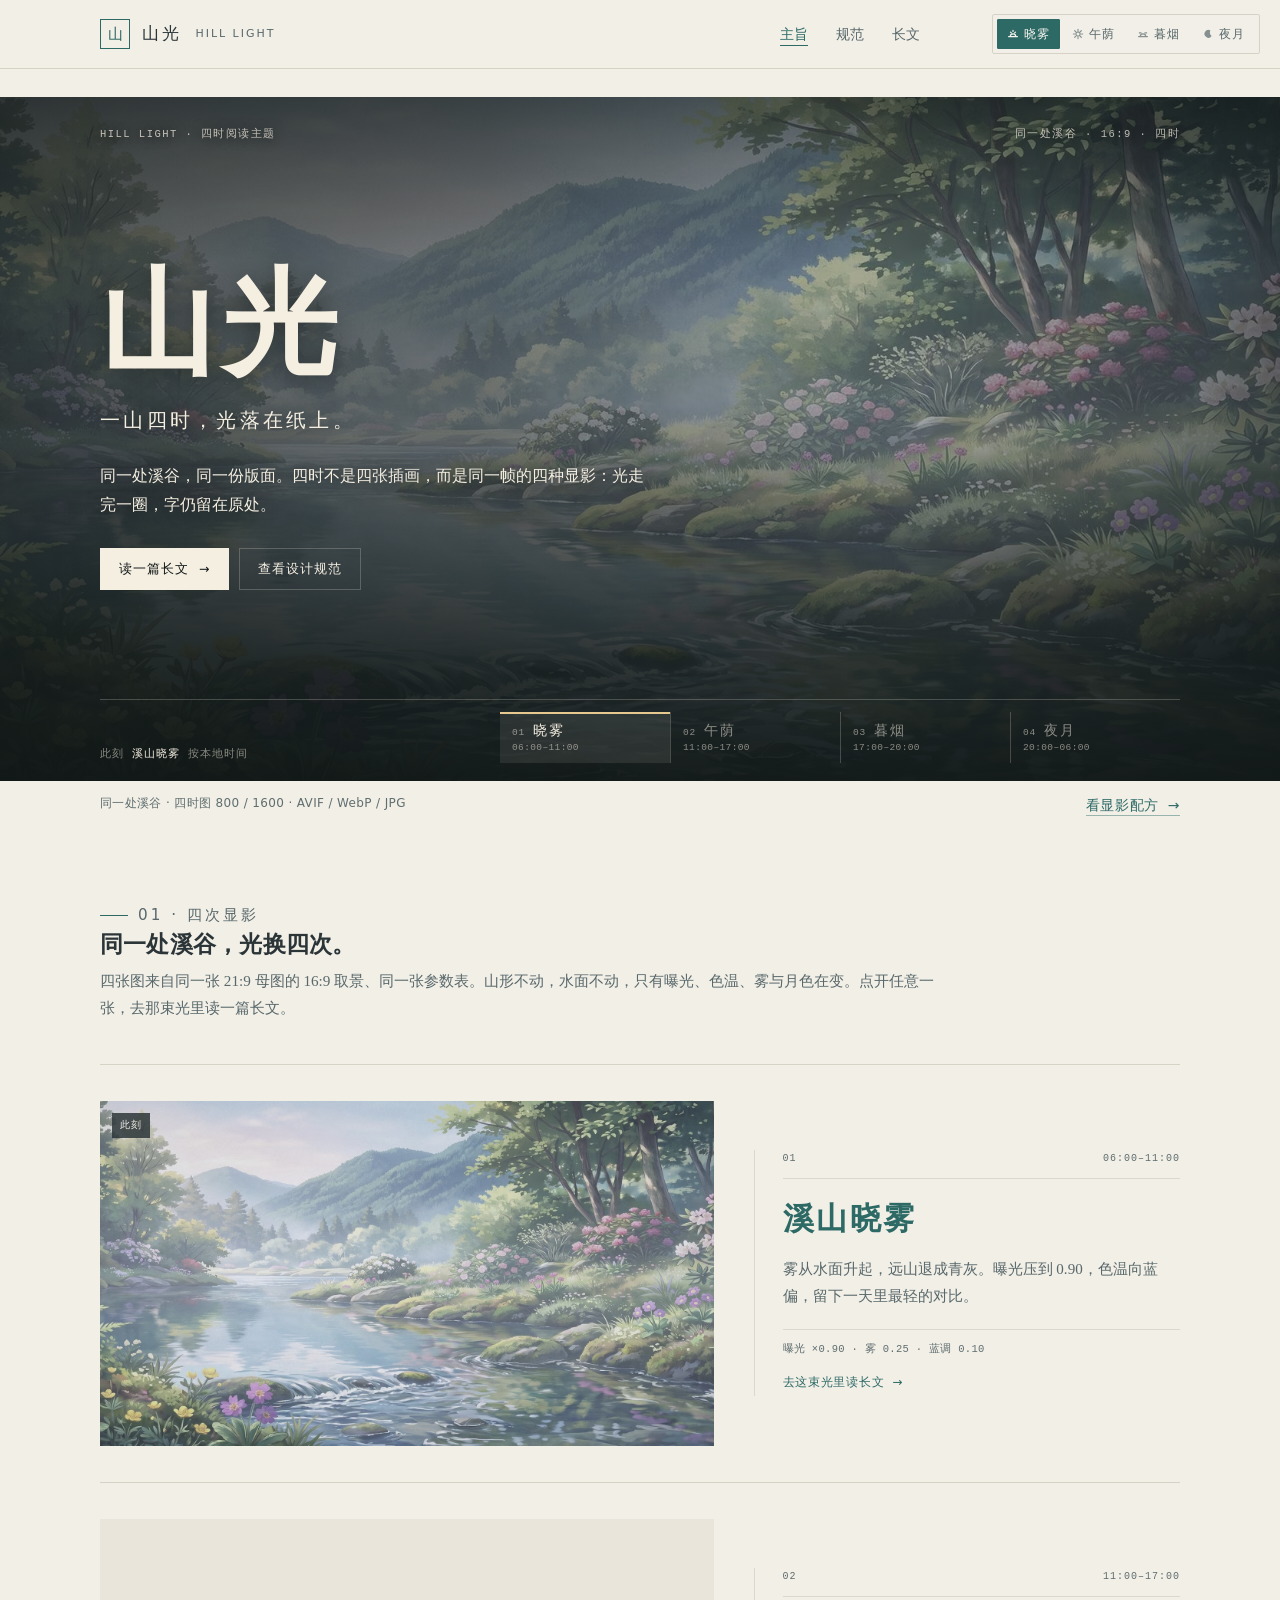
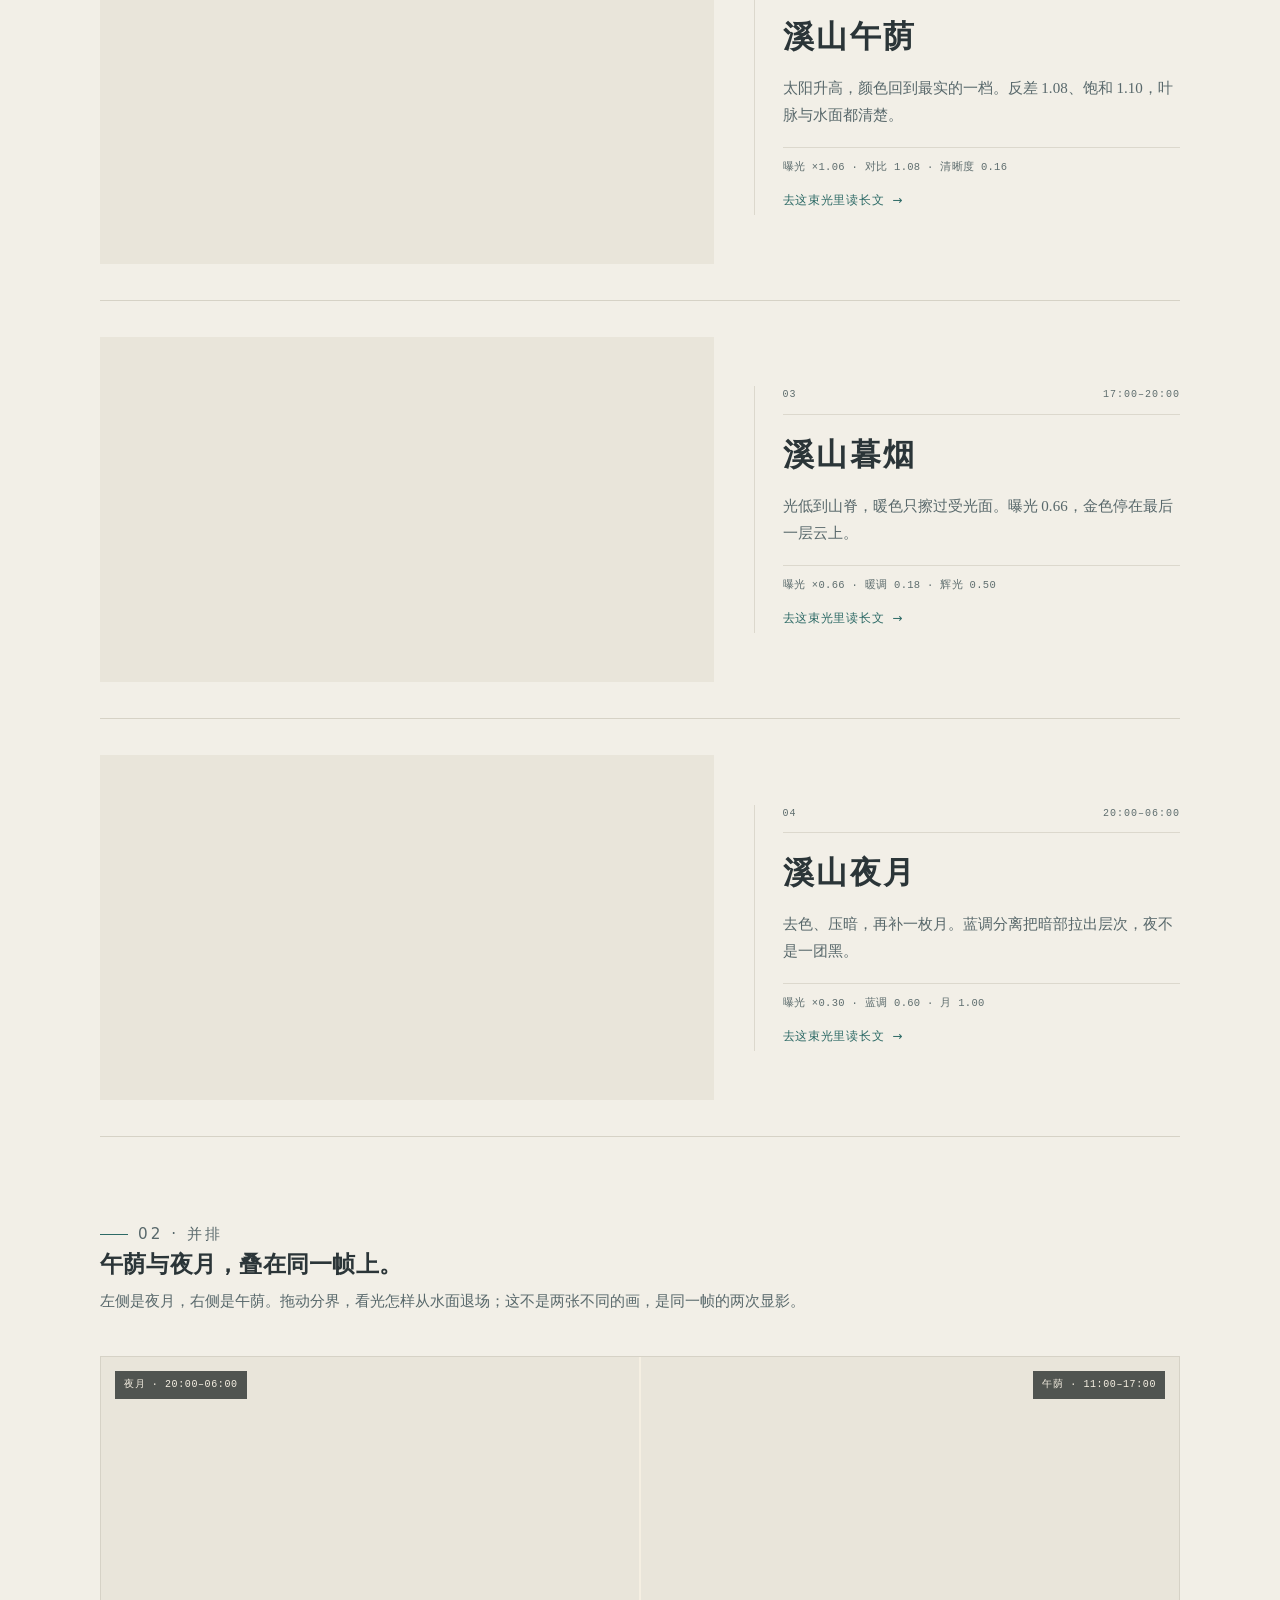
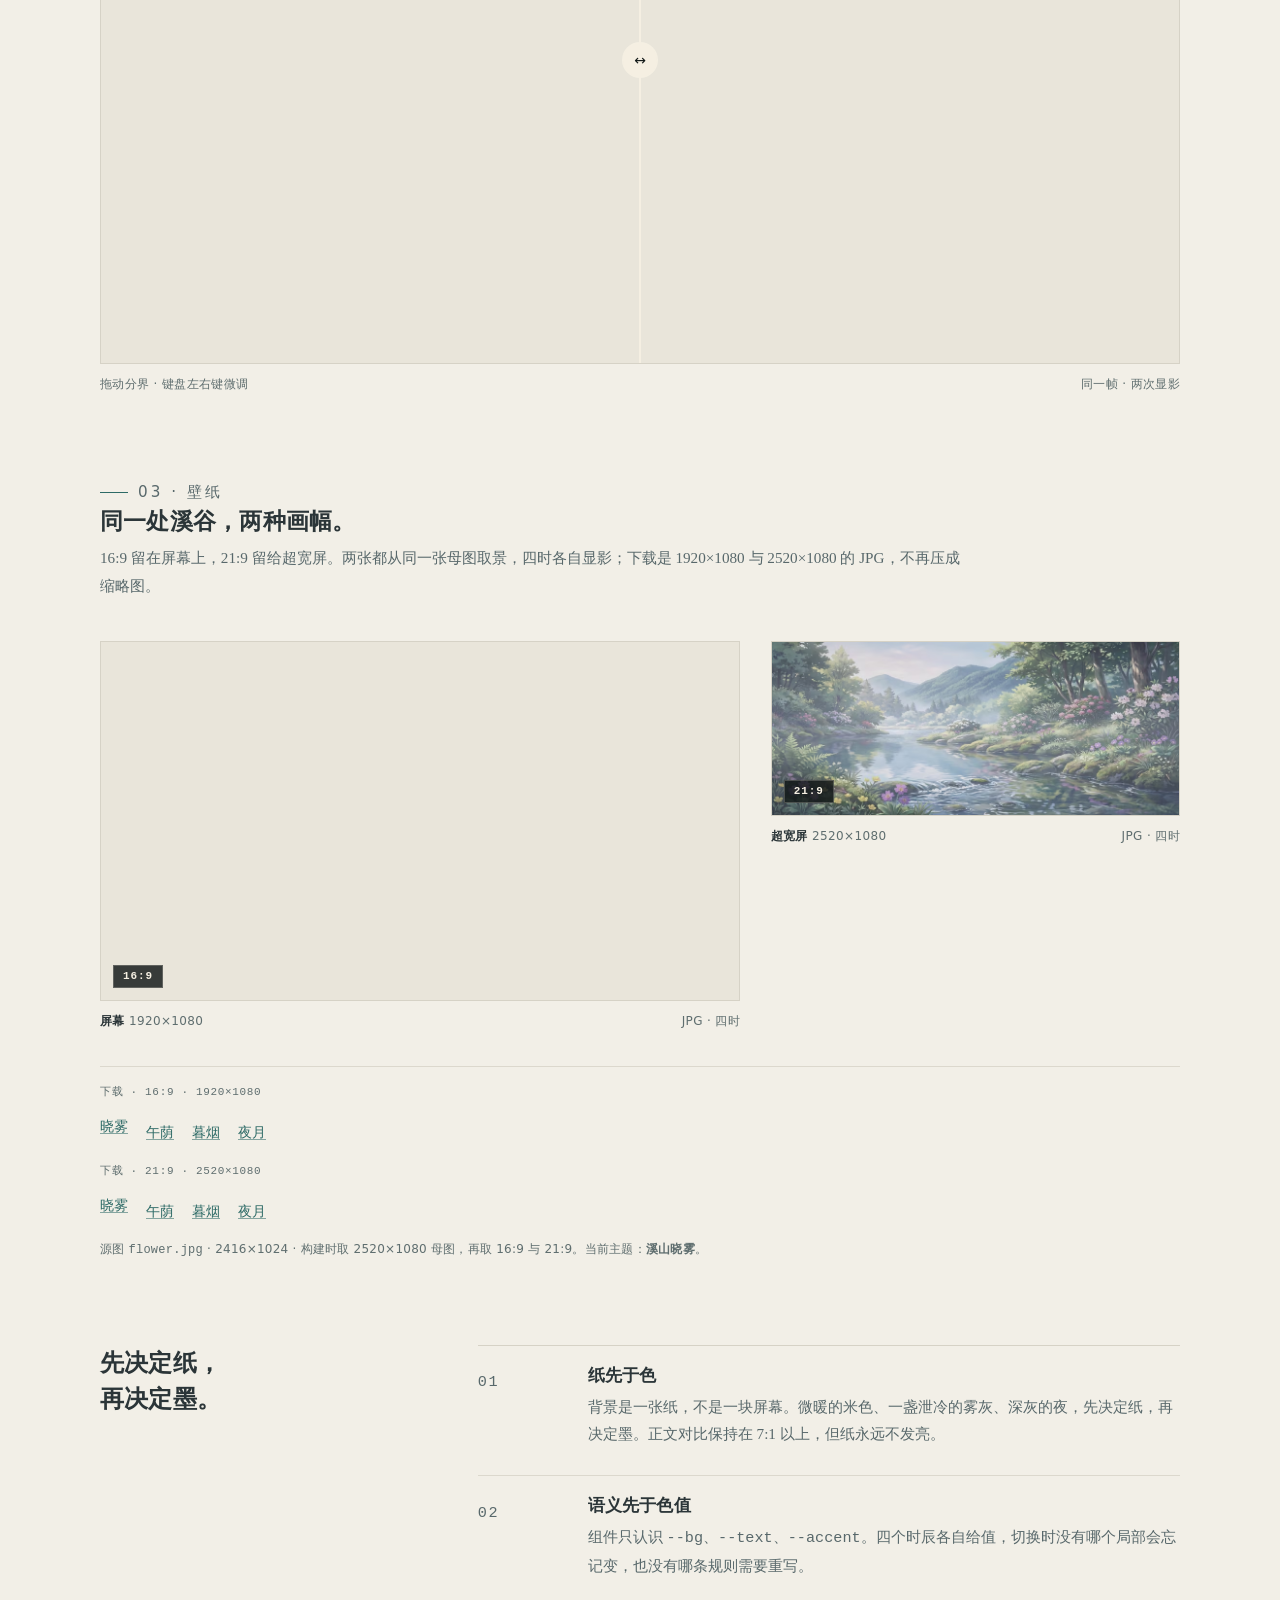
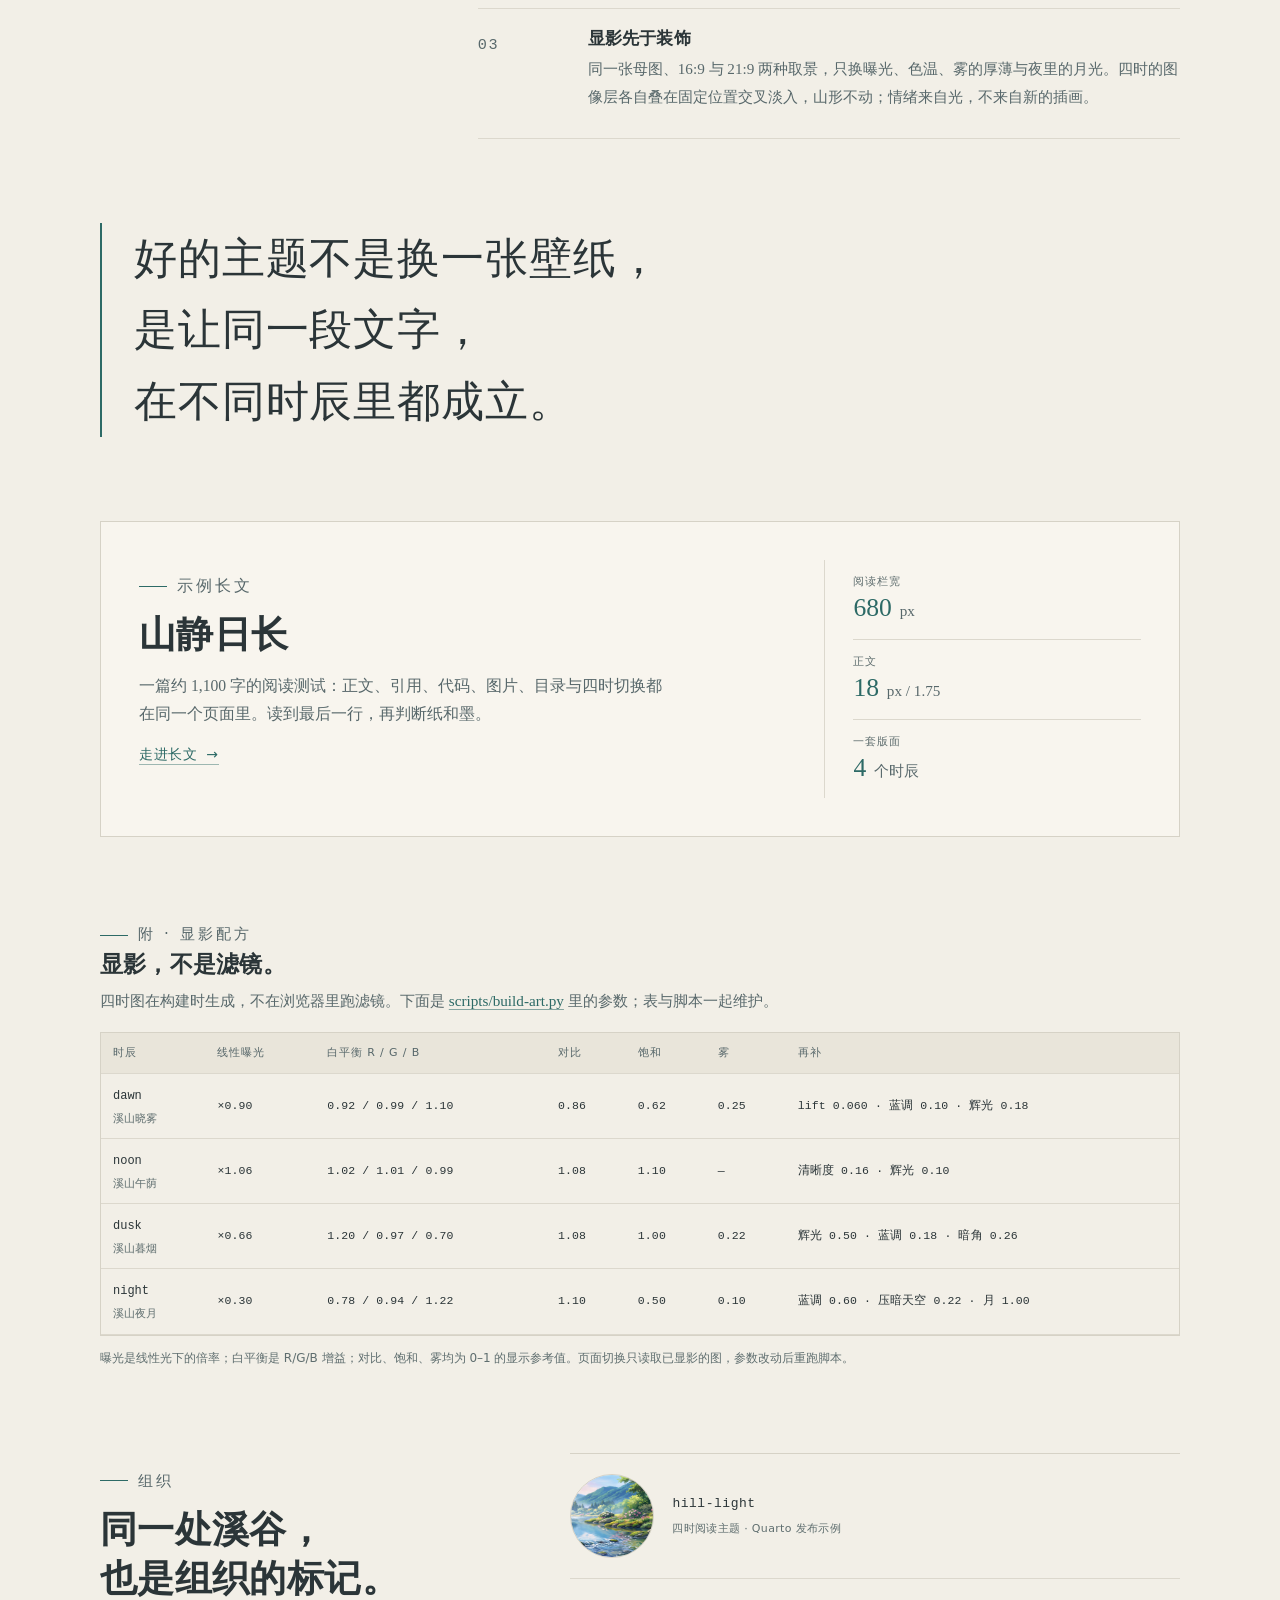
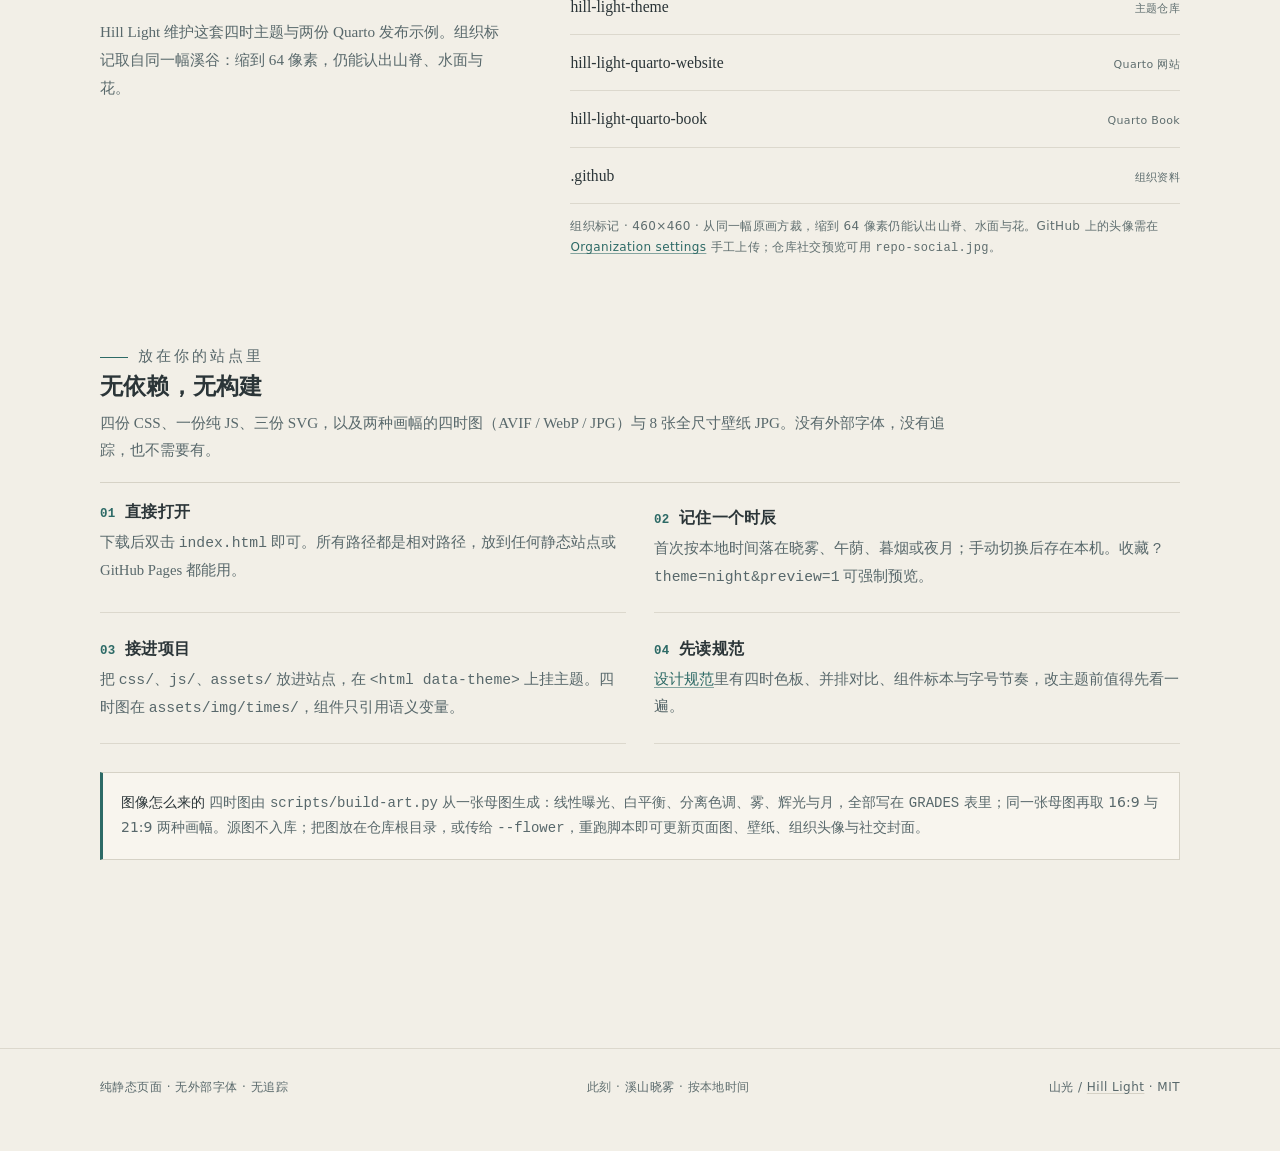
==== commit 66c8cfcb: "feat(theme): 四时按钮改用线性图标 圆点区分不出晓雾/午荫/暮烟/夜月，换成 12px 线性图标并保留文字与 aria-label。" ====
--- a/index.html
+++ b/index.html
@@ -82,17 +82,13 @@
   </header>
 
   <div class="theme-switcher" data-theme-switcher role="group" aria-label="阅读主题">
-    <button class="theme-btn" type="button" data-theme-choice="dawn" aria-pressed="true" aria-label="切换到溪山晓雾，清晨">
-      <span class="theme-btn__dot" aria-hidden="true"></span>晓雾
+    <button class="theme-btn" type="button" data-theme-choice="dawn" aria-pressed="true" aria-label="切换到溪山晓雾，清晨"><span class="theme-btn__dot" aria-hidden="true"><svg viewBox="0 0 12 12" aria-hidden="true" focusable="false"><path d="M1.6 8.6h8.8" stroke="currentColor" stroke-width="1.2" stroke-linecap="round"/><path d="M3.3 8.6a2.7 2.7 0 0 1 5.4 0" fill="none" stroke="currentColor" stroke-width="1.2"/><path d="M6 2.3v1.2M3.5 4.1l.85.85M8.5 4.1l-.85.85" stroke="currentColor" stroke-width="1.2" stroke-linecap="round"/></svg></span>晓雾
     </button>
-    <button class="theme-btn" type="button" data-theme-choice="noon" aria-pressed="false" aria-label="切换到溪山午荫，正午">
-      <span class="theme-btn__dot" aria-hidden="true"></span>午荫
+    <button class="theme-btn" type="button" data-theme-choice="noon" aria-pressed="false" aria-label="切换到溪山午荫，正午"><span class="theme-btn__dot" aria-hidden="true"><svg viewBox="0 0 12 12" aria-hidden="true" focusable="false"><circle cx="6" cy="6" r="2.1" fill="none" stroke="currentColor" stroke-width="1.2"/><path d="M6 1.4v1.1M6 9.5v1.1M1.4 6h1.1M9.5 6h1.1M2.75 2.75l.8.8M8.45 8.45l.8.8M9.25 2.75l-.8.8M3.55 8.45l-.8.8" stroke="currentColor" stroke-width="1.2" stroke-linecap="round"/></svg></span>午荫
     </button>
-    <button class="theme-btn" type="button" data-theme-choice="dusk" aria-pressed="false" aria-label="切换到溪山暮烟，黄昏">
-      <span class="theme-btn__dot" aria-hidden="true"></span>暮烟
+    <button class="theme-btn" type="button" data-theme-choice="dusk" aria-pressed="false" aria-label="切换到溪山暮烟，黄昏"><span class="theme-btn__dot" aria-hidden="true"><svg viewBox="0 0 12 12" aria-hidden="true" focusable="false"><path d="M1.6 8.6h8.8" stroke="currentColor" stroke-width="1.2" stroke-linecap="round"/><path d="M3.3 8.6a2.7 2.7 0 0 1 5.4 0" fill="none" stroke="currentColor" stroke-width="1.2"/><path d="M2.4 4.9h1.7M7.9 4.9h1.7" stroke="currentColor" stroke-width="1.2" stroke-linecap="round"/></svg></span>暮烟
     </button>
-    <button class="theme-btn" type="button" data-theme-choice="night" aria-pressed="false" aria-label="切换到溪山夜月，夜晚">
-      <span class="theme-btn__dot" aria-hidden="true"></span>夜月
+    <button class="theme-btn" type="button" data-theme-choice="night" aria-pressed="false" aria-label="切换到溪山夜月，夜晚"><span class="theme-btn__dot" aria-hidden="true"><svg viewBox="0 0 12 12" aria-hidden="true" focusable="false"><path d="M8.4 2.5a3.9 3.9 0 1 0 1.2 5.6 4.8 4.8 0 0 1-1.2-5.6Z" fill="currentColor"/></svg></span>夜月
     </button>
   </div>
 
--- a/css/base.css
+++ b/css/base.css
@@ -305,11 +305,18 @@
 }
 
 .theme-btn__dot {
-  width: 5px;
-  height: 5px;
-  border-radius: 50%;
-  background: currentColor;
-  opacity: 0.55;
+  display: inline-flex;
+  align-items: center;
+  justify-content: center;
+  width: 12px;
+  height: 12px;
+  opacity: 0.7;
+}
+
+.theme-btn__dot svg {
+  display: block;
+  width: 12px;
+  height: 12px;
 }
 
 .theme-btn:hover {
